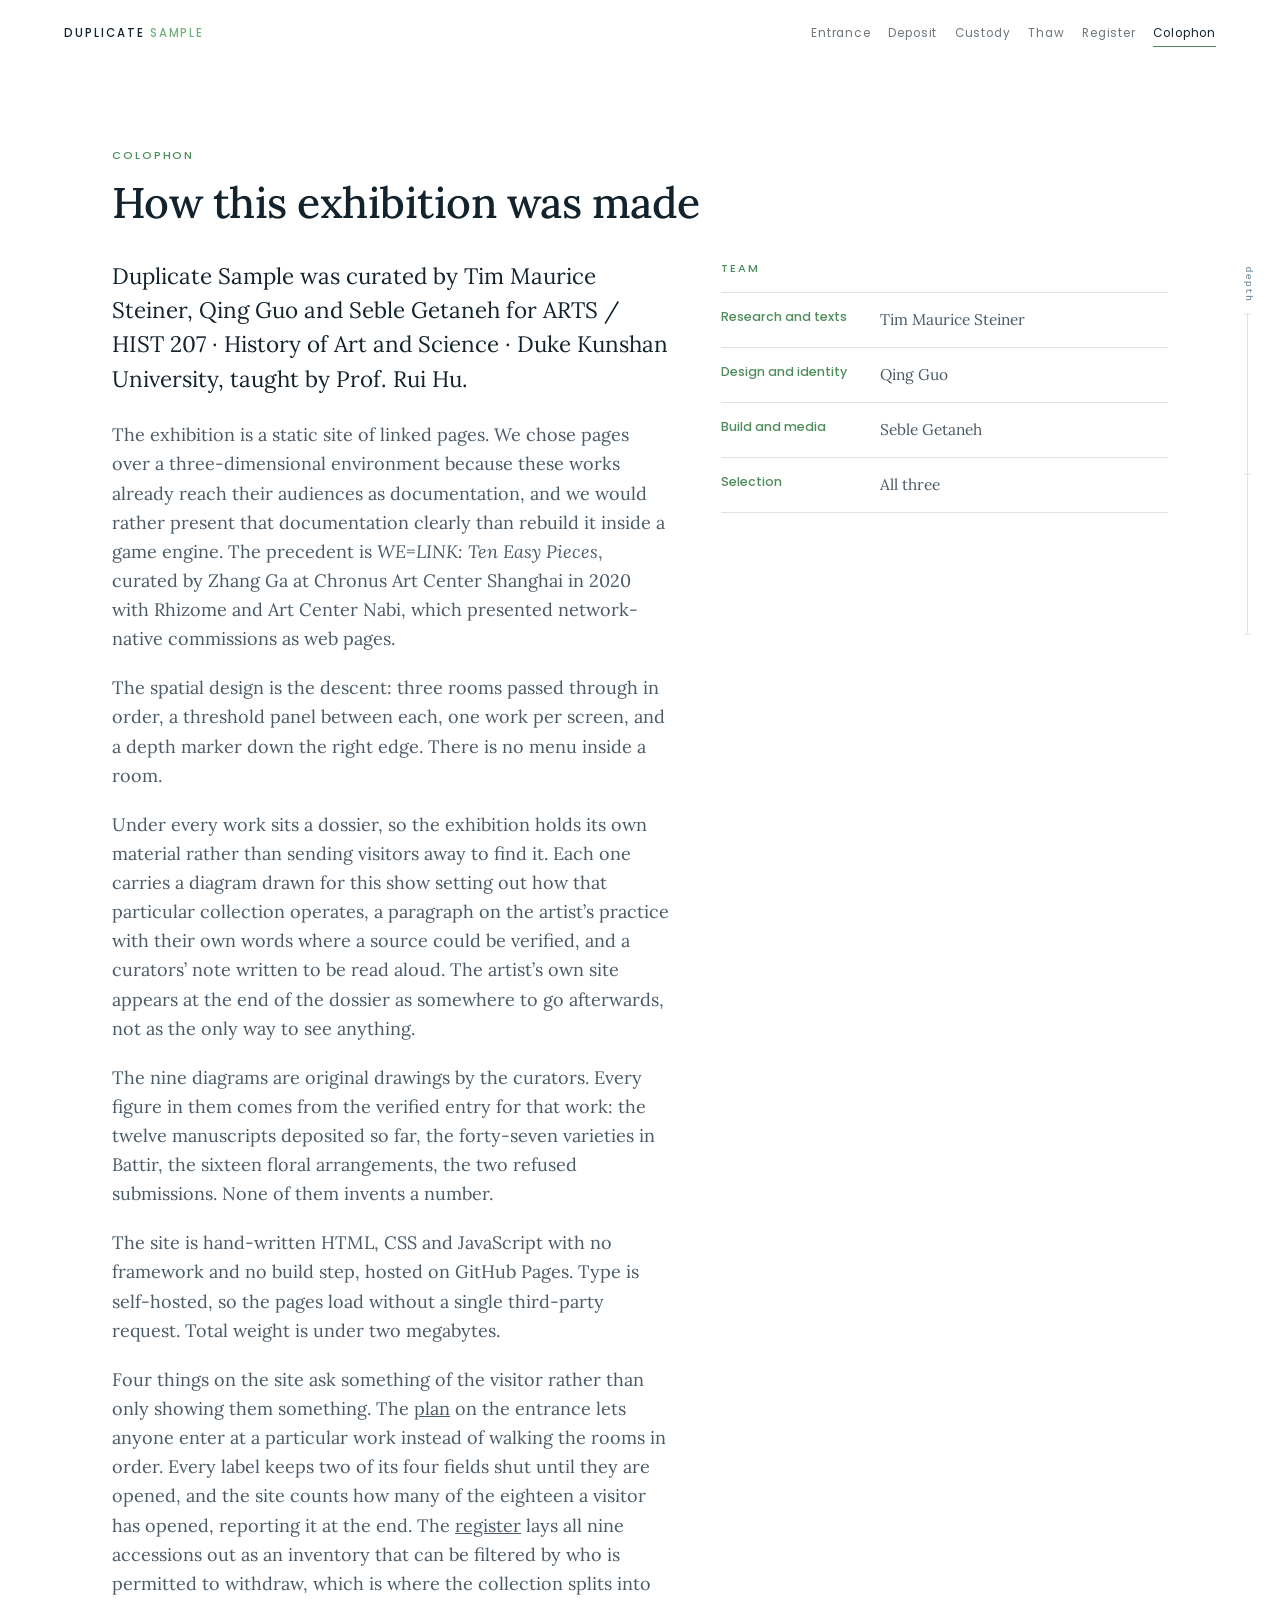
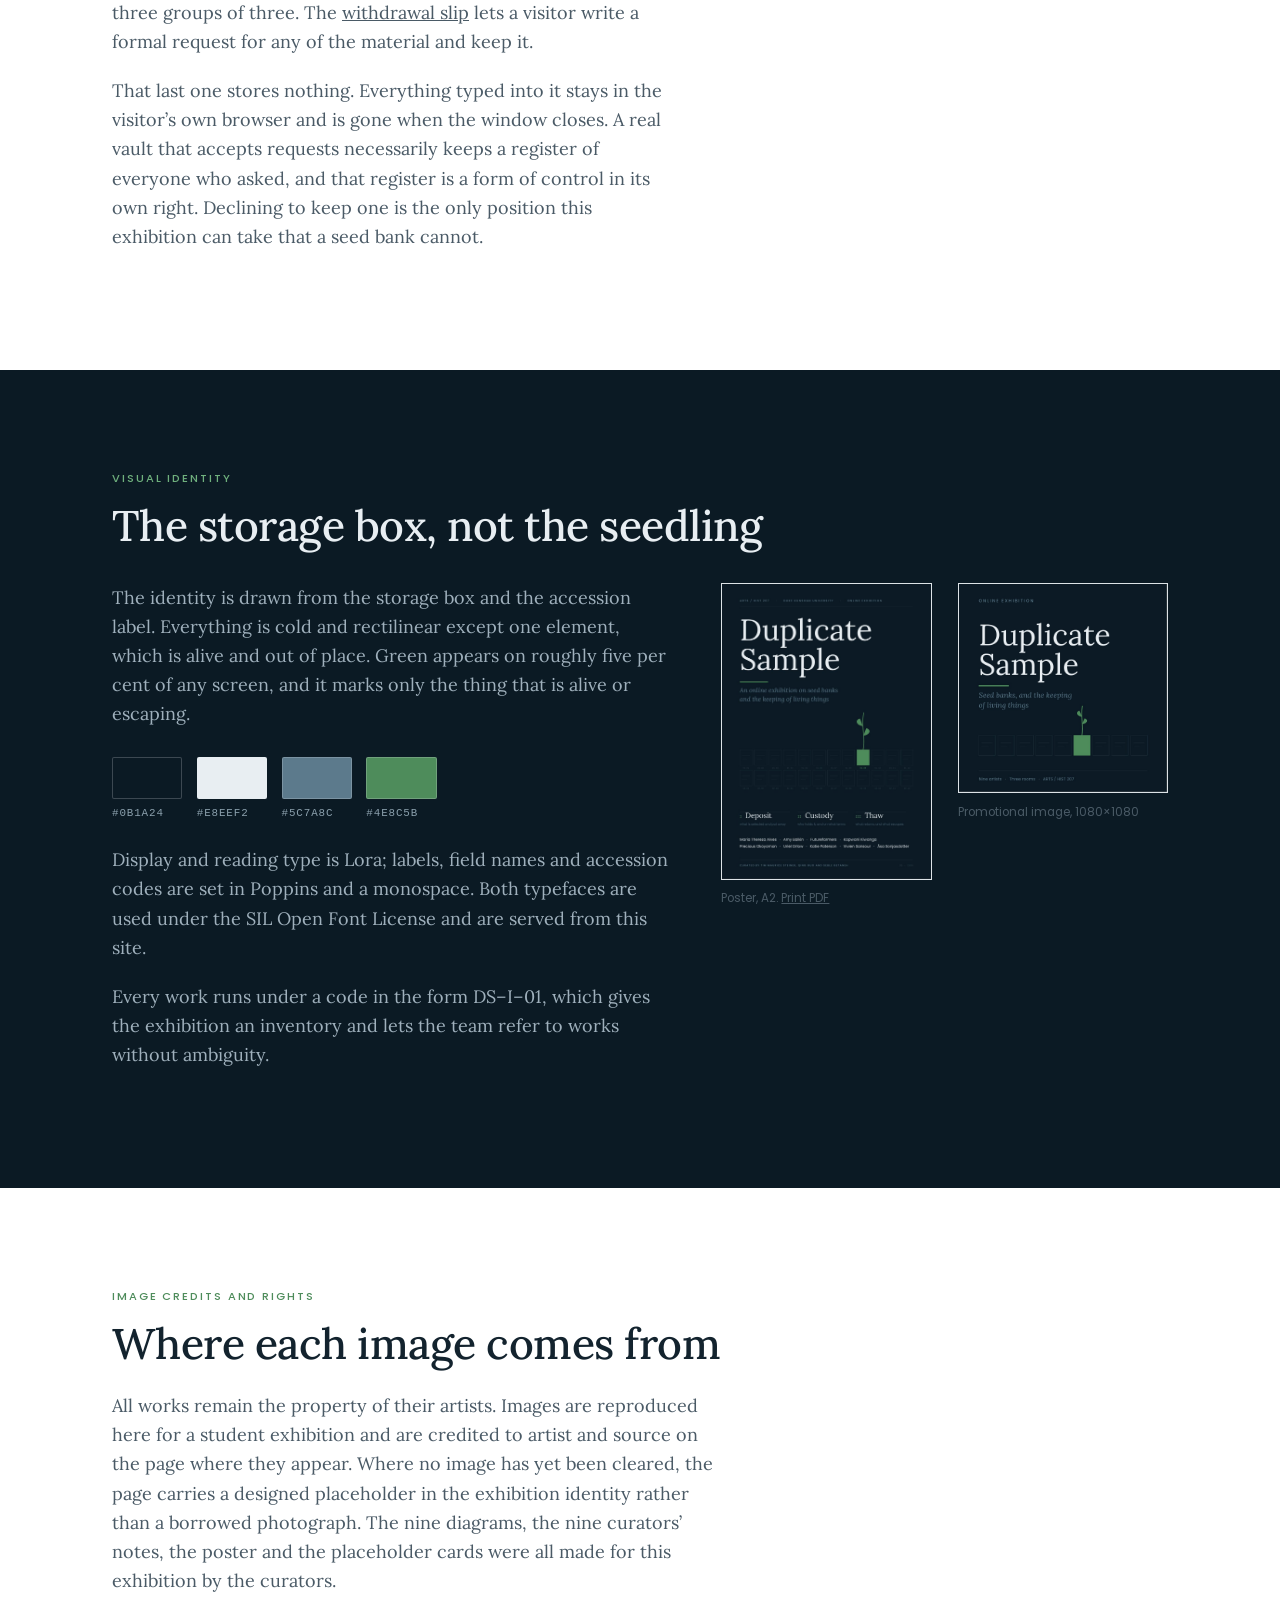
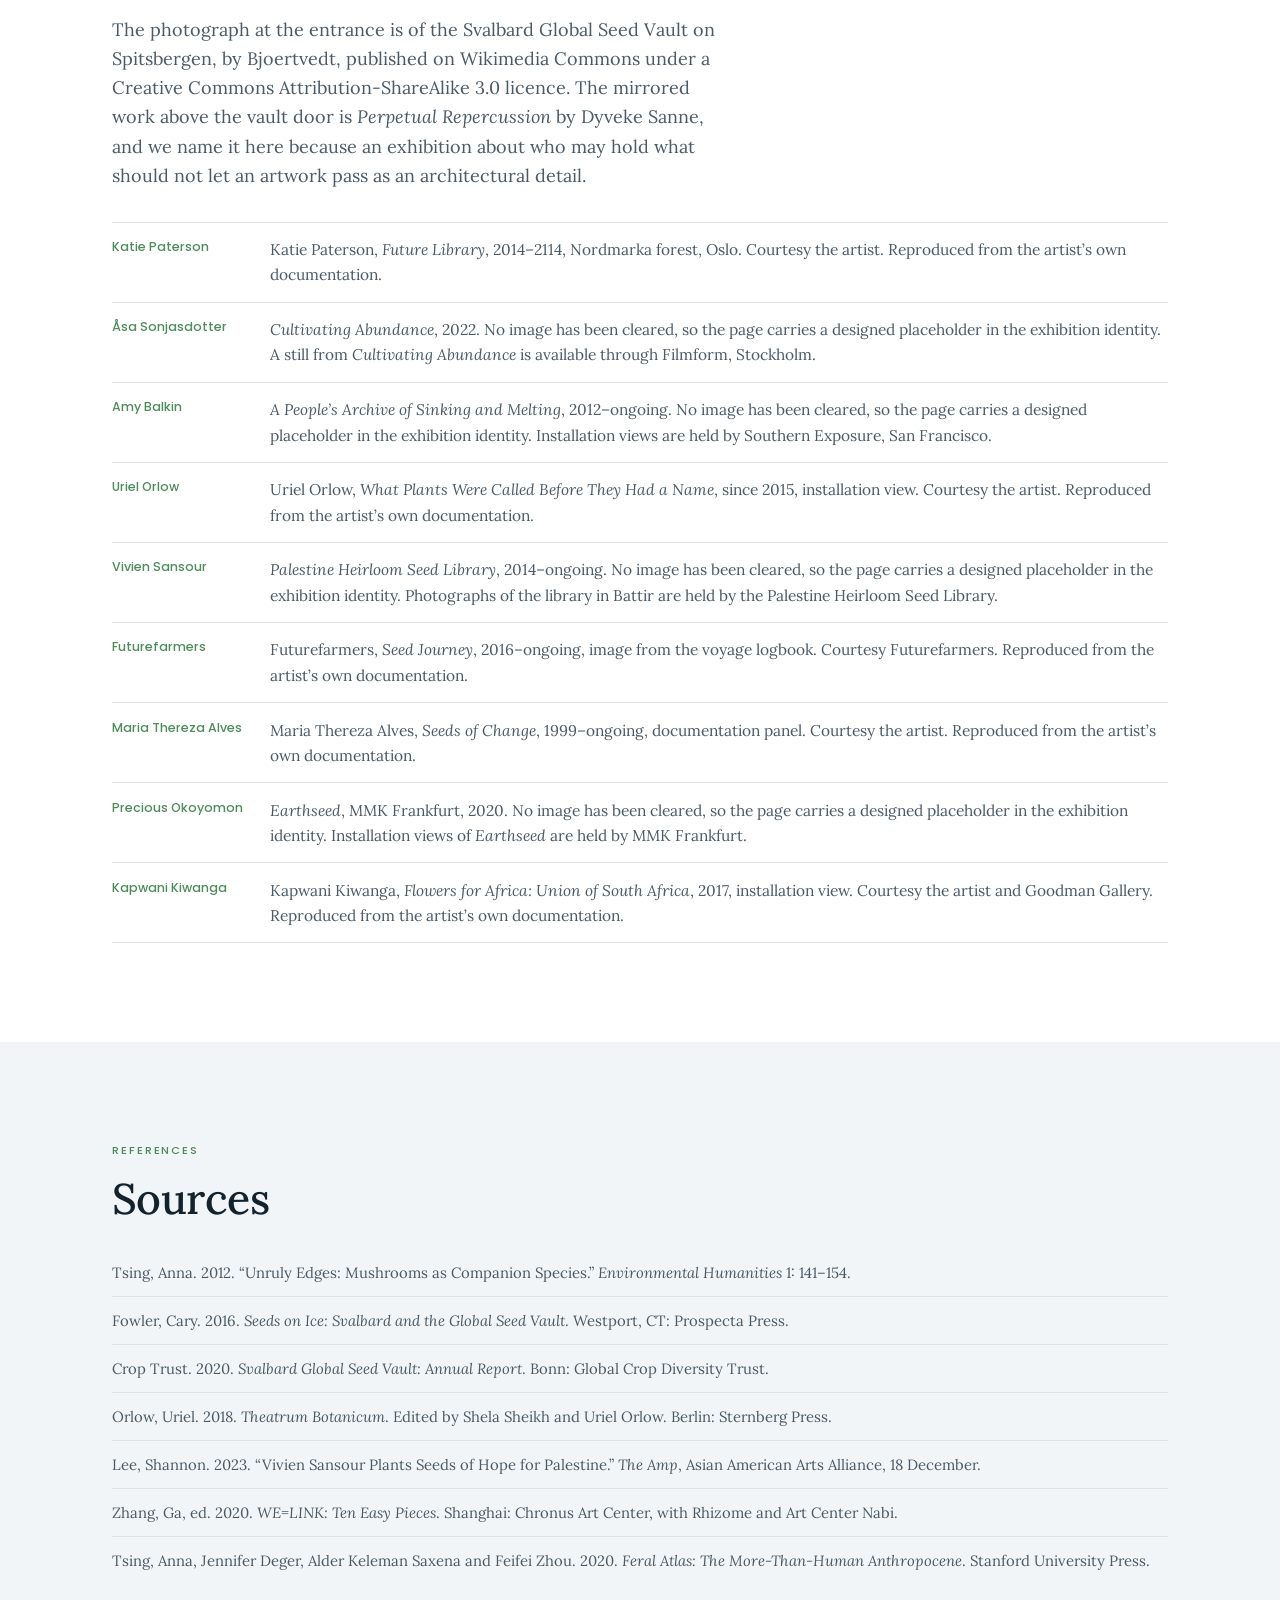
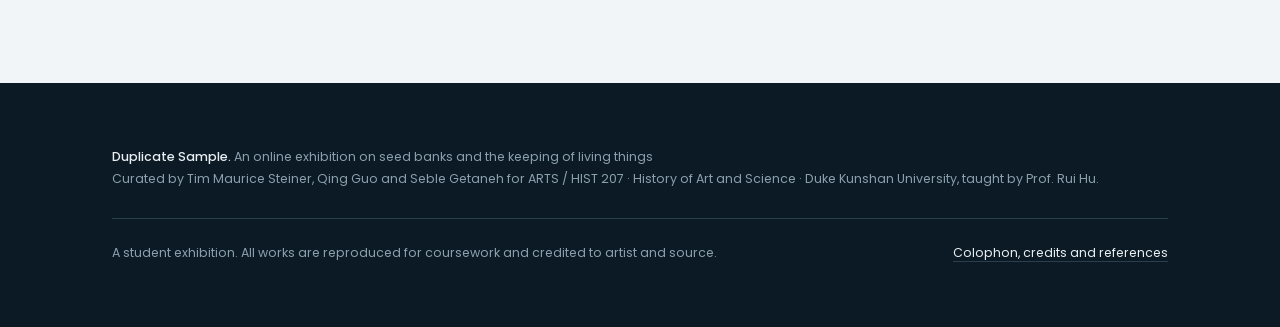
==== colophon.html @ 39f59ef5 "Add files via upload" ====
<!doctype html>
<html lang="en">
<head>
<meta charset="utf-8">
<meta name="viewport" content="width=device-width, initial-scale=1">
<title>Colophon · Duplicate Sample</title>
<meta name="description" content="Credits, image rights, visual identity and references for the exhibition Duplicate Sample.">
<meta name="author" content="Tim Maurice Steiner, Qing Guo and Seble Getaneh">
<meta property="og:type" content="website">
<meta property="og:title" content="Colophon · Duplicate Sample">
<meta property="og:description" content="Credits, image rights, visual identity and references for the exhibition Duplicate Sample.">
<meta property="og:image" content="assets/design/promo.jpg">
<meta name="twitter:card" content="summary_large_image">
<meta name="theme-color" content="#0b1a24">
<link rel="icon" href="assets/favicon.svg" type="image/svg+xml">
<link rel="preload" href="assets/fonts/lora-400.woff2" as="font" type="font/woff2" crossorigin>
<link rel="stylesheet" href="assets/style.css">
<noscript><style>.field__v{grid-template-rows:1fr!important}.reveal{display:none}</style></noscript>
</head>
<body data-tone="light">
<a class="skip" href="#main">Skip to the exhibition</a>
<header class="bar">
  <a class="bar__mark" href="index.html">Duplicate <em>Sample</em></a>
  <nav aria-label="Exhibition"><a href="index.html">Entrance</a><a href="room-i.html">Deposit</a><a href="room-ii.html">Custody</a><a href="room-iii.html">Thaw</a><a href="register.html">Register</a><a href="colophon.html" aria-current="page">Colophon</a></nav>
</header>
<div class="depth" aria-hidden="true">
  <span class="depth__label">depth</span>
  <span class="depth__track">
    <i class="depth__notch" style="top:0"></i>
    <i class="depth__notch" style="top:50%"></i>
    <i class="depth__notch" style="top:100%"></i>
    <i class="depth__fill"></i>
  </span>
  <span class="depth__seen" data-seen hidden><b>0</b>/18</span>
</div>
<main id="main">
<section class="band">
  <div class="wrap">
    <p class="kicker">Colophon</p>
    <h2>How this exhibition was made</h2>
    <div class="cols cols--side" style="margin-top:2rem">
      <div class="narrow">
        <p class="lede">Duplicate Sample was curated by Tim Maurice Steiner, Qing Guo and Seble Getaneh for ARTS / HIST 207 · History of Art and Science · Duke Kunshan University,
        taught by Prof. Rui Hu.</p>
        <p class="muted">The exhibition is a static site of linked pages. We chose pages over a
        three-dimensional environment because these works already reach their audiences as documentation,
        and we would rather present that documentation clearly than rebuild it inside a game engine. The
        precedent is <cite>WE=LINK: Ten Easy Pieces</cite>, curated by Zhang Ga at Chronus Art Center
        Shanghai in 2020 with Rhizome and Art Center Nabi, which presented network-native commissions as
        web pages.</p>
        <p class="muted">The spatial design is the descent: three rooms passed through in order, a
        threshold panel between each, one work per screen, and a depth marker down the right edge. There
        is no menu inside a room.</p>
        <p class="muted">Under every work sits a dossier, so the exhibition holds its own material rather
        than sending visitors away to find it. Each one carries a diagram drawn for this show setting out
        how that particular collection operates, a paragraph on the artist&rsquo;s practice with their own
        words where a source could be verified, and a curators&rsquo; note written to be read aloud. The
        artist&rsquo;s own site appears at the end of the dossier as somewhere to go afterwards, not as the
        only way to see anything.</p>
        <p class="muted">The nine diagrams are original drawings by the curators. Every figure in them
        comes from the verified entry for that work: the twelve manuscripts deposited so far, the
        forty-seven varieties in Battir, the sixteen floral arrangements, the two refused submissions.
        None of them invents a number.</p>
        <p class="muted">The site is hand-written HTML, CSS and JavaScript with no framework and no build
        step, hosted on GitHub Pages. Type is self-hosted, so the pages load without a single third-party
        request. Total weight is under two megabytes.</p>
        <p class="muted">Four things on the site ask something of the visitor rather than only showing
        them something. The <a href="index.html#statement">plan</a> on the entrance lets anyone enter at
        a particular work instead of walking the rooms in order. Every label keeps two of its four fields
        shut until they are opened, and the site counts how many of the eighteen a visitor has opened,
        reporting it at the end. The <a href="register.html">register</a> lays all nine accessions out as
        an inventory that can be filtered by who is permitted to withdraw, which is where the collection
        splits into three groups of three. The <a href="withdrawal.html">withdrawal slip</a> lets a
        visitor write a formal request for any of the material and keep it.</p>
        <p class="muted">That last one stores nothing. Everything typed into it stays in the visitor&rsquo;s
        own browser and is gone when the window closes. A real vault that accepts requests necessarily
        keeps a register of everyone who asked, and that register is a form of control in its own right.
        Declining to keep one is the only position this exhibition can take that a seed bank cannot.</p>
      </div>
      <div>
        <p class="kicker">Team</p>
        <dl class="facts">
          <div><dt>Research and texts</dt><dd>Tim Maurice Steiner</dd></div>
          <div><dt>Design and identity</dt><dd>Qing Guo</dd></div>
          <div><dt>Build and media</dt><dd>Seble Getaneh</dd></div>
          <div><dt>Selection</dt><dd>All three</dd></div>
        </dl>
      </div>
    </div>
  </div>
</section>

<section class="band dark">
  <div class="wrap">
    <p class="kicker">Visual identity</p>
    <h2>The storage box, not the seedling</h2>
    <div class="cols cols--side" style="margin-top:2rem">
      <div>
        <p class="muted">The identity is drawn from the storage box and the accession label. Everything is
        cold and rectilinear except one element, which is alive and out of place. Green appears on roughly
        five per cent of any screen, and it marks only the thing that is alive or escaping.</p>
        <ul class="swatches" style="margin-top:1.8rem">
          <li><i style="background:#0b1a24"></i>#0B1A24</li>
          <li><i style="background:#e8eef2"></i>#E8EEF2</li>
          <li><i style="background:#5c7a8c"></i>#5C7A8C</li>
          <li><i style="background:#4e8c5b"></i>#4E8C5B</li>
        </ul>
        <p class="muted">Display and reading type is Lora; labels, field names and accession codes are set
        in Poppins and a monospace. Both typefaces are used under the SIL Open Font License and are served
        from this site.</p>
        <p class="muted">Every work runs under a code in the form DS&ndash;I&ndash;01, which gives the
        exhibition an inventory and lets the team refer to works without ambiguity.</p>
      </div>
      <div class="assets">
        <figure>
          <img src="assets/design/poster.jpg" alt="The exhibition poster: the title in a large serif over a grid of sealed boxes, one of them green with a seedling." width="900" height="1273" loading="lazy">
          <figcaption>Poster, A2. <a href="assets/design/poster-a2.pdf">Print PDF</a></figcaption>
        </figure>
        <figure>
          <img src="assets/design/promo.jpg" alt="The square promotional image, carrying the same grid motif." width="1080" height="1080" loading="lazy">
          <figcaption>Promotional image, 1080&times;1080</figcaption>
        </figure>
      </div>
    </div>
  </div>
</section>

<section class="band">
  <div class="wrap">
    <p class="kicker">Image credits and rights</p>
    <h2>Where each image comes from</h2>
    <p class="muted narrow" style="margin-top:1.4rem">All works remain the property of their artists. Images
    are reproduced here for a student exhibition and are credited to artist and source on the page where they
    appear. Where no image has yet been cleared, the page carries a designed placeholder in the exhibition
    identity rather than a borrowed photograph. The nine diagrams, the nine curators’ notes, the poster and
    the placeholder cards were all made for this exhibition by the curators.</p>
    <p class="muted narrow">The photograph at the entrance is of the Svalbard Global Seed Vault on
    Spitsbergen, by Bjoertvedt, published on Wikimedia Commons under a Creative Commons
    Attribution-ShareAlike 3.0 licence. The mirrored work above the vault door is
    <cite>Perpetual Repercussion</cite> by Dyveke Sanne, and we name it here because an exhibition about
    who may hold what should not let an artwork pass as an architectural detail.</p>
    <dl class="facts" style="margin-top:2rem"><div><dt>Katie Paterson</dt><dd>Katie Paterson, <cite>Future Library</cite>, 2014–2114, Nordmarka forest, Oslo. Courtesy the artist. Reproduced from the artist&rsquo;s own documentation.</dd></div><div><dt>Åsa Sonjasdotter</dt><dd><cite>Cultivating Abundance</cite>, 2022. No image has been cleared, so the page carries a designed placeholder in the exhibition identity. A still from <cite>Cultivating Abundance</cite> is available through Filmform, Stockholm.</dd></div><div><dt>Amy Balkin</dt><dd><cite>A People’s Archive of Sinking and Melting</cite>, 2012–ongoing. No image has been cleared, so the page carries a designed placeholder in the exhibition identity. Installation views are held by Southern Exposure, San Francisco.</dd></div><div><dt>Uriel Orlow</dt><dd>Uriel Orlow, <cite>What Plants Were Called Before They Had a Name</cite>, since 2015, installation view. Courtesy the artist. Reproduced from the artist&rsquo;s own documentation.</dd></div><div><dt>Vivien Sansour</dt><dd><cite>Palestine Heirloom Seed Library</cite>, 2014–ongoing. No image has been cleared, so the page carries a designed placeholder in the exhibition identity. Photographs of the library in Battir are held by the Palestine Heirloom Seed Library.</dd></div><div><dt>Futurefarmers</dt><dd>Futurefarmers, <cite>Seed Journey</cite>, 2016–ongoing, image from the voyage logbook. Courtesy Futurefarmers. Reproduced from the artist&rsquo;s own documentation.</dd></div><div><dt>Maria Thereza Alves</dt><dd>Maria Thereza Alves, <cite>Seeds of Change</cite>, 1999–ongoing, documentation panel. Courtesy the artist. Reproduced from the artist&rsquo;s own documentation.</dd></div><div><dt>Precious Okoyomon</dt><dd><cite>Earthseed</cite>, MMK Frankfurt, 2020. No image has been cleared, so the page carries a designed placeholder in the exhibition identity. Installation views of <cite>Earthseed</cite> are held by MMK Frankfurt.</dd></div><div><dt>Kapwani Kiwanga</dt><dd>Kapwani Kiwanga, <cite>Flowers for Africa: Union of South Africa</cite>, 2017, installation view. Courtesy the artist and Goodman Gallery. Reproduced from the artist&rsquo;s own documentation.</dd></div></dl>
  </div>
</section>

<section class="band" style="background:var(--soft)">
  <div class="wrap">
    <p class="kicker">References</p>
    <h2>Sources</h2>
    <ul class="reflist" style="margin-top:1.6rem"><li>Tsing, Anna. 2012. “Unruly Edges: Mushrooms as Companion Species.” <em>Environmental Humanities</em> 1: 141–154.</li><li>Fowler, Cary. 2016. <em>Seeds on Ice: Svalbard and the Global Seed Vault</em>. Westport, CT: Prospecta Press.</li><li>Crop Trust. 2020. <em>Svalbard Global Seed Vault: Annual Report</em>. Bonn: Global Crop Diversity Trust.</li><li>Orlow, Uriel. 2018. <em>Theatrum Botanicum</em>. Edited by Shela Sheikh and Uriel Orlow. Berlin: Sternberg Press.</li><li>Lee, Shannon. 2023. “Vivien Sansour Plants Seeds of Hope for Palestine.” <em>The Amp</em>, Asian American Arts Alliance, 18 December.</li><li>Zhang, Ga, ed. 2020. <em>WE=LINK: Ten Easy Pieces</em>. Shanghai: Chronus Art Center, with Rhizome and Art Center Nabi.</li><li>Tsing, Anna, Jennifer Deger, Alder Keleman Saxena and Feifei Zhou. 2020. <em>Feral Atlas: The More-Than-Human Anthropocene</em>. Stanford University Press.</li></ul>
  </div>
</section>
</main><footer class="foot">
  <div class="wrap">
    <p><strong>Duplicate Sample.</strong> An online exhibition on seed banks and the keeping of living things<br>
    Curated by Tim Maurice Steiner, Qing Guo and Seble Getaneh for ARTS / HIST 207 · History of Art and Science · Duke Kunshan University, taught by Prof. Rui Hu.</p>
    <div class="foot__row">
      <span>A student exhibition. All works are reproduced for coursework and credited to artist and source.</span>
      <span><a href="colophon.html">Colophon, credits and references</a></span>
    </div>
  </div>
</footer>
<script src="assets/site.js"></script>
</body>
</html>
---- assets/style.css ----
@charset "UTF-8";
/* ==========================================================================
   Duplicate Sample · exhibition stylesheet
   ARTS / HIST 207, Duke Kunshan University
   Fonts are self-hosted so the site loads without any third-party request.
   ========================================================================== */

@font-face{font-family:"Lora";src:url("fonts/lora-400.woff2") format("woff2");font-weight:400;font-style:normal;font-display:swap}
@font-face{font-family:"Lora";src:url("fonts/lora-500.woff2") format("woff2");font-weight:500;font-style:normal;font-display:swap}
@font-face{font-family:"Lora";src:url("fonts/lora-italic-400.woff2") format("woff2");font-weight:400;font-style:italic;font-display:swap}
@font-face{font-family:"Poppins";src:url("fonts/poppins-400.woff2") format("woff2");font-weight:400;font-style:normal;font-display:swap}
@font-face{font-family:"Poppins";src:url("fonts/poppins-500.woff2") format("woff2");font-weight:500;font-style:normal;font-display:swap}

:root{
  --vault:#0b1a24;
  --vault-2:#122534;
  --frost:#e8eef2;
  --ice:#5c7a8c;
  --germ:#4e8c5b;
  --germ-lift:#6fb07d;
  --dim:#2a3f4d;
  --paper:#ffffff;
  --ink:#13232e;
  --ink-2:#4a5a66;
  --rule:#dde3e7;
  --soft:#f1f5f7;

  --ser:"Lora",Iowan Old Style,Palatino,Georgia,serif;
  --san:"Poppins",-apple-system,Segoe UI,Helvetica Neue,Arial,sans-serif;
  --mono:ui-monospace,SFMono-Regular,Menlo,Consolas,monospace;

  --gut:clamp(1.25rem,5vw,4.5rem);
  --measure:38rem;
  --ease:cubic-bezier(.22,.61,.36,1);
}

*,*::before,*::after{box-sizing:border-box}
html{-webkit-text-size-adjust:100%;scroll-behavior:smooth}
@media (prefers-reduced-motion:reduce){html{scroll-behavior:auto}}
body{
  margin:0;background:var(--paper);color:var(--ink);
  font-family:var(--ser);font-size:clamp(1rem,.95rem + .25vw,1.125rem);
  line-height:1.62;font-weight:400;
  -webkit-font-smoothing:antialiased;text-rendering:optimizeLegibility;
}
img{max-width:100%;display:block;height:auto}
a{color:inherit}
h1,h2,h3,h4{font-weight:500;line-height:1.15;margin:0;letter-spacing:-.012em}
p{margin:0 0 1.1em}
cite{font-style:italic}
::selection{background:var(--germ);color:#fff}

.skip{position:absolute;left:-9999px;top:0;background:var(--germ);color:#fff;
  padding:.7rem 1.1rem;z-index:200;font-family:var(--san);font-size:.85rem}
.skip:focus{left:.5rem;top:.5rem}
:focus-visible{outline:2px solid var(--germ);outline-offset:3px;border-radius:2px}

/* ---------- shared atoms --------------------------------------------- */
.wrap{max-width:74rem;margin-inline:auto;padding-inline:var(--gut)}
.narrow{max-width:var(--measure)}
.kicker{font-family:var(--san);font-size:.70rem;font-weight:500;letter-spacing:.17em;
  text-transform:uppercase;color:var(--germ);margin:0 0 .9rem}
.code{font-family:var(--mono);font-size:.74rem;letter-spacing:.14em;color:var(--ice);margin:0}
.rule{height:1px;background:var(--rule);border:0;margin:0}
.lede{font-size:clamp(1.12rem,1.02rem + .5vw,1.4rem);line-height:1.52;color:var(--ink)}
.lede--run>p:first-child{font-size:clamp(1.12rem,1.02rem + .5vw,1.4rem);line-height:1.52}
.lede--run{font-size:1rem;line-height:1.68;color:var(--ink-2)}
.lede--run>p:first-child{color:var(--ink)}
.muted{color:var(--ink-2)}

.dark{background:var(--vault);color:var(--frost)}
.dark .kicker{color:var(--germ-lift)}
.dark .code{color:#7e95a4}
.dark .muted{color:#9fb0bc}
.dark .rule{background:var(--dim)}

/* ---------- top bar --------------------------------------------------- */
.bar{position:relative;z-index:60;display:flex;align-items:baseline;gap:1.25rem;
  flex-wrap:wrap;padding:1.5rem var(--gut) 0}
.bar--over{position:absolute;inset:0 0 auto 0;color:var(--frost)}
.bar--over nav a{opacity:.78}
.bar__mark{font-family:var(--san);font-size:.72rem;font-weight:500;letter-spacing:.17em;
  text-transform:uppercase;text-decoration:none;color:inherit}
.bar__mark em{font-style:normal;color:var(--germ-lift)}
.bar nav{margin-left:auto;display:flex;flex-wrap:wrap;gap:.55rem 1.1rem;
  row-gap:.5rem;justify-content:flex-end}
@media (max-width:40rem){.bar{gap:.7rem}.bar nav{margin-left:0;width:100%;
  justify-content:flex-start;gap:.5rem .9rem}
  .bar nav a{font-size:.7rem}}
.bar nav a{font-family:var(--san);font-size:.74rem;letter-spacing:.07em;
  text-decoration:none;color:inherit;opacity:.62;padding-bottom:.15rem;
  border-bottom:1px solid transparent;transition:opacity .2s,border-color .2s}
.bar nav a:hover,.bar nav a[aria-current]{opacity:1;border-color:var(--germ)}

/* ---------- entrance -------------------------------------------------- */
.hero{position:relative;min-height:100svh;display:flex;align-items:flex-end;
  overflow:hidden;background:var(--vault);color:var(--frost)}
.hero__grid{position:absolute;inset:0;width:100%;height:100%;opacity:.95}
.hero__inner{position:relative;z-index:2;width:100%;padding:0 var(--gut) clamp(3rem,9vh,6rem)}
.hero h1{font-size:clamp(3.2rem,13vw,9.5rem);line-height:.92;letter-spacing:-.035em;margin:0}
.hero h1 span{display:block}
.hero h1 .it{font-style:italic;color:var(--frost)}
.hero__strap{font-size:clamp(1.05rem,.95rem + .7vw,1.6rem);line-height:1.4;color:var(--ice);
  max-width:28ch;margin:1.6rem 0 0}
.hero__mark{width:5.5rem;height:3px;background:var(--germ);margin:2rem 0 0}
.hero__meta{display:flex;flex-wrap:wrap;gap:.6rem 2.2rem;margin:2.4rem 0 0;
  font-family:var(--san);font-size:.76rem;letter-spacing:.04em;color:#8ba0ad}
.hero__scroll{margin:2.6rem 0 0;font-family:var(--san);font-size:.72rem;letter-spacing:.17em;
  text-transform:uppercase;color:var(--germ-lift);display:inline-flex;align-items:center;
  gap:.6rem;text-decoration:none}
.hero__scroll span{display:block;width:1.6rem;height:1px;background:currentColor;
  transform-origin:left;animation:reach 2.6s var(--ease) infinite}
@keyframes reach{0%,100%{transform:scaleX(.4)}50%{transform:scaleX(1)}}

/* animated motif */
.cell{fill:none;stroke:#223644;stroke-width:1}
.cell-line{stroke:#1d2f3c;stroke-width:1}
.cell-live{fill:#2d6442;stroke:var(--germ-lift);stroke-width:1.6}
.cell-live-line{stroke:#4e8c5b;stroke-width:1}
.stem{fill:none;stroke:var(--germ-lift);stroke-width:2.4;stroke-linecap:round;
  stroke-dasharray:240;stroke-dashoffset:240;animation:grow 3.6s var(--ease) .5s forwards}
.leaf{fill:var(--germ-lift);opacity:0;animation:pop .8s var(--ease) forwards}
.leaf--a{animation-delay:2.1s}.leaf--b{animation-delay:2.7s}
@keyframes grow{to{stroke-dashoffset:0}}
@keyframes pop{to{opacity:1}}
@media (prefers-reduced-motion:reduce){
  .stem{stroke-dashoffset:0;animation:none}
  .leaf{opacity:1;animation:none}
  .hero__scroll span{animation:none}
}

/* ---------- generic section ------------------------------------------- */
.band{padding:clamp(4rem,11vh,7.5rem) 0}
.band--tight{padding:clamp(2.6rem,7vh,4.5rem) 0}
.band h2{font-size:clamp(1.8rem,1.4rem + 1.6vw,2.9rem);margin:0 0 1.4rem}
.band h3{font-size:clamp(1.15rem,1.05rem + .5vw,1.4rem);margin:0 0 .6rem}

.cols{display:grid;gap:clamp(1.6rem,4vw,3.4rem);grid-template-columns:1fr}
@media (min-width:56rem){.cols--2{grid-template-columns:1fr 1fr}
  .cols--side{grid-template-columns:minmax(0,1.25fr) minmax(0,1fr)}
  .cols--3{grid-template-columns:repeat(3,1fr)}
  .cols--side>aside{position:sticky;top:2.2rem;align-self:start}}

blockquote.pull{margin:0;border-left:3px solid var(--germ);padding:.1rem 0 .1rem 1.5rem}
blockquote.pull p{font-size:clamp(1.1rem,1rem + .55vw,1.4rem);font-style:italic;
  line-height:1.45;margin:0 0 .6rem}
blockquote.pull footer{font-family:var(--san);font-size:.72rem;letter-spacing:.08em;color:var(--ink-2)}
.dark blockquote.pull footer{color:#8ba0ad}

/* ---------- room index on the entrance -------------------------------- */
.rooms{display:grid;gap:1px;background:var(--rule);border-block:1px solid var(--rule)}
@media (min-width:56rem){.rooms{grid-template-columns:repeat(3,1fr)}}
.room-card{background:var(--paper);padding:clamp(1.6rem,4vw,2.4rem);text-decoration:none;
  color:inherit;display:flex;flex-direction:column;gap:.55rem;position:relative;
  transition:background .25s var(--ease)}
.room-card:hover,.room-card:focus-visible{background:var(--soft)}
.room-card__n{font-family:var(--mono);font-size:.78rem;letter-spacing:.14em;color:var(--germ)}
.room-card h3{font-size:clamp(1.6rem,1.3rem + 1vw,2.2rem)}
.room-card p{color:var(--ink-2);margin:0;font-size:.97rem;line-height:1.5}
.room-card ul{list-style:none;margin:.9rem 0 0;padding:0;font-family:var(--san);
  font-size:.76rem;line-height:1.85;color:var(--ink-2)}
.room-card__go{margin-top:auto;padding-top:1.4rem;font-family:var(--san);font-size:.72rem;
  letter-spacing:.15em;text-transform:uppercase;color:var(--germ)}

/* ---------- threshold ------------------------------------------------- */
.threshold{min-height:100svh;display:flex;align-items:center;background:var(--vault);
  color:var(--frost);position:relative}
.threshold__n{font-family:var(--san);font-size:.76rem;font-weight:500;letter-spacing:.2em;
  text-transform:uppercase;color:var(--germ-lift);margin:0 0 1rem}
.threshold h1{font-size:clamp(3rem,11vw,7.5rem);line-height:.95;letter-spacing:-.035em;margin:0}
.threshold__line{font-size:clamp(1.1rem,1rem + .7vw,1.65rem);font-style:italic;color:var(--ice);
  max-width:24ch;margin:1.4rem 0 0}
.threshold__text{max-width:var(--measure);margin:2.4rem 0 0;color:#aebcc7;font-size:1.02rem}
.threshold__list{margin:2.6rem 0 0;padding:0;list-style:none;font-family:var(--san);
  font-size:.8rem;line-height:2;color:#8ba0ad;border-top:1px solid var(--dim);padding-top:1.2rem}
.threshold__list b{font-weight:500;color:var(--frost)}

/* ---------- a work ---------------------------------------------------- */
.work{border-top:1px solid var(--rule)}
.work:first-of-type{border-top:0}
.work__fig{margin:0;position:relative;background:var(--vault)}
.work__fig img{width:100%;max-height:min(74svh,46rem);object-fit:cover}

/* a documentation photograph too small to run full bleed is held in a frame
   at its own size, on the dark ground, rather than upscaled across the screen */
.work__fig--held{padding:clamp(2rem,6vw,4.5rem) var(--gut) 0;text-align:center}
.work__fig--held img{width:auto;max-width:min(100%,62rem);max-height:min(70svh,42rem);
  object-fit:contain;margin-inline:auto;
  box-shadow:0 1.6rem 3.4rem rgba(0,0,0,.42)}
.work__fig--held figcaption{position:static;background:none;text-align:left;
  max-width:min(100%,62rem);margin:1.1rem auto 0;padding:0 0 clamp(2rem,5vw,3.2rem);
  color:#8ba0ad}
.work__fig figcaption{font-size:.8rem;line-height:1.5;color:var(--ink-2);
  padding:.85rem var(--gut) 0;max-width:62rem}
.work__body{padding:clamp(2.4rem,6vh,4rem) 0 clamp(3.4rem,9vh,5.5rem)}
.work__head{display:flex;justify-content:space-between;gap:1rem;align-items:baseline;
  border-bottom:1px solid var(--rule);padding-bottom:.7rem;margin-bottom:1.6rem}
.work__room{font-family:var(--san);font-size:.7rem;letter-spacing:.15em;text-transform:uppercase;
  color:var(--ink-2)}
.work h2{font-size:clamp(2rem,1.5rem + 2.2vw,3.3rem);margin:0 0 .35rem}
.work__title{font-size:clamp(1.1rem,1rem + .6vw,1.45rem);font-style:italic;color:var(--germ);
  margin:0 0 1.1rem}
.work__meta{font-family:var(--san);font-size:.82rem;line-height:1.75;color:var(--ink-2);
  margin:0 0 2rem;max-width:40rem}
.work__meta span{display:block}
.work__note{border-left:3px solid var(--germ);padding-left:1.4rem;margin:1.8rem 0 0;
  font-size:.97rem;line-height:1.6;color:var(--ink-2)}
.work__note b{font-family:var(--san);font-size:.7rem;font-weight:500;letter-spacing:.15em;
  text-transform:uppercase;color:var(--germ);display:block;margin-bottom:.45rem}
.work__link{margin:2rem 0 0;font-family:var(--san);font-size:.8rem}
.work__link a{color:var(--germ);text-underline-offset:3px}

/* the four-field label */
.label{border:1px solid var(--rule);background:var(--soft);padding:1.35rem 1.4rem 1.1rem;
  position:sticky;top:1.5rem}
.label__h{font-family:var(--san);font-size:.68rem;font-weight:500;letter-spacing:.16em;
  text-transform:uppercase;color:var(--ink-2);margin:0 0 1rem;
  display:flex;justify-content:space-between;align-items:baseline;gap:.5rem}
.label__h .code{font-size:.68rem}
.field{border-top:1px solid var(--rule);padding:.85rem 0}
.field:first-of-type{border-top:0;padding-top:0}
.field dt{font-family:var(--san);font-size:.76rem;font-weight:500;letter-spacing:.02em;
  color:var(--ink);margin:0 0 .3rem}
.field dd{margin:0;font-size:.92rem;line-height:1.5;color:var(--ink-2)}
.field--hidden dt{display:flex;justify-content:space-between;align-items:center;gap:.6rem;
  color:var(--ink-2)}
.reveal{appearance:none;border:1px solid var(--germ);background:transparent;color:var(--germ);
  font-family:var(--san);font-size:.63rem;font-weight:500;letter-spacing:.14em;
  text-transform:uppercase;padding:.3rem .62rem;border-radius:2px;cursor:pointer;
  transition:background .2s,color .2s;white-space:nowrap}
.reveal:hover{background:var(--germ);color:#fff}
.field__v{display:grid;grid-template-rows:0fr;transition:grid-template-rows .45s var(--ease)}
.field__v>span{overflow:hidden}
.field[data-open="true"] .field__v{grid-template-rows:1fr}
.field[data-open="true"] dt{color:var(--ink)}
.field[data-open="true"] .reveal{border-color:var(--rule);color:var(--ink-2)}
@media (prefers-reduced-motion:reduce){.field__v{transition:none}}
.label__foot{margin:1rem 0 0;font-size:.78rem;line-height:1.45;color:var(--ink-2)}

/* ---------- next / prev ----------------------------------------------- */
.onward{background:var(--vault);color:var(--frost);padding:clamp(3rem,9vh,5rem) 0}
.onward a{text-decoration:none;color:inherit;display:block}
.onward__k{font-family:var(--san);font-size:.72rem;letter-spacing:.17em;text-transform:uppercase;
  color:var(--germ-lift);margin:0 0 .8rem}
.onward h2{font-size:clamp(2.2rem,1.6rem + 3vw,4rem);margin:0}
.onward p{color:var(--ice);margin:.9rem 0 0;font-style:italic}
.onward__row{display:flex;justify-content:space-between;align-items:flex-end;gap:2rem;flex-wrap:wrap}
.onward__row>div{flex:1 1 20rem;max-width:46rem}
.onward__arrow{font-family:var(--mono);font-size:1.5rem;color:var(--germ-lift);
  width:3.4rem;height:3.4rem;border:1px solid var(--dim);border-radius:50%;
  display:grid;place-items:center;flex:0 0 auto;
  transition:background .25s var(--ease),border-color .25s var(--ease),transform .25s var(--ease)}
.onward a:hover .onward__arrow,.onward a:focus-visible .onward__arrow{
  background:var(--germ);border-color:var(--germ);color:#fff;transform:translateY(3px)}

/* ---------- depth marker ---------------------------------------------- */
.depth{position:fixed;right:clamp(.6rem,2vw,1.5rem);top:50%;transform:translateY(-50%);
  z-index:50;display:flex;flex-direction:column;align-items:center;gap:.7rem;
  pointer-events:none}
.depth__track{position:relative;width:1px;height:min(42svh,20rem);background:var(--rule)}
.dark-page .depth__track{background:var(--dim)}
.depth__fill{position:absolute;inset:0 auto auto 0;width:1px;height:0;background:var(--germ);
  transition:height .12s linear}
.depth__notch{position:absolute;left:-3px;width:7px;height:1px;background:var(--rule)}
.dark-page .depth__notch{background:var(--dim)}
.depth__label{font-family:var(--mono);font-size:.62rem;letter-spacing:.12em;color:var(--ice);
  writing-mode:vertical-rl;text-orientation:mixed}
@media (max-width:48rem){.depth{display:none}}

/* ---------- colophon / tables ------------------------------------------ */
.facts{border-top:1px solid var(--rule);margin:0}
.facts div{display:grid;gap:.2rem 2rem;grid-template-columns:1fr;
  border-bottom:1px solid var(--rule);padding:.9rem 0}
@media (min-width:52rem){.facts div{grid-template-columns:minmax(0,8.5rem) 1fr;gap:.2rem 1.4rem}}
.facts dt{font-family:var(--san);font-size:.78rem;font-weight:500;color:var(--germ)}
.facts dd{margin:0;color:var(--ink-2);font-size:.97rem}
.dark .facts{border-color:var(--dim)}
.dark .facts div{border-color:var(--dim)}
.dark .facts dd{color:#aebcc7}

.reflist{list-style:none;margin:0;padding:0}
.reflist li{padding:.75rem 0;border-top:1px solid var(--rule);font-size:.93rem;line-height:1.55;
  color:var(--ink-2);padding-left:1.4rem;text-indent:-1.4rem}
.reflist li:first-child{border-top:0}

.assets{display:grid;gap:1.6rem;grid-template-columns:repeat(auto-fit,minmax(13rem,1fr));
  align-items:start}
.assets figure{margin:0}
.assets img{border:1px solid var(--rule)}
.assets figcaption{font-family:var(--san);font-size:.74rem;color:var(--ink-2);margin-top:.6rem}

.swatches{display:flex;flex-wrap:wrap;gap:.9rem;margin:0 0 1.4rem;padding:0;list-style:none}
.swatches li{font-family:var(--mono);font-size:.68rem;letter-spacing:.08em;color:var(--ink-2)}
.swatches i{display:block;width:4.4rem;height:2.6rem;border:1px solid var(--rule);
  margin-bottom:.4rem;border-radius:2px}
.dark .swatches li{color:#8ba0ad}
.dark .swatches i{border-color:rgba(232,238,242,.22)}

/* ---------- foot ------------------------------------------------------- */
.foot{background:var(--vault);color:#8ba0ad;padding:clamp(2.6rem,7vh,4rem) 0;
  font-family:var(--san);font-size:.78rem;line-height:1.75}
.foot a{color:var(--frost);text-decoration:none;border-bottom:1px solid var(--dim)}
.foot a:hover{border-color:var(--germ)}
.foot__row{display:flex;flex-wrap:wrap;gap:1rem 2.5rem;justify-content:space-between;
  border-top:1px solid var(--dim);padding-top:1.4rem;margin-top:1.8rem}
.foot strong{color:var(--frost);font-weight:500}

/* ---------- floor plan ------------------------------------------------- */
.planwrap{margin:0 0 clamp(2rem,5vw,3rem);display:none}
@media (min-width:60rem){.planwrap{display:block}}
.planwrap figcaption{font-size:.88rem;color:var(--ink-2);margin-top:1rem;max-width:44rem}
.plan{width:100%;height:auto;display:block;font-family:var(--mono)}
.pl-room{fill:none;stroke:var(--rule);stroke-width:1.5}
.pl-link{fill:none;stroke:var(--rule);stroke-width:1.5;stroke-dasharray:4 5}
.pl-n{font-size:15px;fill:var(--germ);letter-spacing:.1em}
.pl-name{font-family:var(--ser);font-size:26px;fill:var(--ink);font-weight:500}
.pl-note{font-size:12px;fill:var(--ice);letter-spacing:.14em}
.pl-slot rect{fill:var(--soft);stroke:var(--rule);stroke-width:1;
  transition:fill .22s var(--ease),stroke .22s var(--ease)}
.pl-slot text{pointer-events:none}
.pl-code{font-size:13px;fill:var(--ice);letter-spacing:.1em}
.pl-who{font-family:var(--ser);font-size:13px;fill:var(--ink-2)}
.pl-slot:hover rect,.pl-slot:focus-visible rect{fill:var(--germ);stroke:var(--germ)}
.pl-slot:hover .pl-code,.pl-slot:hover .pl-who,
.pl-slot:focus-visible .pl-code,.pl-slot:focus-visible .pl-who{fill:#fff}
.pl-slot[data-seen="true"] rect{stroke:var(--germ);stroke-width:2}

/* a request link inside a revealed withdrawal field */
.field__ask{display:inline-block;margin-top:.55rem;font-family:var(--san);
  font-size:.72rem;letter-spacing:.09em;color:var(--germ);text-decoration:none;
  border-bottom:1px solid currentColor;padding-bottom:1px}
.field__ask:hover{color:var(--ink)}

/* the running count beside the depth marker */
.depth__seen{font-family:var(--mono);font-size:.62rem;letter-spacing:.1em;
  color:var(--ice);writing-mode:vertical-rl}
.depth__seen b{color:var(--germ);font-weight:400}

/* ---------- the register ----------------------------------------------- */
.reg__bar{display:flex;flex-wrap:wrap;gap:1rem 2rem;align-items:center;
  margin:2.6rem 0 1.6rem;padding-bottom:1.4rem;border-bottom:1px solid var(--rule)}
.chips{display:flex;flex-wrap:wrap;gap:.5rem}
.chip{font-family:var(--san);font-size:.74rem;letter-spacing:.03em;cursor:pointer;
  background:none;color:var(--ink-2);border:1px solid var(--rule);border-radius:2rem;
  padding:.42rem .95rem;transition:all .2s var(--ease)}
.chip:hover{border-color:var(--ice);color:var(--ink)}
.chip[aria-pressed="true"]{background:var(--germ);border-color:var(--germ);color:#fff}
.reg__count{margin:0 0 0 auto;font-family:var(--mono);font-size:.74rem;color:var(--ice)}
.reg__scroll{overflow-x:auto;-webkit-overflow-scrolling:touch}
.reg{width:100%;min-width:52rem;border-collapse:collapse;font-size:.92rem;line-height:1.5}
.reg th{text-align:left;font-family:var(--san);font-size:.68rem;font-weight:500;
  letter-spacing:.14em;text-transform:uppercase;color:var(--germ);
  padding:0 1.2rem .8rem 0;vertical-align:bottom;border-bottom:1px solid var(--rule)}
.reg td{padding:1.15rem 1.2rem 1.15rem 0;vertical-align:top;
  border-bottom:1px solid var(--rule);color:var(--ink-2)}
.reg tr[hidden]{display:none}
.reg__code{white-space:nowrap}
.reg__who a{color:var(--ink);text-decoration:none;font-weight:500;
  border-bottom:1px solid var(--rule)}
.reg__who a:hover{border-color:var(--germ)}
.reg__who span{display:block;margin-top:.2rem;font-size:.86rem}
.reg__out{color:var(--ink)}
.tag{display:inline-block;font-family:var(--san);font-size:.64rem;letter-spacing:.08em;
  white-space:nowrap;border:1px solid var(--rule);border-radius:2rem;padding:.2rem .6rem;
  color:var(--ice)}
.reg td .tag{display:block;width:fit-content;margin-top:.6rem}
.tag--open{border-color:var(--germ);color:var(--germ)}
.tag--named{border-color:var(--ice);color:var(--ink-2)}
.tag--none{border-color:var(--dim);color:var(--dim)}
.reg__empty{margin:2.4rem 0 0;font-size:1.05rem;color:var(--ink-2)}
.reg__after{margin-top:2.6rem;padding-top:1.6rem;border-top:1px solid var(--rule);
  max-width:var(--measure)}

/* ---------- withdrawal slip -------------------------------------------- */
.slipform{margin-top:2.4rem}
.fieldrow{display:block;margin:0 0 1.5rem}
.fieldrow label{display:block;font-family:var(--san);font-size:.72rem;font-weight:500;
  letter-spacing:.12em;text-transform:uppercase;color:var(--germ);margin-bottom:.5rem}
.fieldrow input[type=text],.fieldrow select,.fieldrow textarea{
  width:100%;font:inherit;font-size:1rem;color:var(--ink);background:var(--paper);
  border:1px solid var(--rule);border-radius:2px;padding:.75rem .85rem;
  transition:border-color .2s var(--ease)}
.fieldrow textarea{resize:vertical;line-height:1.55}
.fieldrow input:focus,.fieldrow select:focus,.fieldrow textarea:focus{
  outline:none;border-color:var(--germ)}
.fieldrow--check{display:flex;gap:.7rem;align-items:flex-start}
.fieldrow--check input{margin-top:.25rem;accent-color:var(--germ);flex:0 0 auto}
.fieldrow--check label{text-transform:none;letter-spacing:0;font-size:.92rem;
  font-family:var(--ser);color:var(--ink-2);margin:0;font-weight:400}
.slipform__go,.slip__go{display:flex;gap:.7rem;flex-wrap:wrap;margin:0}
.slip__go{margin-top:1.1rem}
.btn{font-family:var(--san);font-size:.76rem;letter-spacing:.09em;cursor:pointer;
  background:var(--germ);color:#fff;border:1px solid var(--germ);border-radius:2px;
  padding:.72rem 1.4rem;transition:all .2s var(--ease)}
.btn:hover:not(:disabled){background:var(--ink);border-color:var(--ink)}
.btn:disabled{opacity:.42;cursor:not-allowed}
.btn--ghost{background:none;color:var(--ink-2);border-color:var(--rule)}
.btn--ghost:hover:not(:disabled){background:none;color:var(--ink);border-color:var(--ice)}

.slip{background:var(--soft);border:1px solid var(--rule);padding:1.8rem;
  position:sticky;top:2.2rem}
.slip__head{display:flex;justify-content:space-between;align-items:baseline;gap:1rem;
  padding-bottom:.9rem;border-bottom:1px solid var(--rule)}
.slip__kind{font-family:var(--san);font-size:.64rem;letter-spacing:.16em;
  text-transform:uppercase;color:var(--ice)}
.slip__title{font-size:1.25rem;margin:1.1rem 0 1.3rem;line-height:1.25}
.slip__fields{margin:0}
.slip__fields div{display:grid;grid-template-columns:8.5rem 1fr;gap:.2rem 1rem;
  padding:.62rem 0;border-top:1px solid var(--rule)}
.slip__fields dt{font-family:var(--san);font-size:.7rem;font-weight:500;color:var(--germ)}
.slip__fields dd{margin:0;font-size:.92rem;color:var(--ink-2);white-space:pre-wrap;
  overflow-wrap:anywhere}
.slip__foot{margin-top:1.4rem;padding-top:1rem;border-top:1px solid var(--rule)}
.slip__foot p{font-size:.74rem;line-height:1.5;color:var(--ice);margin:0 0 1.5rem}
.slip__sign{display:flex;flex-direction:column;gap:.35rem}
.slip__sign span{display:block;height:1px;background:var(--ice);width:min(100%,15rem)}
.slip[data-ready="true"]{border-color:var(--germ)}

@media print{
  .bar,.depth,.foot,.slipform,.slip__go,.kicker,.skip,.lede,.cols--side>div:first-child{
    display:none!important}
  body{background:#fff}
  .band{padding:0}
  .slip{position:static;border:1px solid #333;background:#fff;padding:2rem}
  .wrap{max-width:none;padding:0}
}

/* ---------- the wall ---------------------------------------------------- */
.wall{background:var(--vault);color:var(--frost);padding:clamp(3rem,8vh,5rem) 0 0}
.wall__lead{padding:0 var(--gut) 2rem;max-width:74rem;margin-inline:auto}
.wall__lead p{color:#9fb0bc;max-width:42ch;margin:0}
.wall__hint{font-family:var(--mono);font-size:.7rem;letter-spacing:.16em;
  color:var(--germ-lift)!important;margin-top:1rem!important}
.wall__track{display:flex;gap:clamp(1.5rem,4vw,3rem);overflow-x:auto;
  scroll-snap-type:x mandatory;scroll-padding-left:var(--gut);
  padding:0 var(--gut) clamp(3rem,8vh,5rem);
  scrollbar-width:thin;scrollbar-color:var(--dim) transparent}
.wall__track::-webkit-scrollbar{height:3px}
.wall__track::-webkit-scrollbar-thumb{background:var(--dim)}
.plate{flex:0 0 min(84vw,44rem);scroll-snap-align:start;text-decoration:none;
  color:inherit;display:block}
.plate__img{display:block;background:#09141c;overflow:hidden;
  border:1px solid var(--dim);transition:border-color .3s var(--ease)}
.plate:hover .plate__img,.plate:focus-visible .plate__img{border-color:var(--germ)}
.plate__img img{width:100%;height:min(56svh,30rem);object-fit:cover;
  transition:transform .6s var(--ease),opacity .4s var(--ease);opacity:.88}
.plate:hover .plate__img img,.plate:focus-visible .plate__img img{
  transform:scale(1.035);opacity:1}
.plate__cap{display:block;padding-top:1.1rem}
.plate__cap b{display:block;font-family:var(--ser);font-size:1.45rem;font-weight:500;
  margin-top:.5rem}
.plate__cap i{display:block;color:var(--ice);margin-top:.15rem}
.plate__cap em{display:inline-block;margin-top:.9rem;font-style:normal;
  font-family:var(--san);font-size:.7rem;letter-spacing:.14em;text-transform:uppercase;
  color:var(--germ-lift)}
@media (prefers-reduced-motion:reduce){
  .plate__img img{transition:none}
  .plate:hover .plate__img img{transform:none}
}

/* ---------- the drawn diagrams ------------------------------------------ */
.dg{width:100%;height:auto;display:block}
.dg-box{fill:none;stroke:var(--rule);stroke-width:1.4}
.dg-live{fill:rgba(78,140,91,.14);stroke:var(--germ);stroke-width:1.6}
.dg-fill{fill:var(--ice);opacity:.42}
.dg-arrow{fill:none;stroke:var(--ice);stroke-width:1.5}
.dg-arrow--live{stroke:var(--germ);stroke-width:2}
.dg-arrow--dash{stroke-dasharray:6 5}
.dg-head{fill:var(--ice)}
.dg-head--live{fill:var(--germ)}
.dg-title{font-family:var(--ser);font-size:30px;font-weight:500;fill:var(--ink)}
.dg-note{font-family:var(--ser);font-size:17px;fill:var(--ink-2)}
.dg-foot{font-family:var(--ser);font-size:15px;fill:var(--ink-2)}
.dg-lab{font-family:var(--san);font-size:14px;fill:var(--ink)}
.dg-lab--dim{fill:var(--ice);font-size:13px}
.dg-lab--live{fill:var(--germ)}
.dg-lab--onlive{fill:var(--germ)}
.dg-lab--big{font-size:17px;font-weight:500}
.dg-brace{fill:none;stroke:var(--ice);stroke-width:1.2}
.dg-seed{fill:var(--ice);opacity:.72}
.dg-seed--pure{fill:var(--ink-2);opacity:.9}
.dg-seed--buried{fill:var(--germ);opacity:.85}
.dg-sieve{stroke:var(--ice);stroke-width:1.2}
.dg-gateless{stroke:var(--germ);stroke-width:1.6;stroke-dasharray:3 7}
.dg-dead{stroke:var(--ice);stroke-width:1.8}
.dg-dead--live{stroke:var(--germ)}
.dg-tick{fill:none;stroke:var(--ink-2);stroke-width:2.4;stroke-linecap:round;
  stroke-linejoin:round}
.dg-tick--live{stroke:var(--germ)}
.dg-route{fill:none;stroke:var(--ice);stroke-width:1.8}
.dg-port{fill:var(--paper);stroke:var(--ice);stroke-width:2}
.dg-port--live{fill:var(--germ);stroke:var(--germ)}
.dg-tickline{stroke:var(--rule);stroke-width:1.2}
.dg-wave{fill:none;stroke:var(--ice);stroke-width:1.6}
.dg-strata{fill:var(--soft);stroke:var(--rule);stroke-width:1}
.dg-timeline{stroke:var(--rule);stroke-width:1.4}
.dg-curve{fill:none;stroke:var(--ice);stroke-width:1.8}
.dg-axis{stroke:var(--rule);stroke-width:1.2}
.dg-bloom{fill:var(--germ);opacity:.8}
.dg-bloom--gone{fill:var(--ice);opacity:.5}

/* ---------- the dossier under each work --------------------------------- */
.dos{background:var(--soft);border-top:1px solid var(--rule);
  padding:clamp(2.6rem,7vh,4.5rem) 0}
.dos__grid{display:grid;gap:clamp(2.2rem,5vw,3.4rem)}
.dos__k{font-family:var(--san);font-size:.68rem;font-weight:500;letter-spacing:.17em;
  text-transform:uppercase;color:var(--germ);margin:0 0 1rem;
  display:flex;gap:.9rem;align-items:baseline;flex-wrap:wrap}
.dos__k span{letter-spacing:.06em;text-transform:none;color:var(--ice);font-weight:400}
.dos__item{border-top:1px solid var(--rule);padding-top:1.5rem}
.dos__item:first-child{border-top:0;padding-top:0}
.dos__dia{margin:0;background:var(--paper);border:1px solid var(--rule);
  padding:clamp(1rem,3vw,2rem)}
.dos__dia figcaption{font-family:var(--san);font-size:.72rem;letter-spacing:.04em;
  color:var(--ice);margin-top:1rem;border-top:1px solid var(--rule);padding-top:.8rem}
.dos__audio{width:100%;max-width:34rem;margin:0 0 1.2rem;display:block}
.dos__pending{font-family:var(--san);font-size:.76rem;color:var(--ice);margin:0 0 1rem}
.dos__script{margin:0;max-width:52rem;border-left:3px solid var(--ice);
  padding:.1rem 0 .1rem 1.5rem}
.dos__script p{margin:0;font-size:1.02rem;line-height:1.62;color:var(--ink-2)}
.dos__gal{display:grid;gap:1.2rem;grid-template-columns:1fr}
@media (min-width:52rem){.dos__gal{grid-template-columns:repeat(2,1fr)}}
.dos__gal figure{margin:0}
.dos__gal figcaption{font-size:.8rem;color:var(--ink-2);margin-top:.6rem}
.dos__away{margin:2.4rem 0 0;padding-top:1.4rem;border-top:1px solid var(--rule);
  font-size:.92rem;color:var(--ink-2)}
.dos__away a{color:var(--germ)}
@media (min-width:68rem){
  .dos__grid{grid-template-columns:1fr}
}

/* ---------- the preview wall -------------------------------------------- */
.preview{background:var(--vault);color:var(--frost);
  padding:clamp(3.4rem,9vh,6rem) 0 clamp(2.6rem,7vh,4rem)}
.preview h2{font-size:clamp(1.7rem,1.3rem + 1.5vw,2.7rem);margin:0 0 clamp(2rem,5vh,3rem);
  max-width:24ch}
.preview .kicker{color:var(--germ-lift)}
.preview__note{margin:clamp(1.6rem,4vh,2.4rem) 0 0;font-size:.88rem;color:#8ba0ad;
  max-width:46rem}
.tiles{display:grid;gap:2px;grid-template-columns:repeat(2,1fr);background:var(--dim)}
@media (min-width:46rem){.tiles{grid-template-columns:repeat(3,1fr)}}
.tile{position:relative;display:block;overflow:hidden;background:#09141c;
  text-decoration:none;color:var(--frost);aspect-ratio:3/2}
.tile img{width:100%;height:100%;object-fit:cover;opacity:.66;
  transition:opacity .4s var(--ease),transform .7s var(--ease)}
.tile:hover img,.tile:focus-visible img{opacity:.88;transform:scale(1.05)}
.tile__v{position:absolute;inset:auto 0 0 0;padding:2.6rem clamp(.8rem,2vw,1.2rem) clamp(.8rem,2vw,1.2rem);
  background:linear-gradient(to top,rgba(11,26,36,.97) 0%,rgba(11,26,36,.86) 42%,rgba(11,26,36,0) 100%)}
.tile__v .code{display:block;font-size:.64rem;color:var(--germ-lift)}
.tile__v b{display:block;font-family:var(--ser);font-size:clamp(.95rem,.85rem + .4vw,1.2rem);
  font-weight:500;margin-top:.25rem;line-height:1.2}
.tile__v i{display:block;font-size:.78rem;color:#9fb0bc;margin-top:.1rem;line-height:1.3}

/* ---------- the vault photograph, once one is cleared -------------------- */
.anchorimg{position:absolute;inset:0;width:100%;height:100%;object-fit:cover;
  opacity:.5;z-index:0}
.hero--photo .hero__grid{opacity:.35}

/* ---------- the artist block inside a dossier --------------------------- */
.dos__bio{max-width:52rem}
.dos__who{font-family:var(--san);font-size:.8rem;font-weight:500;color:var(--ink);
  margin:0 0 .8rem}
.dos__bio>p:not(.dos__who){font-size:1.02rem;line-height:1.62;color:var(--ink-2);margin:0}
.dos__said{margin:1.5rem 0 0;border-left:3px solid var(--germ);padding:.1rem 0 .1rem 1.4rem}
.dos__said p{font-size:clamp(1.05rem,.98rem + .4vw,1.3rem);font-style:italic;
  line-height:1.45;margin:0 0 .5rem;color:var(--ink)}
.dos__said footer{font-family:var(--san);font-size:.72rem;letter-spacing:.03em;
  color:var(--ice);line-height:1.5}
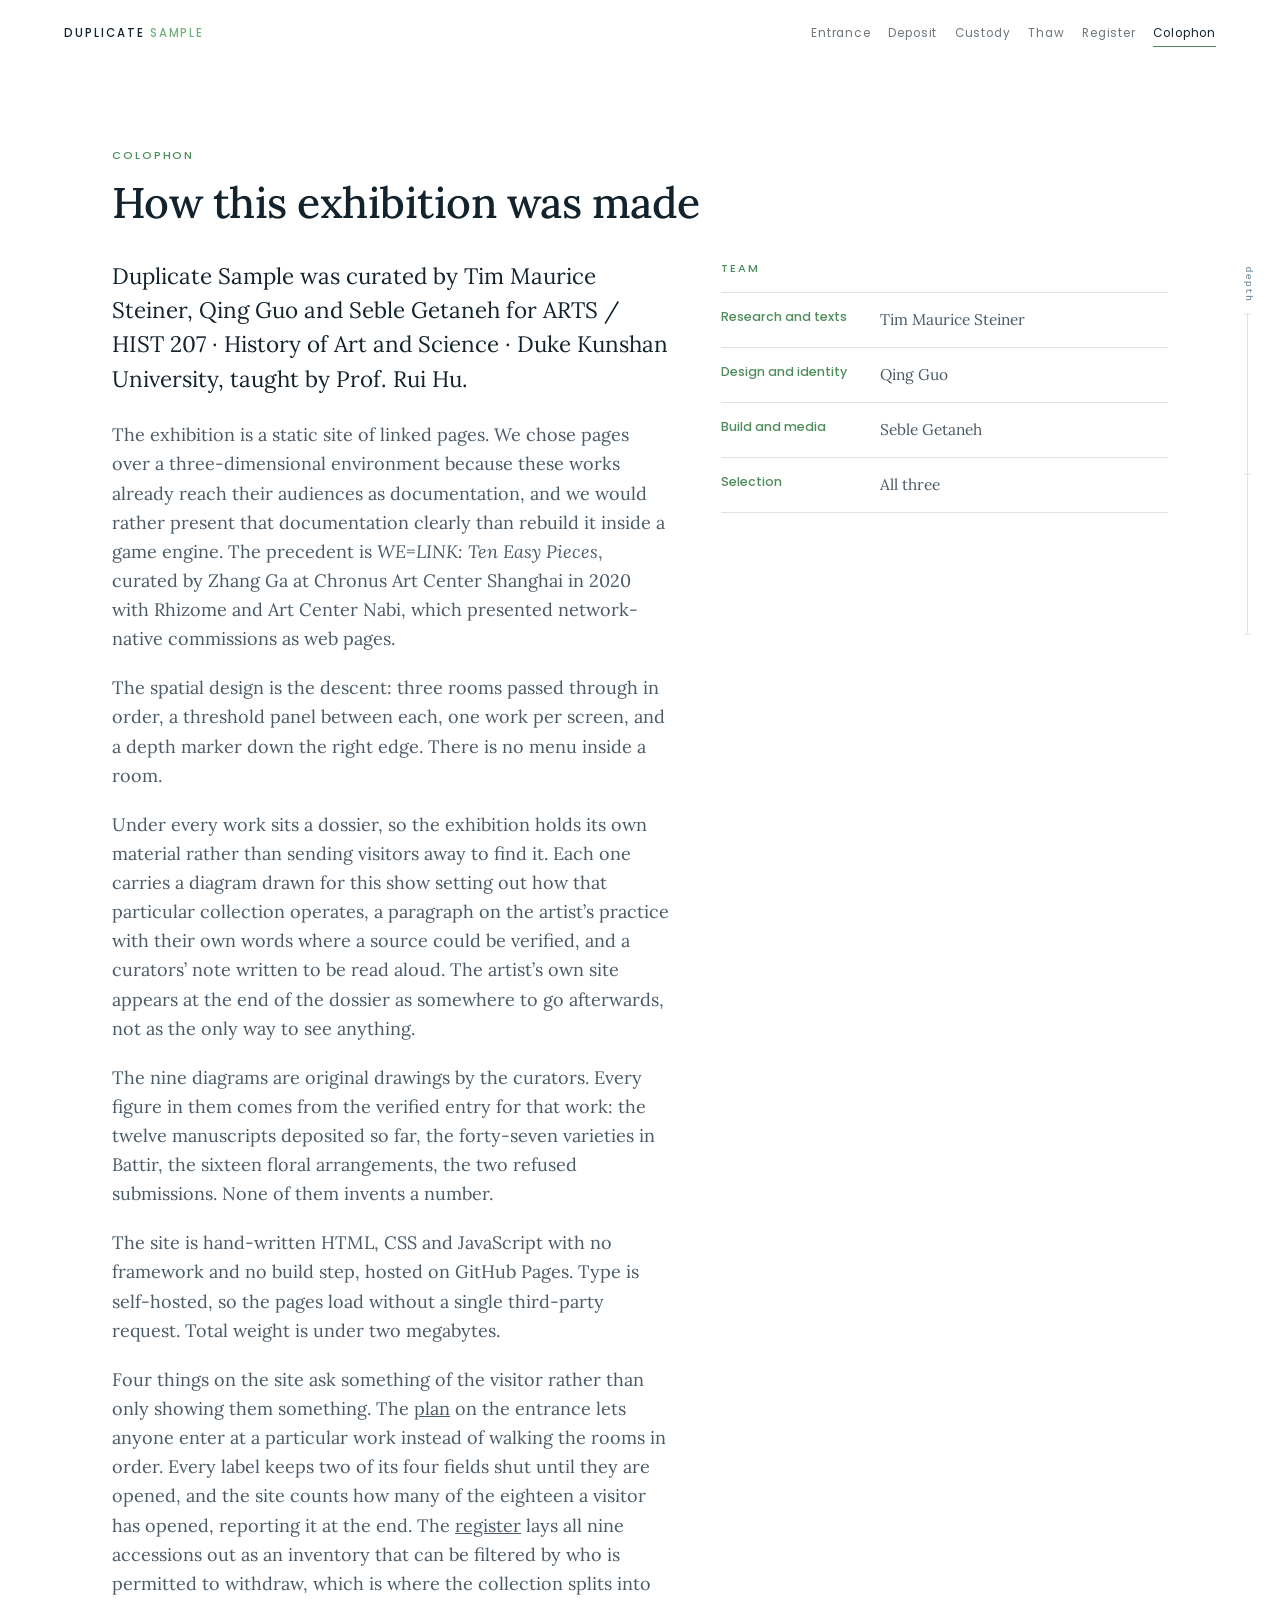
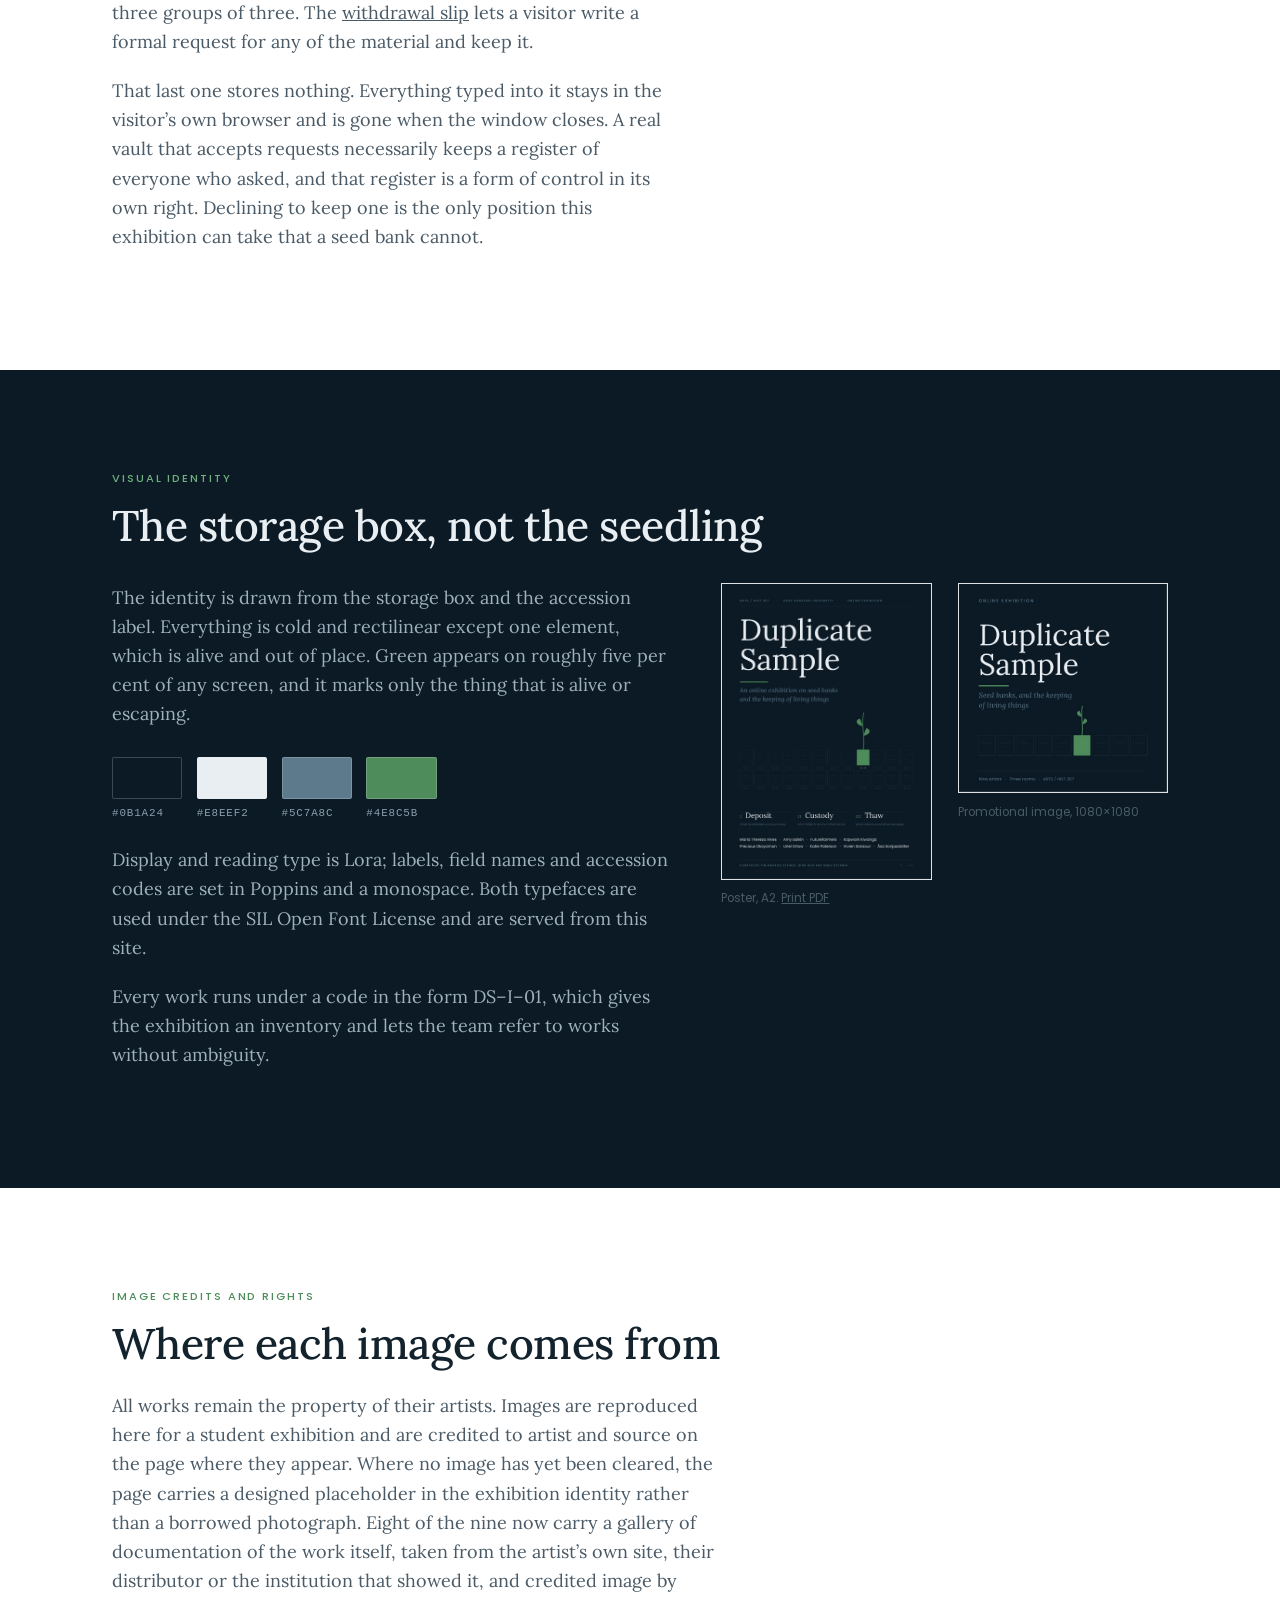
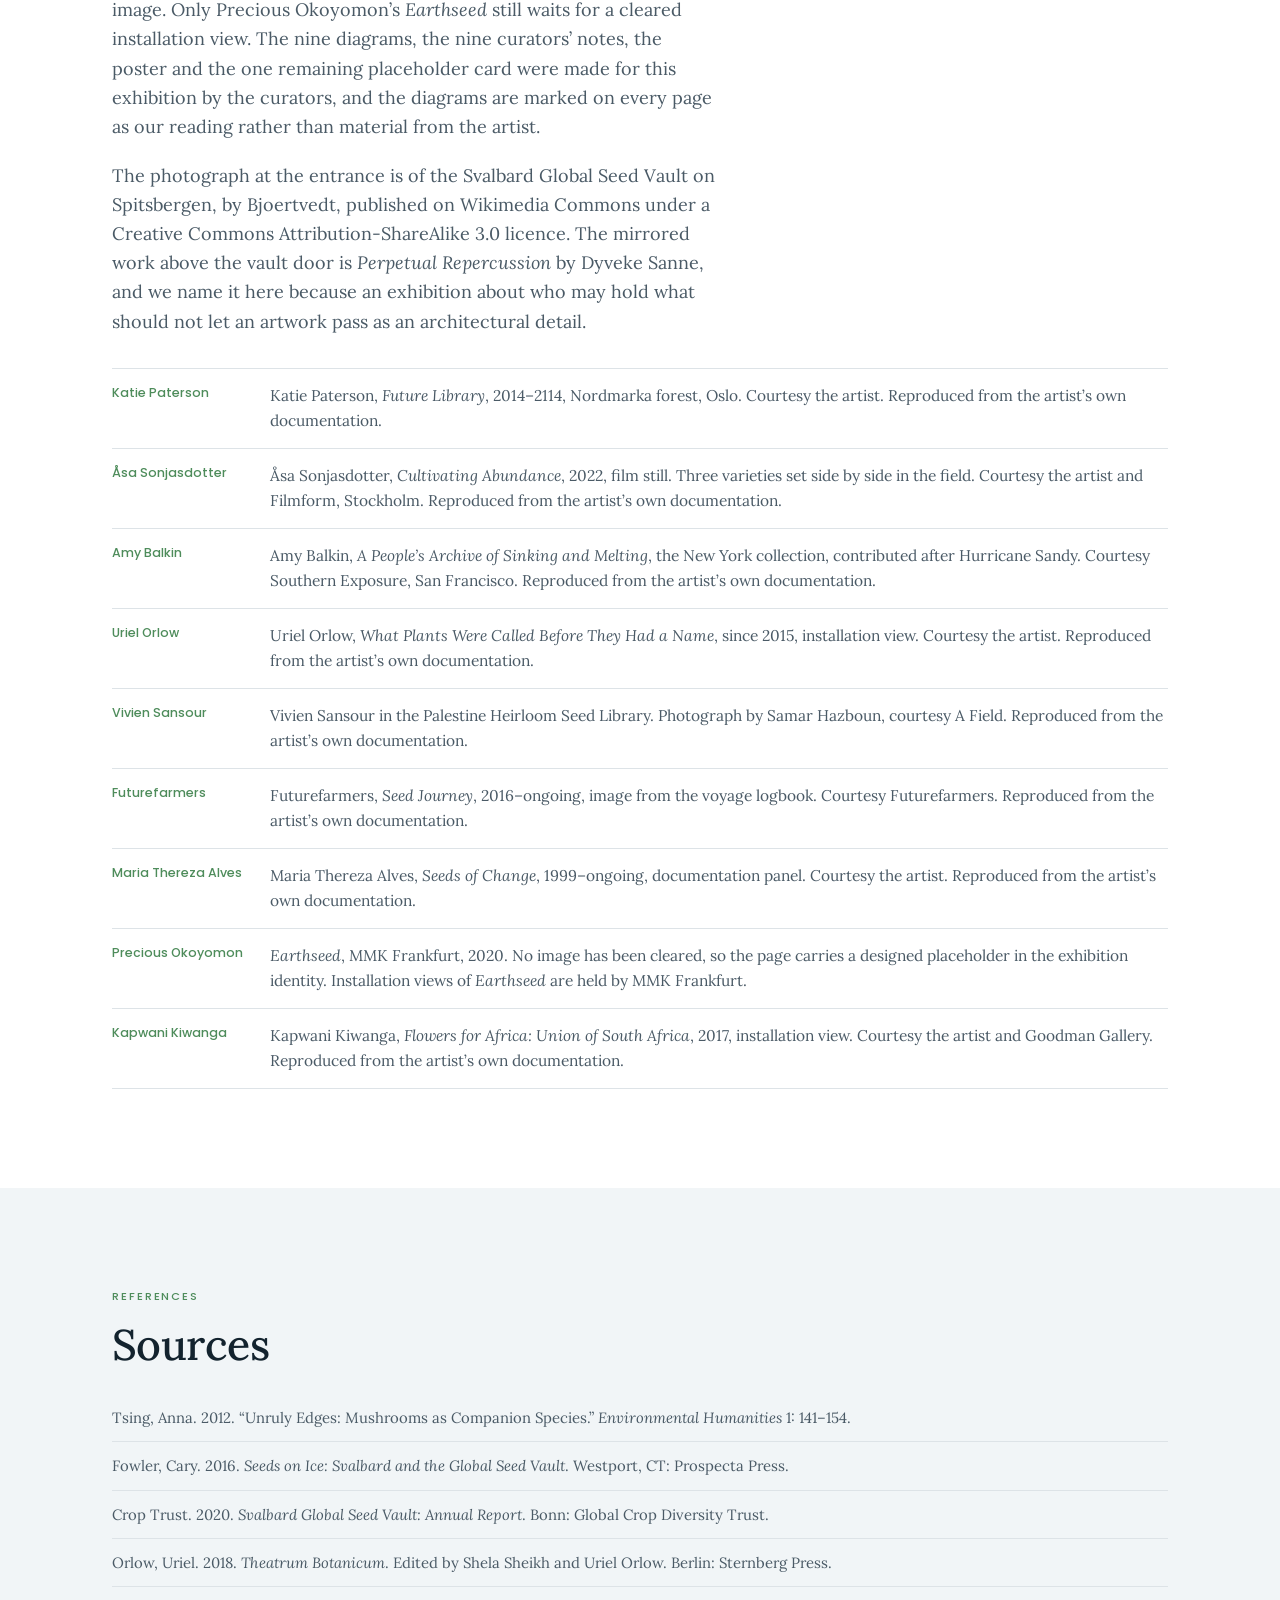
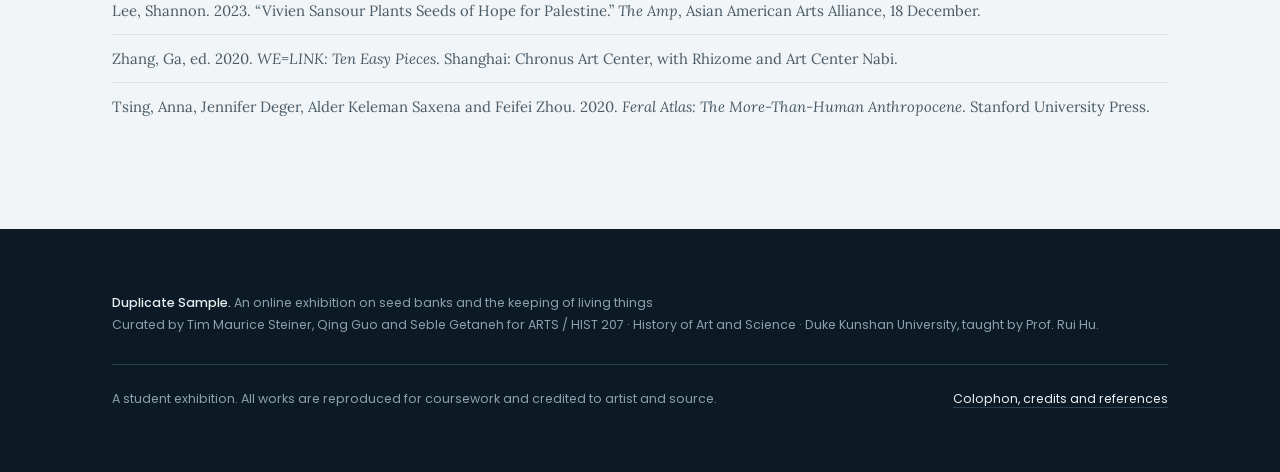
==== commit 26af3b36: "Add files via upload" ====
--- a/colophon.html
+++ b/colophon.html
@@ -132,14 +132,18 @@
     <p class="muted narrow" style="margin-top:1.4rem">All works remain the property of their artists. Images
     are reproduced here for a student exhibition and are credited to artist and source on the page where they
     appear. Where no image has yet been cleared, the page carries a designed placeholder in the exhibition
-    identity rather than a borrowed photograph. The nine diagrams, the nine curators’ notes, the poster and
-    the placeholder cards were all made for this exhibition by the curators.</p>
+    identity rather than a borrowed photograph. Eight of the nine now carry a gallery of documentation of the
+    work itself, taken from the artist’s own site, their distributor or the institution that showed it,
+    and credited image by image. Only Precious Okoyomon’s <cite>Earthseed</cite> still waits for a cleared
+    installation view. The nine diagrams, the nine curators’ notes, the poster and the one remaining
+    placeholder card were made for this exhibition by the curators, and the diagrams are marked on every page
+    as our reading rather than material from the artist.</p>
     <p class="muted narrow">The photograph at the entrance is of the Svalbard Global Seed Vault on
     Spitsbergen, by Bjoertvedt, published on Wikimedia Commons under a Creative Commons
     Attribution-ShareAlike 3.0 licence. The mirrored work above the vault door is
     <cite>Perpetual Repercussion</cite> by Dyveke Sanne, and we name it here because an exhibition about
     who may hold what should not let an artwork pass as an architectural detail.</p>
-    <dl class="facts" style="margin-top:2rem"><div><dt>Katie Paterson</dt><dd>Katie Paterson, <cite>Future Library</cite>, 2014–2114, Nordmarka forest, Oslo. Courtesy the artist. Reproduced from the artist&rsquo;s own documentation.</dd></div><div><dt>Åsa Sonjasdotter</dt><dd><cite>Cultivating Abundance</cite>, 2022. No image has been cleared, so the page carries a designed placeholder in the exhibition identity. A still from <cite>Cultivating Abundance</cite> is available through Filmform, Stockholm.</dd></div><div><dt>Amy Balkin</dt><dd><cite>A People’s Archive of Sinking and Melting</cite>, 2012–ongoing. No image has been cleared, so the page carries a designed placeholder in the exhibition identity. Installation views are held by Southern Exposure, San Francisco.</dd></div><div><dt>Uriel Orlow</dt><dd>Uriel Orlow, <cite>What Plants Were Called Before They Had a Name</cite>, since 2015, installation view. Courtesy the artist. Reproduced from the artist&rsquo;s own documentation.</dd></div><div><dt>Vivien Sansour</dt><dd><cite>Palestine Heirloom Seed Library</cite>, 2014–ongoing. No image has been cleared, so the page carries a designed placeholder in the exhibition identity. Photographs of the library in Battir are held by the Palestine Heirloom Seed Library.</dd></div><div><dt>Futurefarmers</dt><dd>Futurefarmers, <cite>Seed Journey</cite>, 2016–ongoing, image from the voyage logbook. Courtesy Futurefarmers. Reproduced from the artist&rsquo;s own documentation.</dd></div><div><dt>Maria Thereza Alves</dt><dd>Maria Thereza Alves, <cite>Seeds of Change</cite>, 1999–ongoing, documentation panel. Courtesy the artist. Reproduced from the artist&rsquo;s own documentation.</dd></div><div><dt>Precious Okoyomon</dt><dd><cite>Earthseed</cite>, MMK Frankfurt, 2020. No image has been cleared, so the page carries a designed placeholder in the exhibition identity. Installation views of <cite>Earthseed</cite> are held by MMK Frankfurt.</dd></div><div><dt>Kapwani Kiwanga</dt><dd>Kapwani Kiwanga, <cite>Flowers for Africa: Union of South Africa</cite>, 2017, installation view. Courtesy the artist and Goodman Gallery. Reproduced from the artist&rsquo;s own documentation.</dd></div></dl>
+    <dl class="facts" style="margin-top:2rem"><div><dt>Katie Paterson</dt><dd>Katie Paterson, <cite>Future Library</cite>, 2014–2114, Nordmarka forest, Oslo. Courtesy the artist. Reproduced from the artist&rsquo;s own documentation.</dd></div><div><dt>Åsa Sonjasdotter</dt><dd>Åsa Sonjasdotter, <cite>Cultivating Abundance</cite>, 2022, film still. Three varieties set side by side in the field. Courtesy the artist and Filmform, Stockholm. Reproduced from the artist&rsquo;s own documentation.</dd></div><div><dt>Amy Balkin</dt><dd>Amy Balkin, <cite>A People’s Archive of Sinking and Melting</cite>, the New York collection, contributed after Hurricane Sandy. Courtesy Southern Exposure, San Francisco. Reproduced from the artist&rsquo;s own documentation.</dd></div><div><dt>Uriel Orlow</dt><dd>Uriel Orlow, <cite>What Plants Were Called Before They Had a Name</cite>, since 2015, installation view. Courtesy the artist. Reproduced from the artist&rsquo;s own documentation.</dd></div><div><dt>Vivien Sansour</dt><dd>Vivien Sansour in the Palestine Heirloom Seed Library. Photograph by Samar Hazboun, courtesy A Field. Reproduced from the artist&rsquo;s own documentation.</dd></div><div><dt>Futurefarmers</dt><dd>Futurefarmers, <cite>Seed Journey</cite>, 2016–ongoing, image from the voyage logbook. Courtesy Futurefarmers. Reproduced from the artist&rsquo;s own documentation.</dd></div><div><dt>Maria Thereza Alves</dt><dd>Maria Thereza Alves, <cite>Seeds of Change</cite>, 1999–ongoing, documentation panel. Courtesy the artist. Reproduced from the artist&rsquo;s own documentation.</dd></div><div><dt>Precious Okoyomon</dt><dd><cite>Earthseed</cite>, MMK Frankfurt, 2020. No image has been cleared, so the page carries a designed placeholder in the exhibition identity. Installation views of <cite>Earthseed</cite> are held by MMK Frankfurt.</dd></div><div><dt>Kapwani Kiwanga</dt><dd>Kapwani Kiwanga, <cite>Flowers for Africa: Union of South Africa</cite>, 2017, installation view. Courtesy the artist and Goodman Gallery. Reproduced from the artist&rsquo;s own documentation.</dd></div></dl>
   </div>
 </section>
 
--- a/assets/style.css
+++ b/assets/style.css
@@ -553,8 +553,17 @@
 
 /* ---------- the vault photograph, once one is cleared -------------------- */
 .anchorimg{position:absolute;inset:0;width:100%;height:100%;object-fit:cover;
-  opacity:.5;z-index:0}
-.hero--photo .hero__grid{opacity:.35}
+  opacity:.62;z-index:0;filter:saturate(.72) contrast(1.04)}
+/* the photograph replaces the drawn motif it stood in for; hiding it also keeps
+   the decorative SVG out of the accessibility tree */
+.hero--photo .hero__grid{display:none}
+/* the scrim: keeps the title side cold and dark, lets the vault read on the right */
+.hero--photo::after{content:"";position:absolute;inset:0;z-index:1;pointer-events:none;
+  background:
+    linear-gradient(103deg,rgba(11,26,36,.95) 0%,rgba(11,26,36,.88) 32%,
+      rgba(11,26,36,.52) 62%,rgba(11,26,36,.68) 100%),
+    linear-gradient(to top,rgba(11,26,36,.9) 0%,rgba(11,26,36,.1) 42%,
+      rgba(11,26,36,.45) 100%)}
 
 /* ---------- the artist block inside a dossier --------------------------- */
 .dos__bio{max-width:52rem}
@@ -566,3 +575,12 @@
   line-height:1.45;margin:0 0 .5rem;color:var(--ink)}
 .dos__said footer{font-family:var(--san);font-size:.72rem;letter-spacing:.03em;
   color:var(--ice);line-height:1.5}
+
+/* ---------- credit for the entrance photograph -------------------------- */
+.hero__credit{margin:2rem 0 0;font-family:var(--san);font-size:.63rem;line-height:1.55;
+  color:#7e95a4;max-width:52ch}
+.hero__credit cite{font-style:italic}
+@media (min-width:60rem){
+  .hero__credit{position:absolute;right:0;bottom:0;margin:0;text-align:right;
+    max-width:36rem}
+}
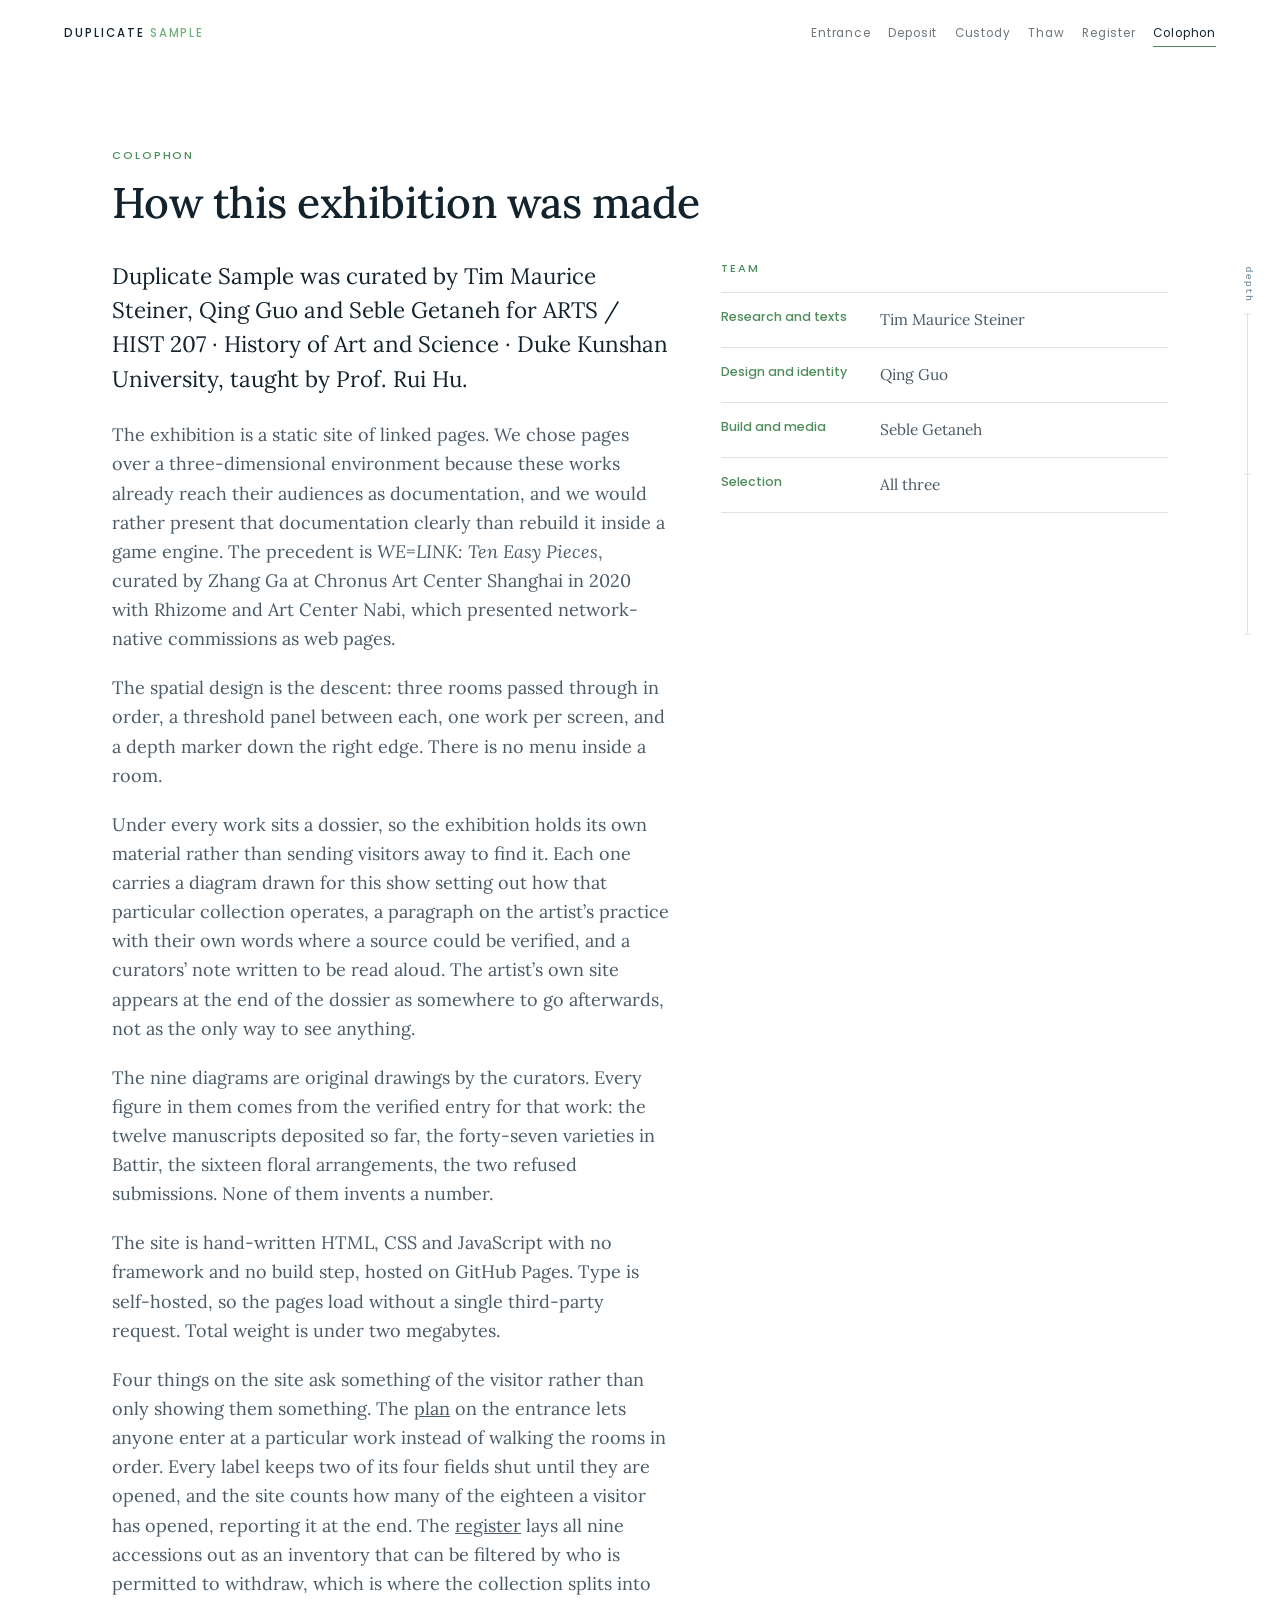
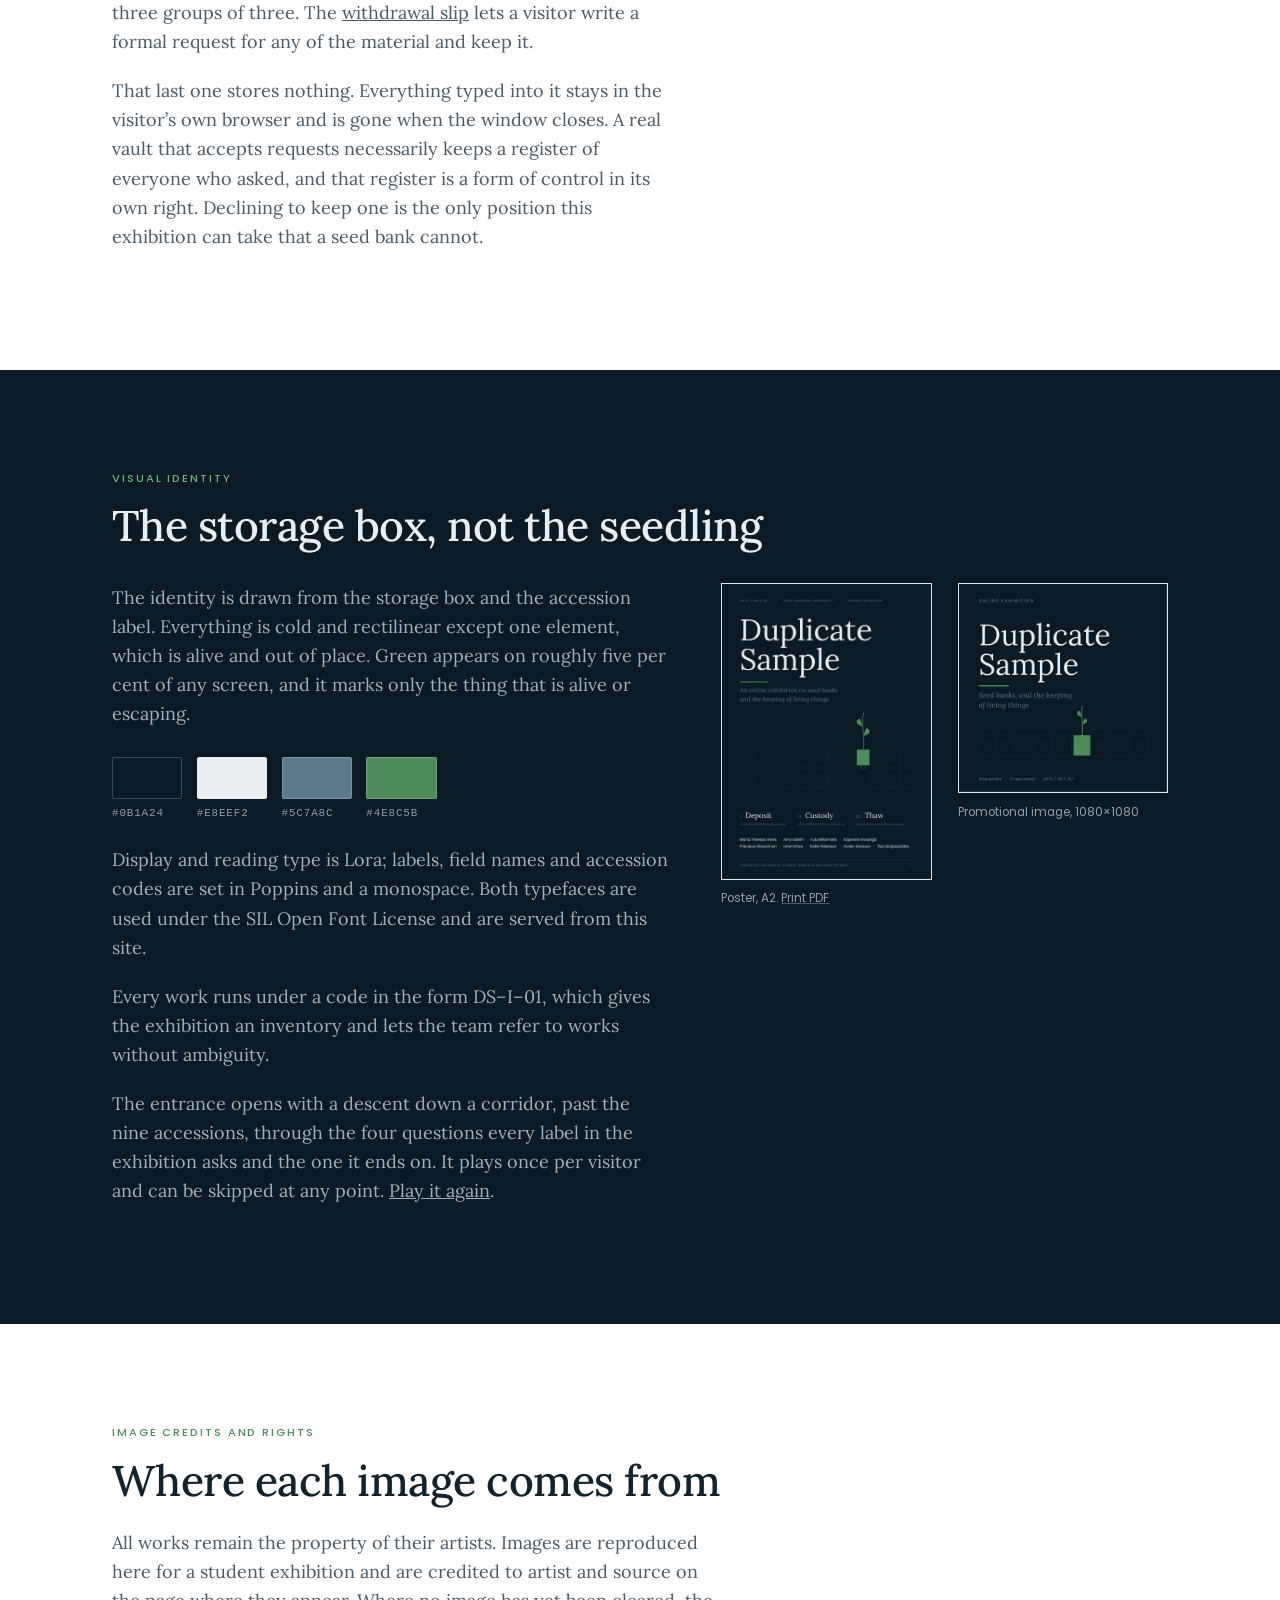
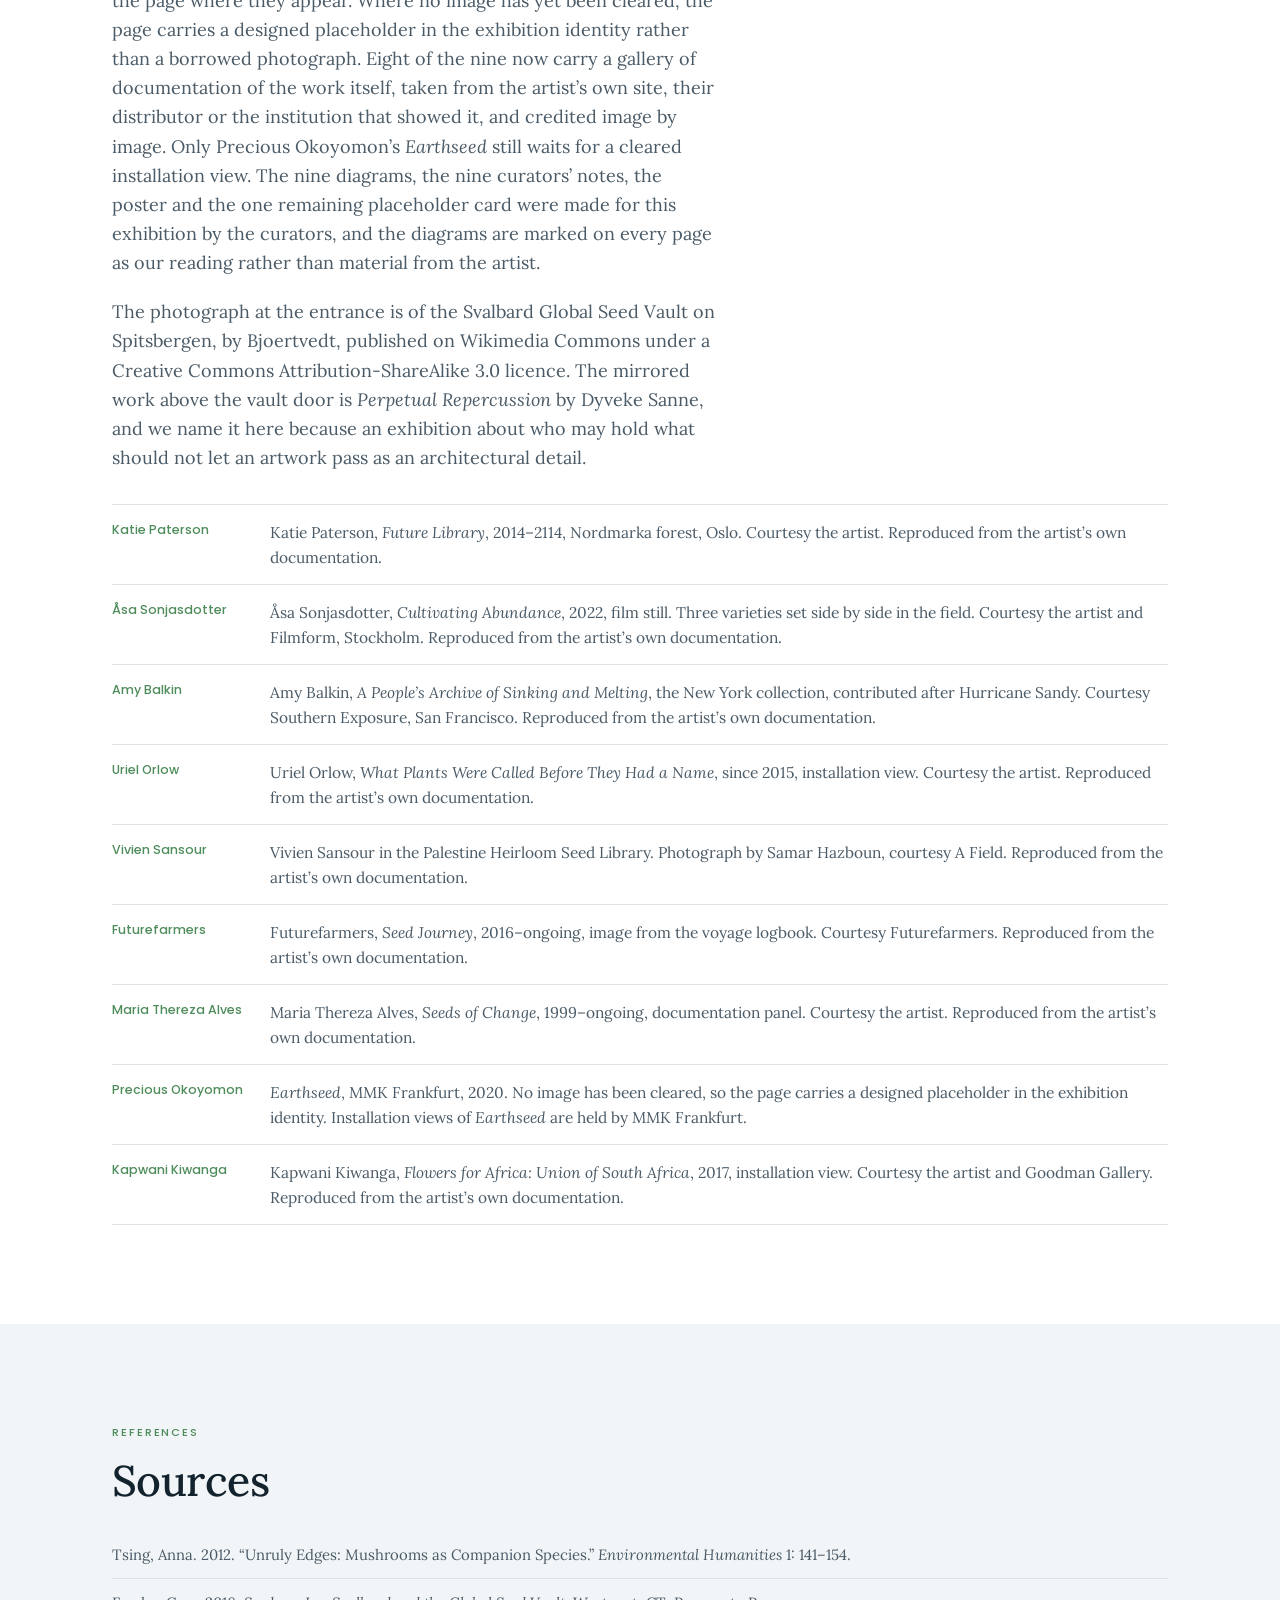
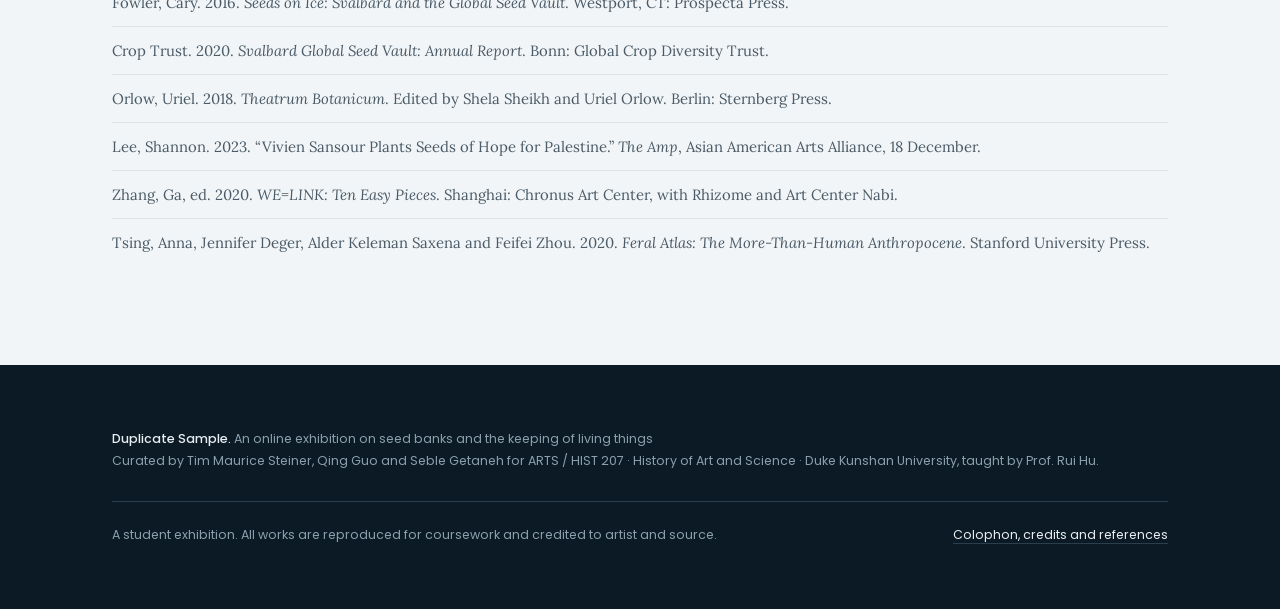
==== commit 8aa52437: "Add files via upload" ====
--- a/colophon.html
+++ b/colophon.html
@@ -110,6 +110,10 @@
         from this site.</p>
         <p class="muted">Every work runs under a code in the form DS&ndash;I&ndash;01, which gives the
         exhibition an inventory and lets the team refer to works without ambiguity.</p>
+        <p class="muted">The entrance opens with a descent down a corridor, past the nine
+        accessions, through the four questions every label in the exhibition asks and the one
+        it ends on. It plays once per visitor and can be skipped at any point.
+        <a href="index.html#descend">Play it again</a>.</p>
       </div>
       <div class="assets">
         <figure>
--- a/assets/style.css
+++ b/assets/style.css
@@ -190,8 +190,10 @@
 .work__fig--held figcaption{position:static;background:none;text-align:left;
   max-width:min(100%,62rem);margin:1.1rem auto 0;padding:0 0 clamp(2rem,5vw,3.2rem);
   color:#8ba0ad}
-.work__fig figcaption{font-size:.8rem;line-height:1.5;color:var(--ink-2);
-  padding:.85rem var(--gut) 0;max-width:62rem}
+/* the credit sits on the dark ground of .work__fig, so it takes the light
+   caption colour, not the body ink, which measured 2.5:1 against the vault */
+.work__fig figcaption{font-size:.8rem;line-height:1.5;color:#8ba0ad;
+  padding:.85rem var(--gut) 1.1rem;max-width:62rem}
 .work__body{padding:clamp(2.4rem,6vh,4rem) 0 clamp(3.4rem,9vh,5.5rem)}
 .work__head{display:flex;justify-content:space-between;gap:1rem;align-items:baseline;
   border-bottom:1px solid var(--rule);padding-bottom:.7rem;margin-bottom:1.6rem}
@@ -288,6 +290,10 @@
 .assets figure{margin:0}
 .assets img{border:1px solid var(--rule)}
 .assets figcaption{font-family:var(--san);font-size:.74rem;color:var(--ink-2);margin-top:.6rem}
+/* the identity sits in a dark band, so its captions take the light caption
+   colour; the body ink measured 2.5:1 there */
+.dark .assets figcaption,.dark .assets figcaption a{color:#8ba0ad}
+.dark .assets figcaption a{text-decoration-color:rgba(139,160,173,.5)}
 
 .swatches{display:flex;flex-wrap:wrap;gap:.9rem;margin:0 0 1.4rem;padding:0;list-style:none}
 .swatches li{font-family:var(--mono);font-size:.68rem;letter-spacing:.08em;color:var(--ink-2)}
@@ -584,3 +590,27 @@
   .hero__credit{position:absolute;right:0;bottom:0;margin:0;text-align:right;
     max-width:36rem}
 }
+
+/* ---------- gallery of further documentation ---------------------------- */
+.gal{display:grid;gap:clamp(1.2rem,3vw,2rem);grid-template-columns:1fr}
+@media (min-width:46rem){.gal{grid-template-columns:repeat(2,1fr)}}
+@media (min-width:72rem){.gal{grid-template-columns:repeat(3,1fr)}}
+.gal__f{margin:0;display:flex;flex-direction:column}
+.gal__f img{width:100%;height:auto;background:var(--vault);
+  border:1px solid var(--rule)}
+.gal__f figcaption{font-size:.84rem;line-height:1.5;color:var(--ink-2);
+  margin-top:.7rem;padding-top:.6rem;border-top:1px solid var(--rule)}
+.gal__f cite{font-style:italic}
+
+/* sources held by the project itself */
+.dos__src{list-style:none;margin:0;padding:0;max-width:52rem}
+.dos__src li{padding:.7rem 0;border-top:1px solid var(--rule);font-size:.98rem}
+.dos__src li:first-child{border-top:0;padding-top:0}
+.dos__src a{color:var(--ink);text-decoration:none;
+  border-bottom:1px solid var(--germ);padding-bottom:1px}
+.dos__src a:hover{color:var(--germ)}
+
+/* the drawn figure is ours, so it is set apart from the documentation */
+.dos__item--ours{border-top:1px solid var(--ice)}
+.dos__item--ours .dos__k{color:var(--ice)}
+.dos__item--ours .dos__dia{border-style:dashed}
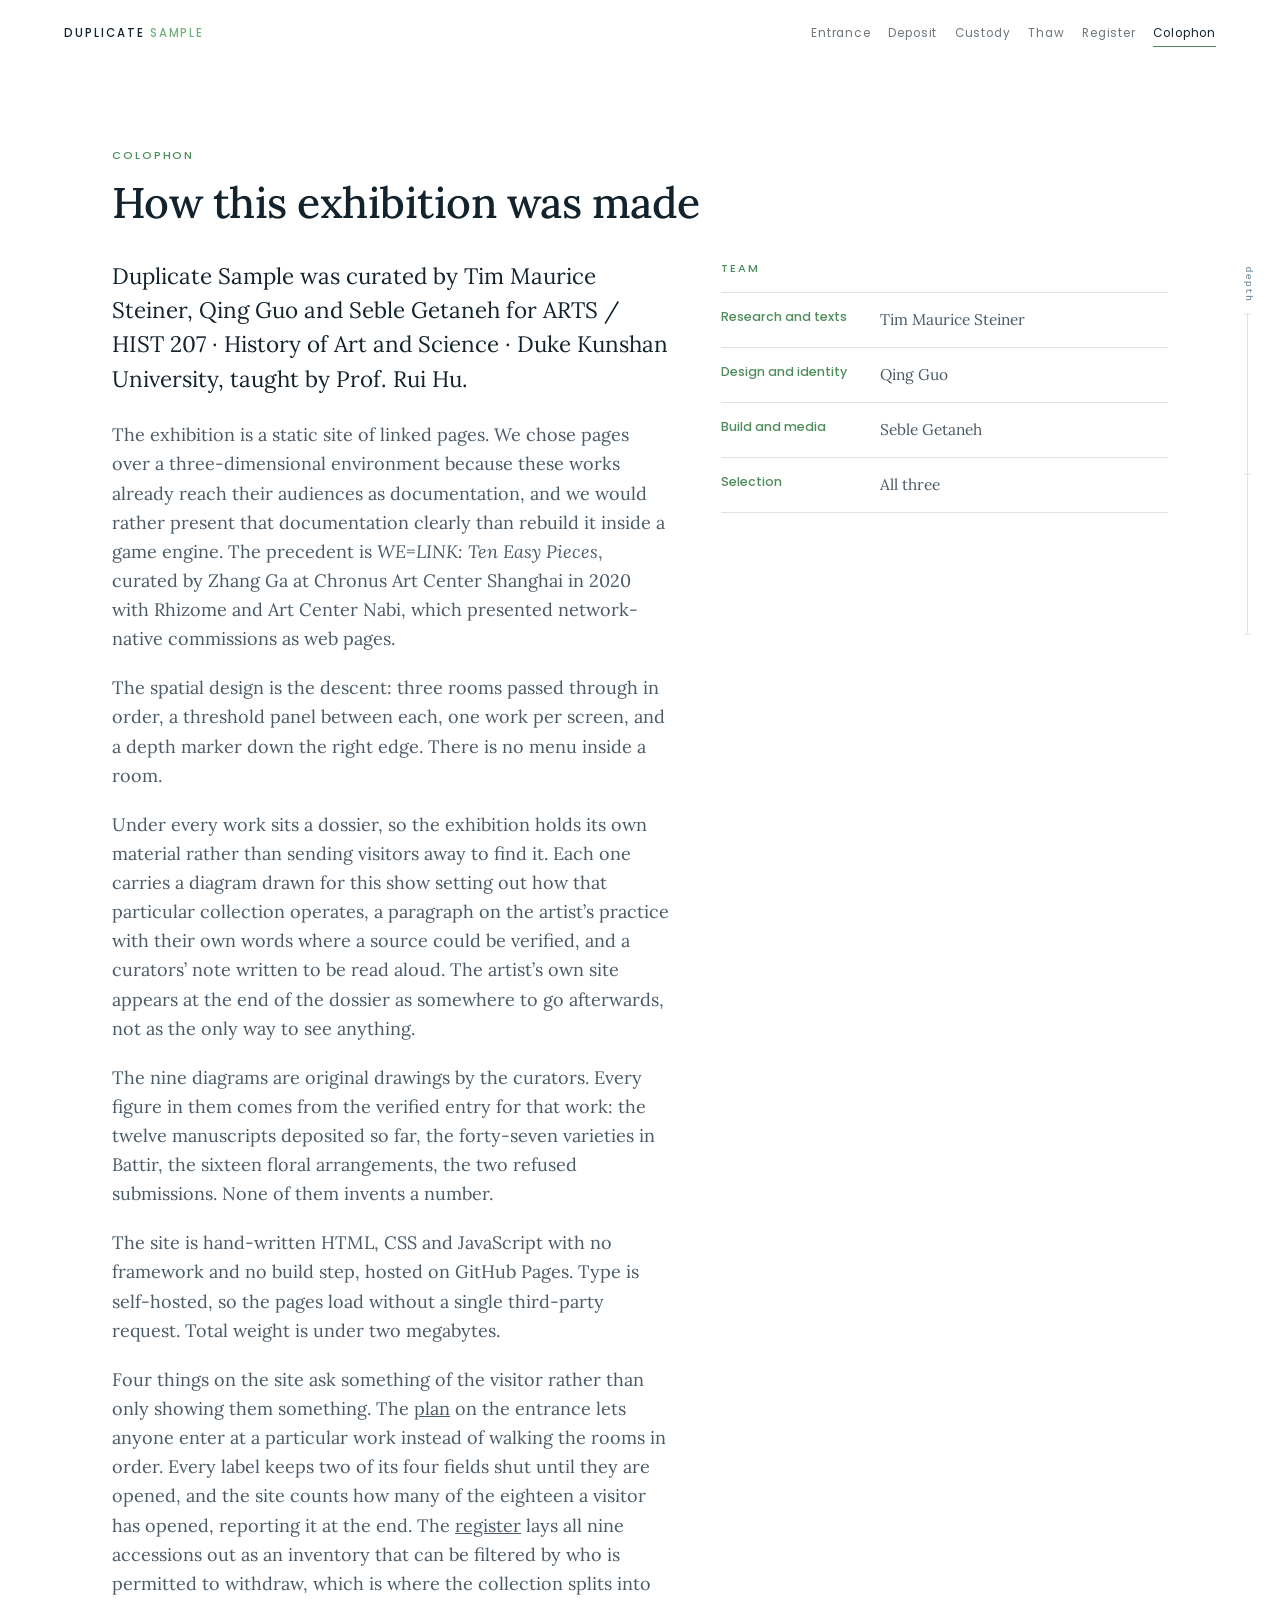
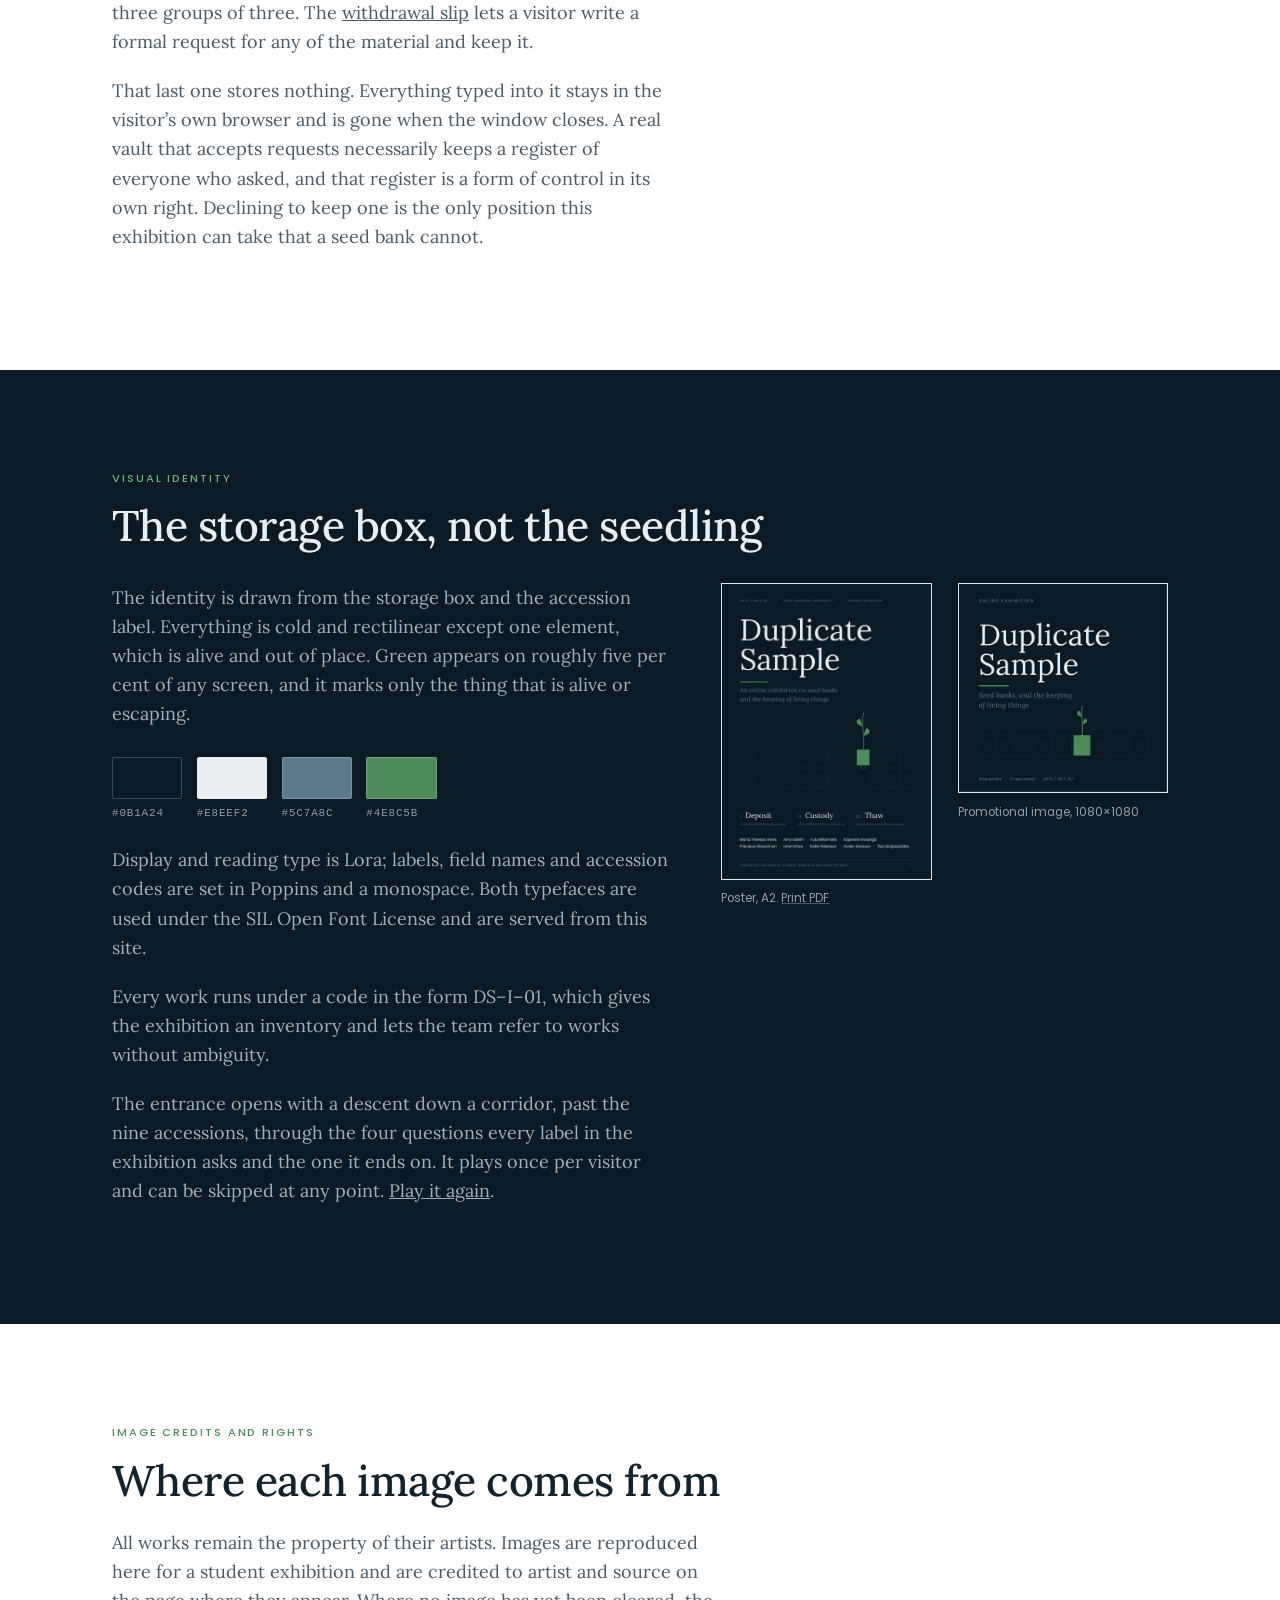
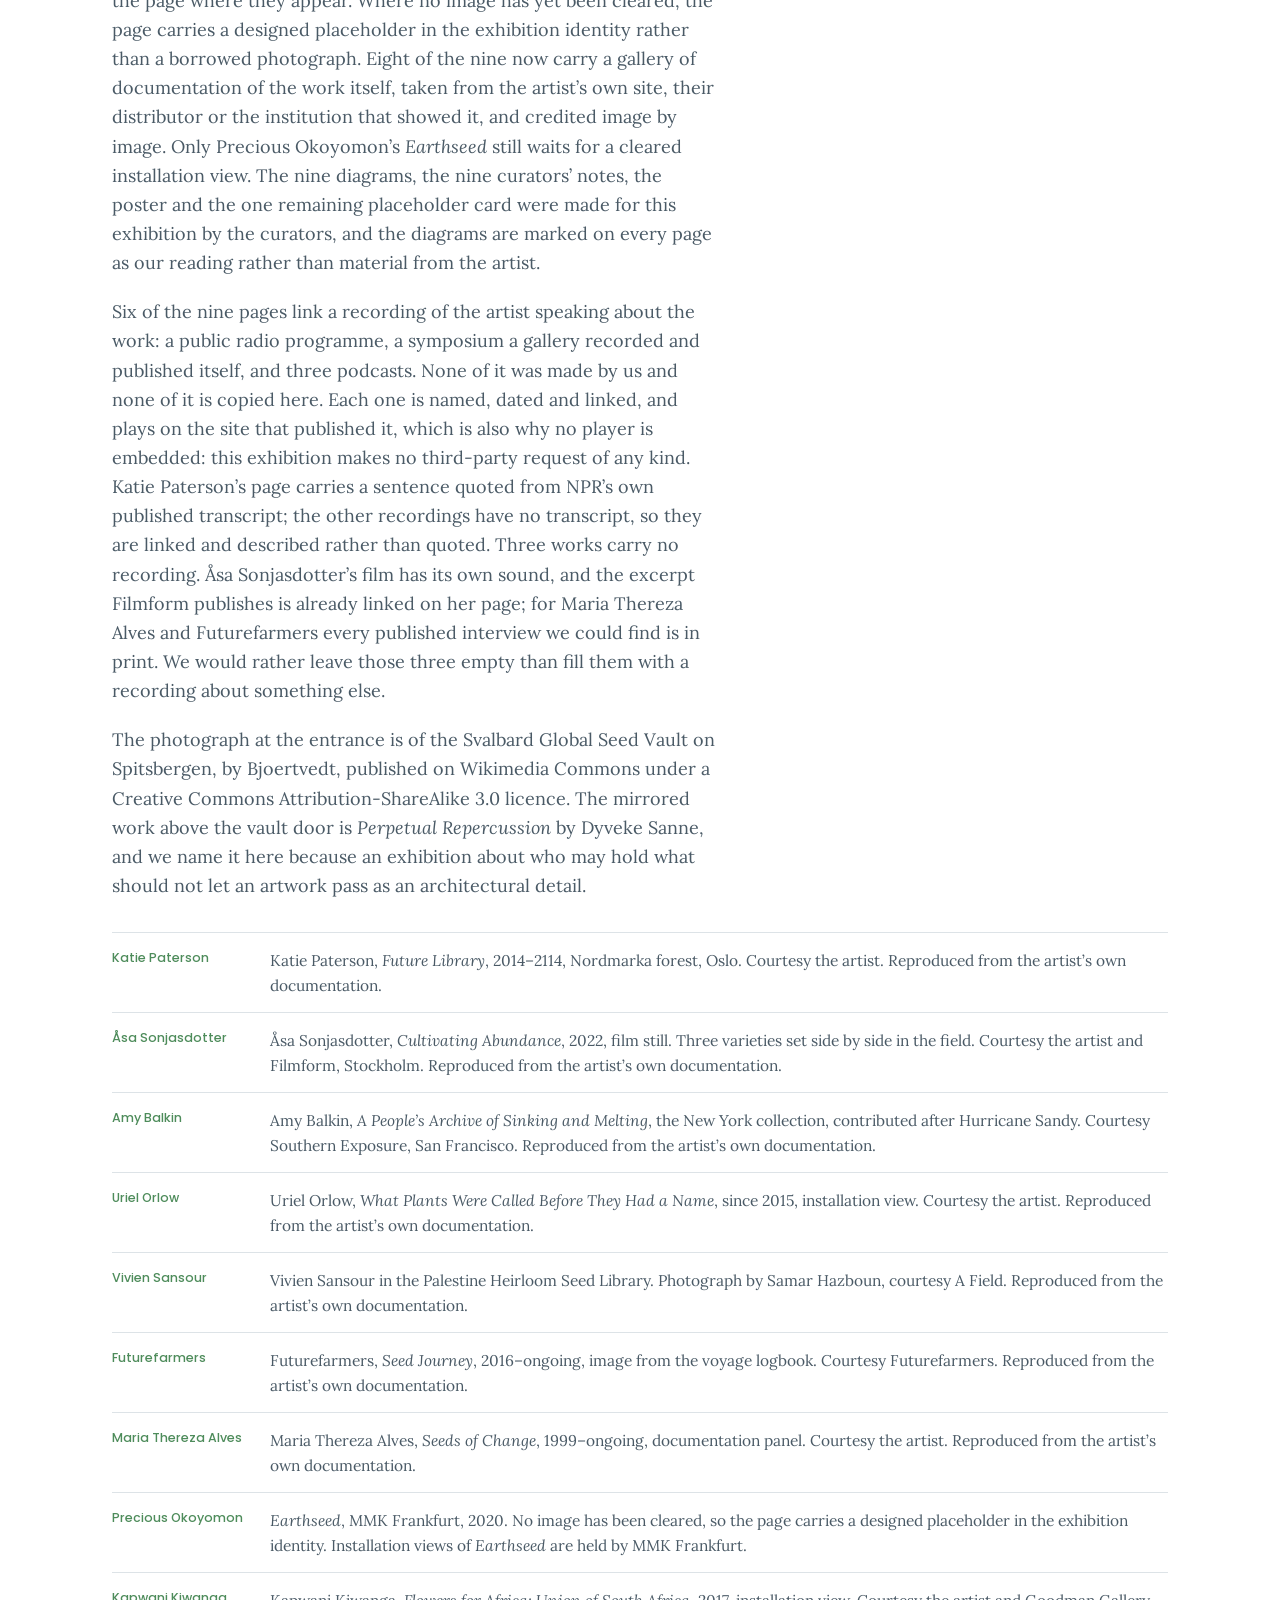
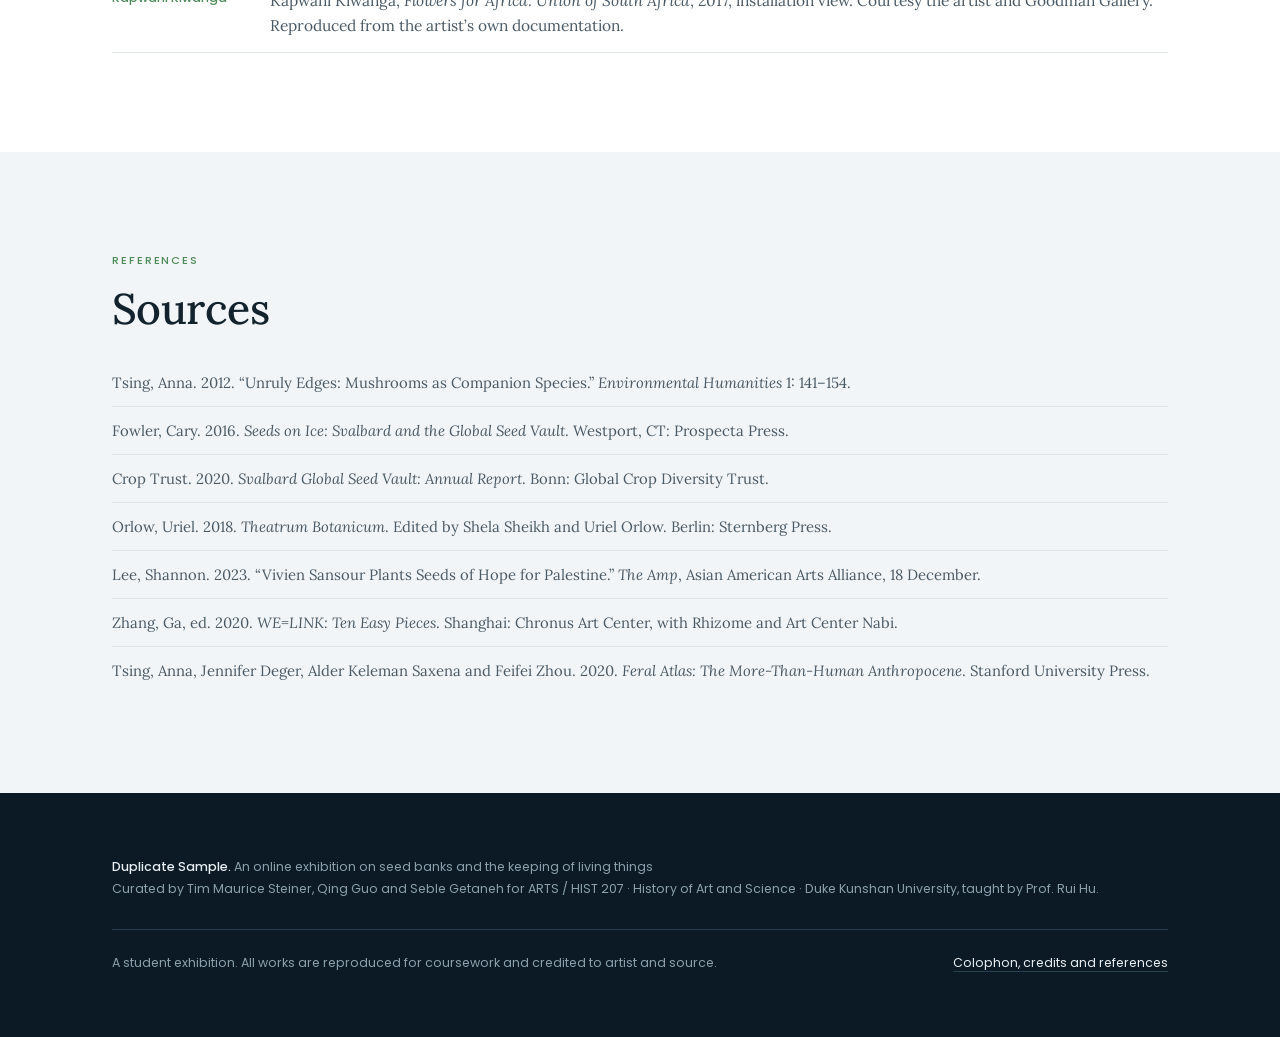
==== commit e2e04df4: "Add files via upload" ====
--- a/colophon.html
+++ b/colophon.html
@@ -142,6 +142,16 @@
     installation view. The nine diagrams, the nine curators’ notes, the poster and the one remaining
     placeholder card were made for this exhibition by the curators, and the diagrams are marked on every page
     as our reading rather than material from the artist.</p>
+    <p class="muted narrow">Six of the nine pages link a recording of the artist speaking about the work:
+    a public radio programme, a symposium a gallery recorded and published itself, and three podcasts. None
+    of it was made by us and none of it is copied here. Each one is named, dated and linked, and plays on the
+    site that published it, which is also why no player is embedded: this exhibition makes no third-party
+    request of any kind. Katie Paterson’s page carries a sentence quoted from NPR’s own published
+    transcript; the other recordings have no transcript, so they are linked and described rather than quoted.
+    Three works carry no recording. Åsa Sonjasdotter’s film has its own sound, and the excerpt
+    Filmform publishes is already linked on her page; for Maria Thereza Alves and Futurefarmers every
+    published interview we could find is in print. We would rather leave those three empty than fill them
+    with a recording about something else.</p>
     <p class="muted narrow">The photograph at the entrance is of the Svalbard Global Seed Vault on
     Spitsbergen, by Bjoertvedt, published on Wikimedia Commons under a Creative Commons
     Attribution-ShareAlike 3.0 licence. The mirrored work above the vault door is
--- a/assets/style.css
+++ b/assets/style.css
@@ -560,9 +560,26 @@
 /* ---------- the vault photograph, once one is cleared -------------------- */
 .anchorimg{position:absolute;inset:0;width:100%;height:100%;object-fit:cover;
   opacity:.62;z-index:0;filter:saturate(.72) contrast(1.04)}
-/* the photograph replaces the drawn motif it stood in for; hiding it also keeps
-   the decorative SVG out of the accessibility tree */
+/* the photograph replaces the drawn field of boxes, which would only fight it.
+   The seedling is not decoration though: it is the one mark in the identity
+   that sets something living against something sealed, so it comes back on its
+   own, at the size of a single accession, beside the door rather than inside
+   it. Same classes, so it grows and stops growing by the same rules. */
 .hero--photo .hero__grid{display:none}
+.hero__sprout{position:absolute;z-index:2;pointer-events:none;width:auto;
+  top:11vh;right:4vw;height:clamp(7rem,21vh,13rem);
+  filter:drop-shadow(0 .5rem 1.8rem rgba(0,0,0,.65))}
+/* the grid's strokes were mixed for a flat dark ground and vanish on a
+   photograph, so the same elements are given their own weight here */
+.hero__sprout .cell{stroke:rgba(232,238,242,.45);stroke-width:1.4}
+.hero__sprout .cell-line{stroke:rgba(232,238,242,.26)}
+.hero__sprout .cell-live{fill:rgba(45,100,66,.5);stroke:var(--germ-lift);stroke-width:2.2}
+.hero__sprout .cell-live-line{stroke:rgba(145,205,160,.8)}
+.hero__sprout .stem{stroke-width:3.4}
+@media (min-width:60rem){
+  .hero__sprout{top:auto;bottom:clamp(2.5rem,9vh,6.5rem);
+    right:clamp(4rem,14vw,19rem);height:clamp(12rem,36vh,22rem)}
+}
 /* the scrim: keeps the title side cold and dark, lets the vault read on the right */
 .hero--photo::after{content:"";position:absolute;inset:0;z-index:1;pointer-events:none;
   background:
@@ -614,3 +631,112 @@
 .dos__item--ours{border-top:1px solid var(--ice)}
 .dos__item--ours .dos__k{color:var(--ice)}
 .dos__item--ours .dos__dia{border-style:dashed}
+
+
+/* ==========================================================================
+   The descent · the entry sequence
+   A corridor the visitor travels down, not objects thrown out at them.
+   Svalbard is a tunnel driven into a mountain, and the entrance already ends
+   in a link that says Descend.
+
+   Each object carries its own depth and moves its own distance. The obvious
+   construction, one stage translated forward past everything, does not work:
+   once the stage's own plane crosses the camera the browser stops drawing the
+   whole subtree, and the corridor empties halfway through. So the flight is on
+   the `translate` property of each object, which the browser applies before
+   `transform` and composites on the GPU, while `transform` holds the fixed
+   position in the corridor. The score lives in source/entry.py; the markup
+   carries the depths, and this file holds no timings but the fades.
+   ========================================================================== */
+.tun{position:fixed;inset:0;z-index:900;background:var(--vault);overflow:hidden}
+.tun[hidden]{display:none}
+/* the light at the far end */
+.tun::before{content:"";position:absolute;inset:0;pointer-events:none;z-index:1;
+  background:radial-gradient(46% 44% at 50% 48%,rgba(124,170,190,.2),rgba(11,26,36,0) 72%)}
+/* the dark closing in, so the corridor has walls */
+.tun::after{content:"";position:absolute;inset:0;pointer-events:none;z-index:2;
+  background:radial-gradient(82% 76% at 50% 48%,rgba(11,26,36,0) 54%,rgba(11,26,36,.88) 100%)}
+
+.tun__space{position:absolute;inset:0;perspective:900px;perspective-origin:50% 48%;
+  animation:tun-wake .6s ease-out both}
+.tun__stage{position:absolute;inset:0;transform-style:preserve-3d}
+@keyframes tun-wake{from{opacity:0}to{opacity:1}}
+
+/* position in the corridor, then the flight, then the fade */
+.tun__stage>*{position:absolute;left:50%;top:50%;margin:0;
+  transform:translate3d(var(--x,0px),var(--y,0px),calc(var(--z) * -1px)) translate(-50%,-50%);
+  animation:tun-fly var(--dur-fly) cubic-bezier(.45,.03,.2,1) forwards,
+            tun-pass var(--dur) linear var(--in) both}
+@keyframes tun-fly{from{translate:0 0 0}to{translate:0 0 var(--travel)}}
+/* the ramp is a distance, not a time: an object brightens as it comes up the
+   corridor, which is the only atmospheric depth cue a flat screen has */
+@keyframes tun-pass{0%{opacity:0}70%{opacity:1}90%{opacity:1}100%{opacity:0}}
+/* a question is not atmosphere, it has to be read, so it comes up early and
+   holds. Depth is carried by the plates and the rings instead. */
+.tun__ask{animation-name:tun-fly,tun-read}
+@keyframes tun-read{0%{opacity:0}26%{opacity:.92}72%{opacity:1}92%{opacity:1}100%{opacity:0}}
+
+.tun__ring{width:1860px;height:1180px;border:1px solid rgba(232,238,242,.25);border-radius:2px}
+
+.tun__plate{width:380px}
+.tun__plate img{display:block;width:100%;height:auto;
+  border:1px solid rgba(232,238,242,.22);box-shadow:0 1.2rem 3rem rgba(0,0,0,.6)}
+.tun__plate figcaption{margin-top:.55rem;text-align:center;font-family:var(--san);
+  font-size:.76rem;letter-spacing:.1em;text-transform:uppercase;color:#9fb4c1}
+
+.tun__ask{white-space:nowrap;font-family:var(--ser);line-height:1;color:var(--frost);
+  font-size:clamp(4.5rem,10vw,10rem);text-shadow:0 .2rem 2.4rem rgba(0,0,0,.72)}
+
+/* the door is the one object the camera never reaches, so it does not fade out */
+.tun .tun__door{width:1060px;text-align:center;padding:clamp(2rem,5vh,3.4rem) 2rem;
+  border:1px solid rgba(232,238,242,.3);border-radius:2px;
+  background:radial-gradient(70% 90% at 50% 50%,rgba(18,37,52,.85),rgba(11,26,36,.2));
+  animation:tun-fly var(--dur-fly) cubic-bezier(.45,.03,.2,1) forwards,
+            tun-arrive 1.25s var(--ease) var(--in) both}
+@keyframes tun-arrive{from{opacity:0}to{opacity:1}}
+.tun__k{margin:0 0 1.1rem;font-family:var(--san);font-size:.8rem;letter-spacing:.3em;
+  text-transform:uppercase;color:var(--germ-lift)}
+.tun__word{margin:0;font-family:var(--ser);font-size:9rem;line-height:.95;color:var(--frost)}
+.tun__line{margin:1.3rem 0 0;font-family:var(--san);font-size:1.15rem;color:#9fb4c1}
+
+.tun__skip{position:absolute;z-index:3;right:var(--gut);bottom:clamp(1.4rem,5vh,2.6rem);
+  background:none;border:1px solid rgba(232,238,242,.3);border-radius:2px;
+  color:var(--frost);font-family:var(--san);font-size:.76rem;letter-spacing:.16em;
+  text-transform:uppercase;padding:.7rem 1.2rem;cursor:pointer;
+  transition:border-color .2s,background-color .2s}
+.tun__skip:hover,.tun__skip:focus-visible{background:rgba(232,238,242,.1);
+  border-color:rgba(232,238,242,.65)}
+
+/* the overlay lifts by fading; the page is already there underneath */
+.tun--out{animation:tun-lift .85s var(--ease) forwards;pointer-events:none}
+@keyframes tun-lift{to{opacity:0}}
+html.tun-lock,html.tun-lock body{overflow:hidden}
+
+/* no flight for anyone who has asked their system to reduce motion: the same
+   five questions, held still */
+.tun__still{display:none}
+@media (prefers-reduced-motion:reduce){
+  .tun__space{display:none}
+  .tun::after{background:none}
+  .tun__still{display:grid;align-content:center;
+    position:absolute;inset:0;z-index:3;padding:0 var(--gut);
+    text-align:center;animation:tun-wake .6s ease-out both}
+  .tun__still ol{display:grid;gap:clamp(.6rem,2.1vh,1.2rem);
+    margin:0;padding:0;list-style:none}
+  .tun__still li{font-family:var(--ser);color:var(--frost);
+    font-size:clamp(1.4rem,3.2vw,2.4rem);line-height:1.2}
+  .tun__still li:last-child{color:var(--germ-lift)}
+  .tun__still-door{margin:clamp(2rem,6vh,3.6rem) 0 0;font-family:var(--ser);
+    color:var(--frost);font-size:clamp(2.6rem,7vw,5rem);line-height:1}
+  .tun--out{animation:none;opacity:0}
+}
+
+@media (max-width:48rem){
+  .tun__ring{width:1280px;height:1000px}
+  .tun__plate{width:260px}
+  .tun__plate figcaption{font-size:.66rem}
+  .tun .tun__door{width:min(600px,90vw);padding:2rem 1.2rem}
+  .tun__word{font-size:clamp(3.2rem,15vw,5.4rem)}
+  .tun__line{font-size:1rem}
+  .tun__skip span{display:none}
+}
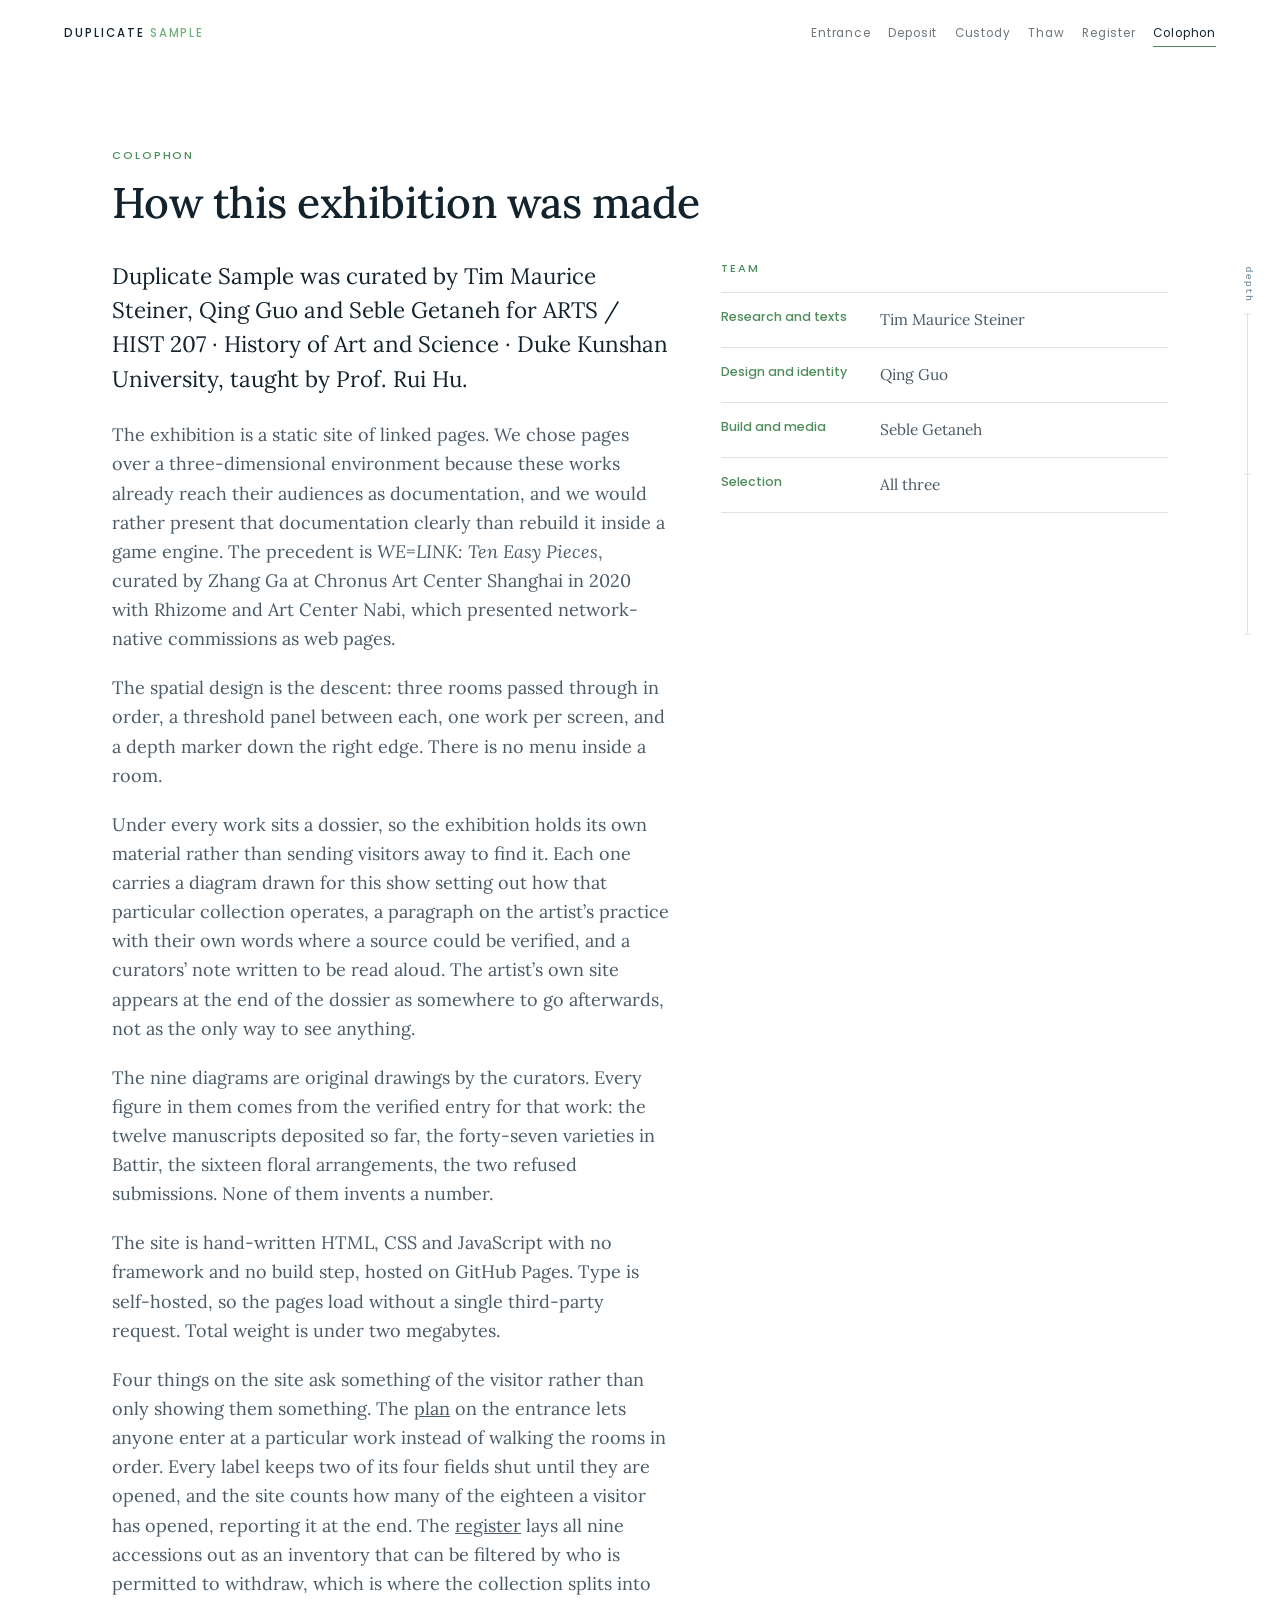
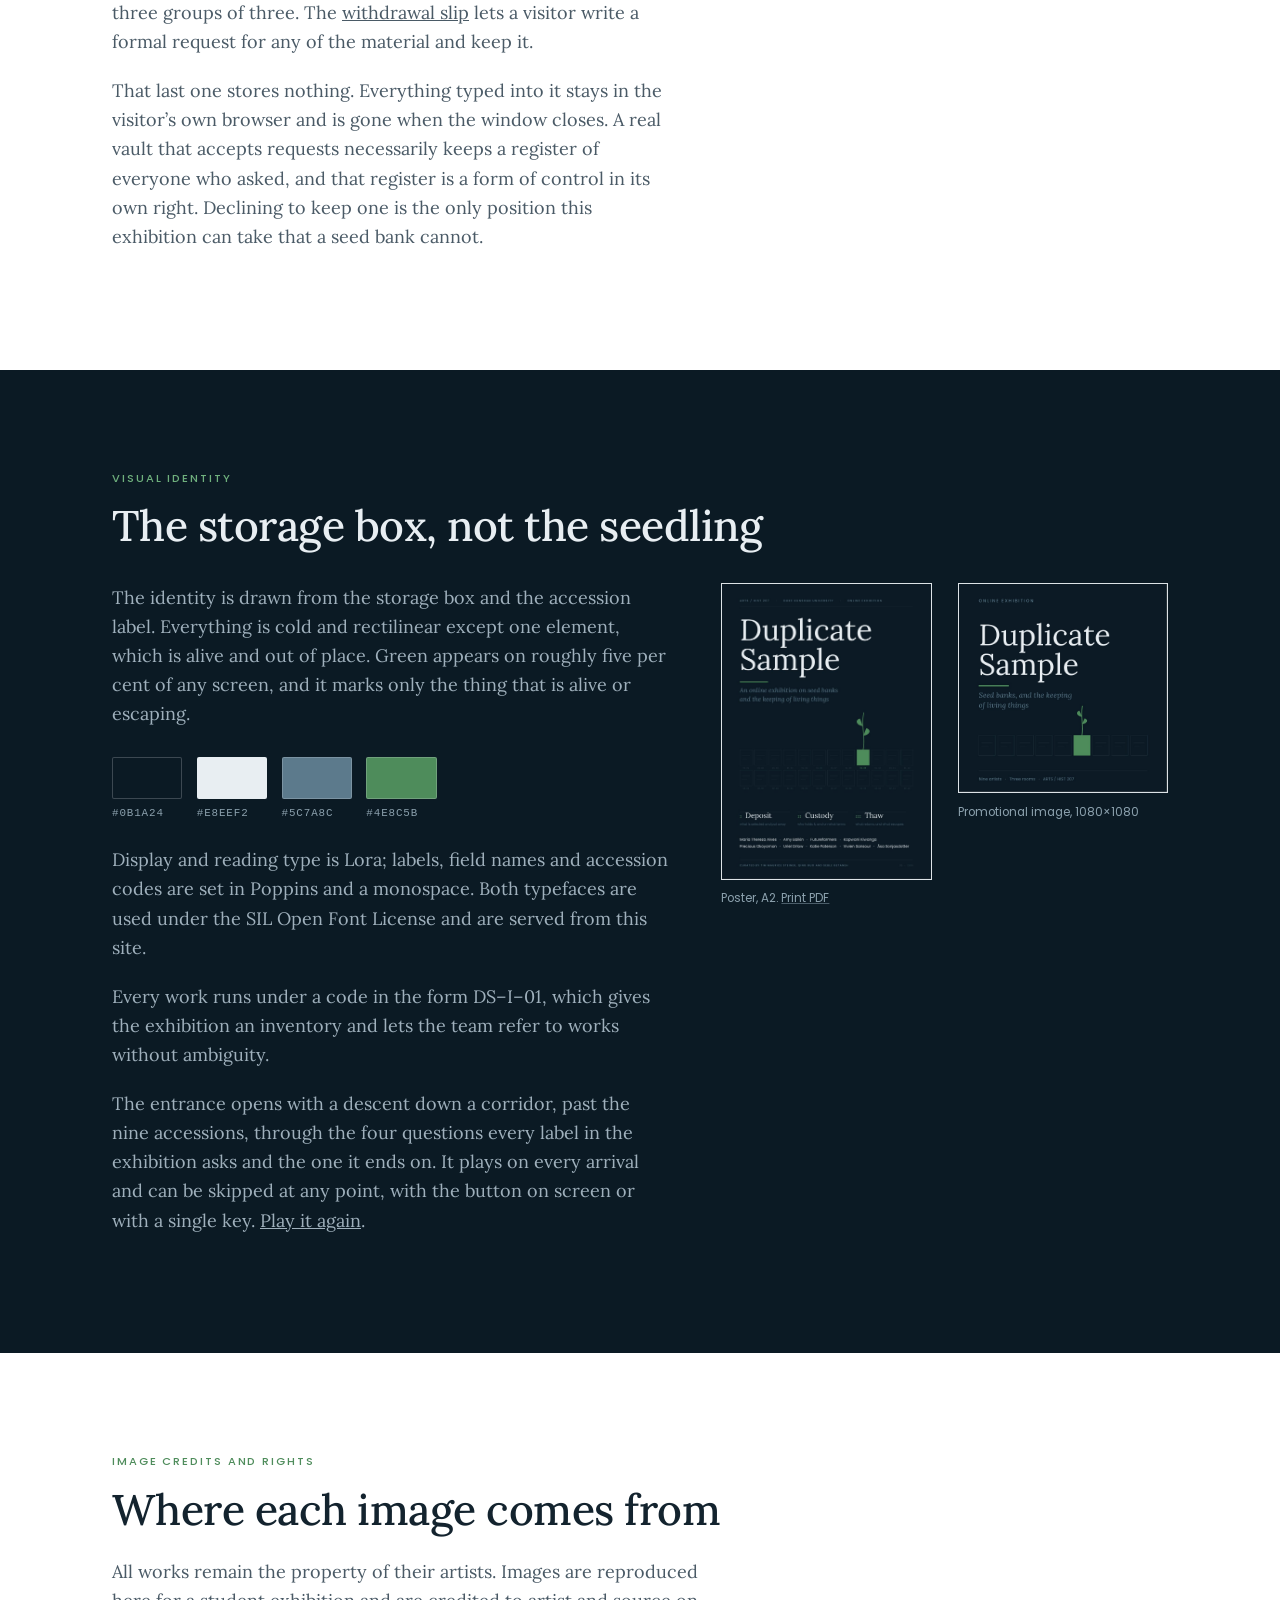
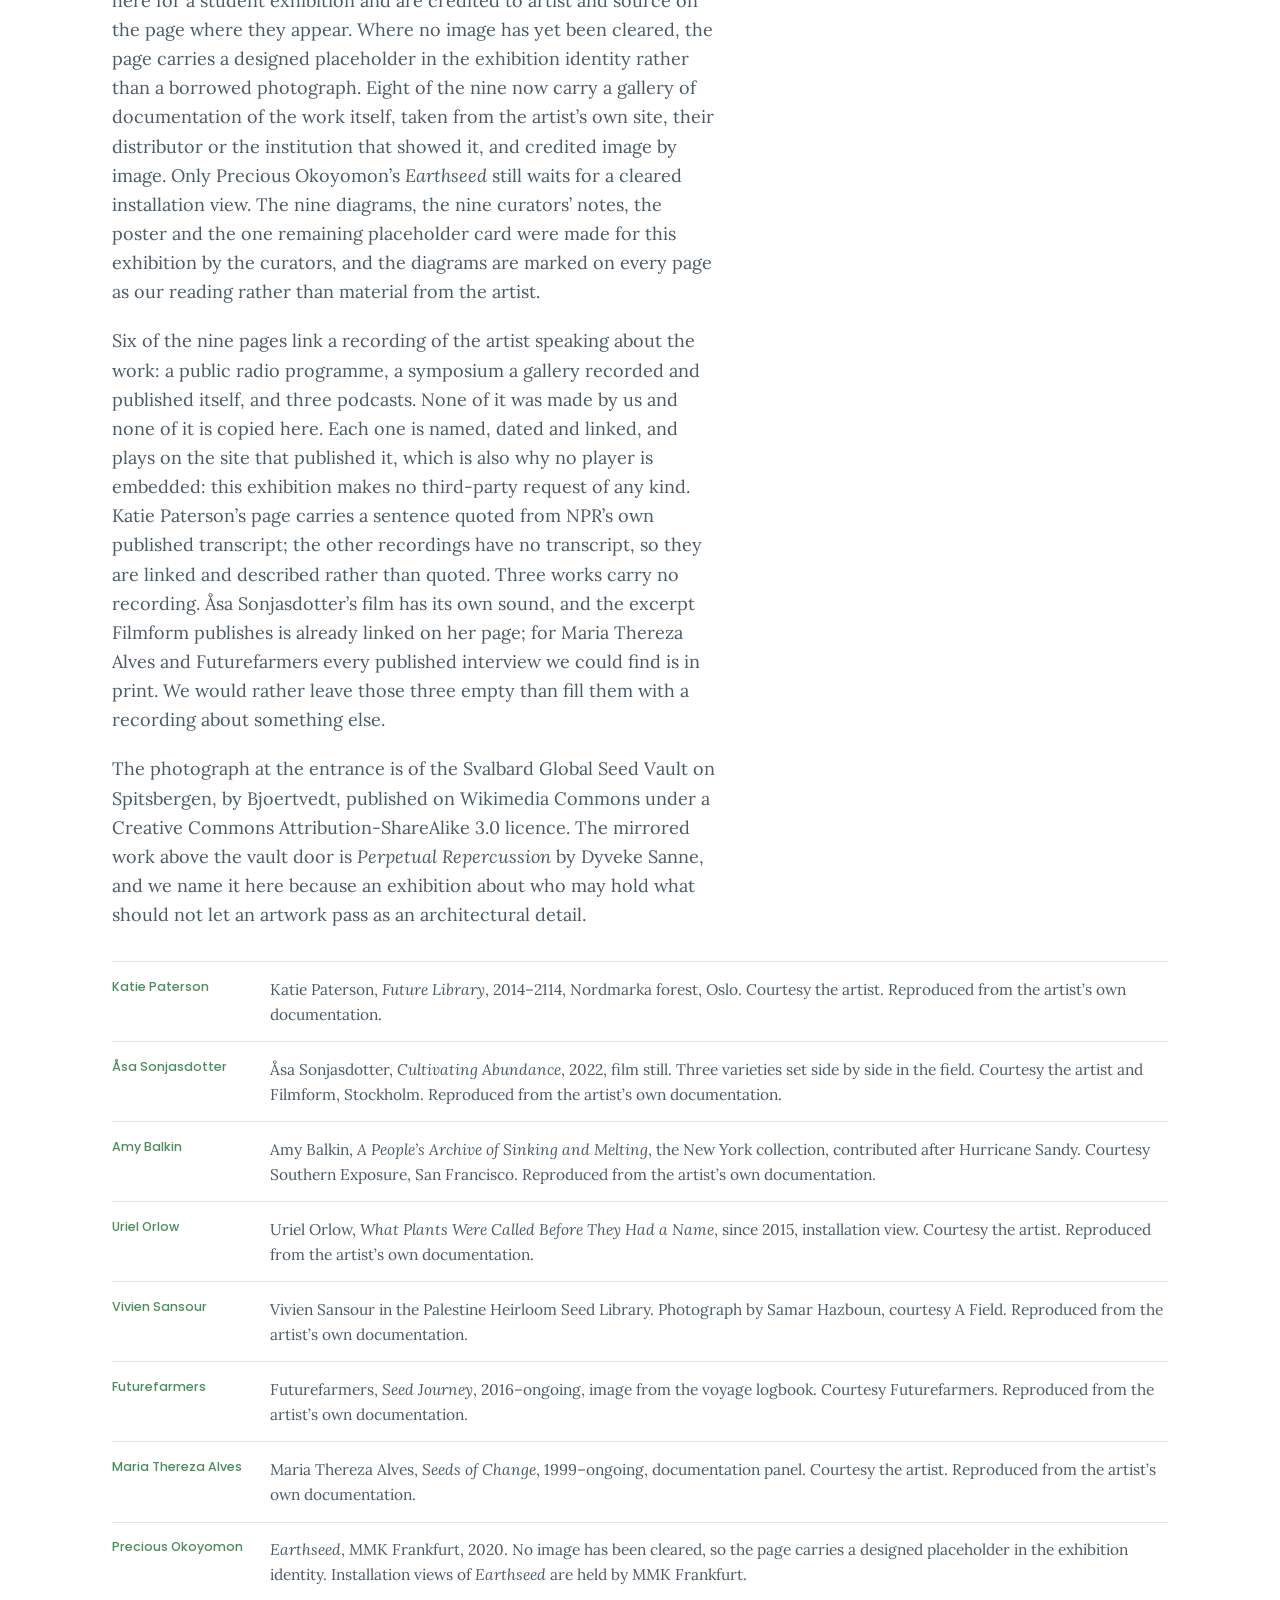
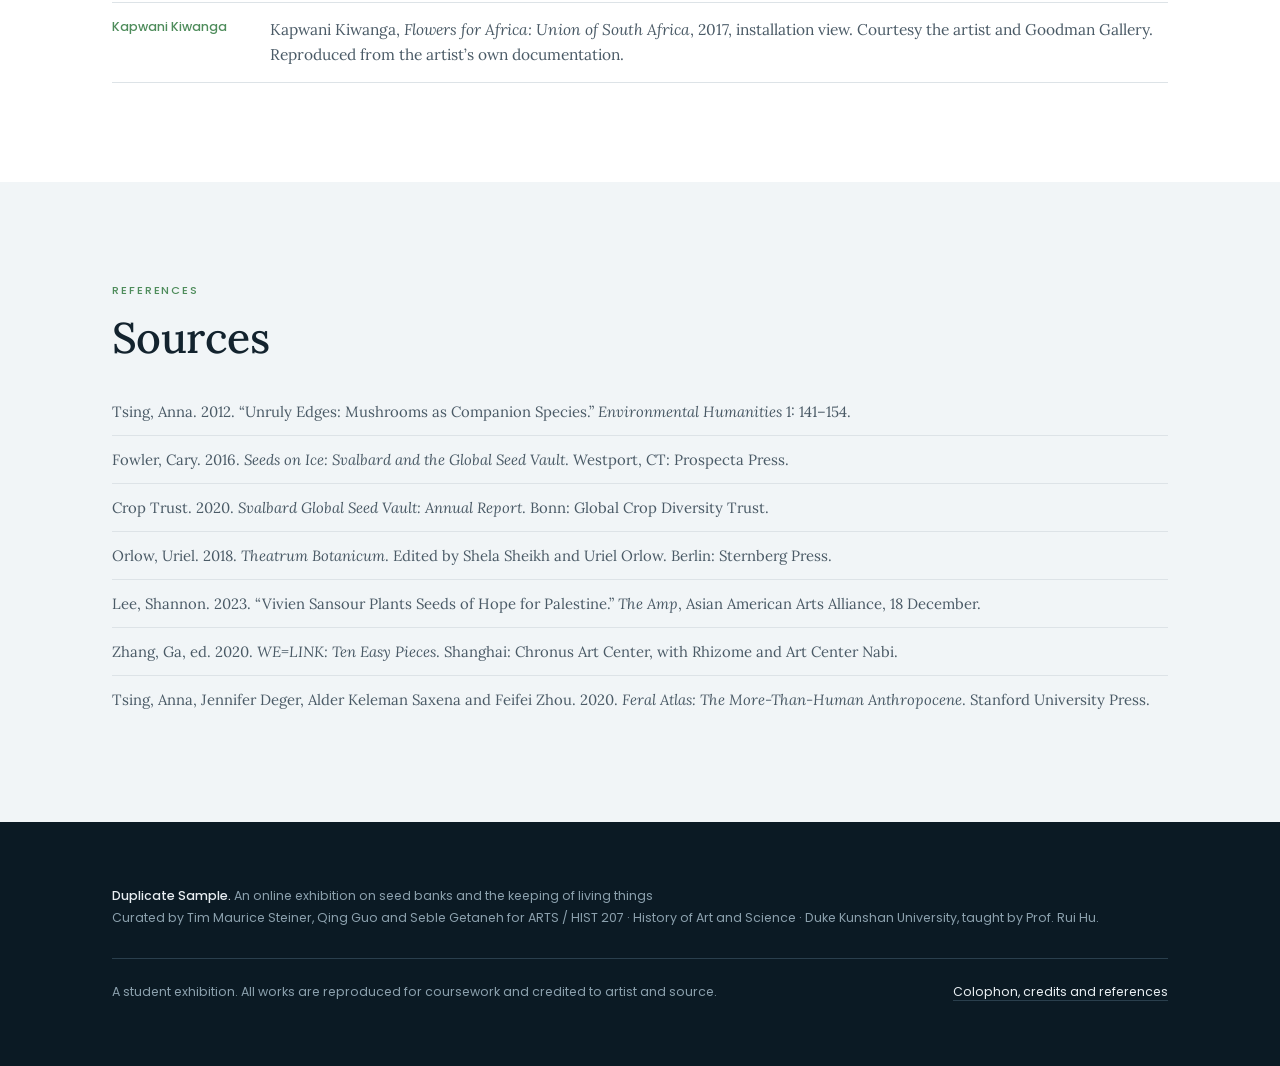
==== commit bc7d3db2: "Add files via upload" ====
--- a/colophon.html
+++ b/colophon.html
@@ -112,8 +112,8 @@
         exhibition an inventory and lets the team refer to works without ambiguity.</p>
         <p class="muted">The entrance opens with a descent down a corridor, past the nine
         accessions, through the four questions every label in the exhibition asks and the one
-        it ends on. It plays once per visitor and can be skipped at any point.
-        <a href="index.html#descend">Play it again</a>.</p>
+        it ends on. It plays on every arrival and can be skipped at any point, with the button
+        on screen or with a single key. <a href="index.html#descend">Play it again</a>.</p>
       </div>
       <div class="assets">
         <figure>
--- a/assets/style.css
+++ b/assets/style.css
@@ -111,6 +111,24 @@
 .hero__scroll span{display:block;width:1.6rem;height:1px;background:currentColor;
   transform-origin:left;animation:reach 2.6s var(--ease) infinite}
 @keyframes reach{0%,100%{transform:scaleX(.4)}50%{transform:scaleX(1)}}
+/* the two cues at the foot of the entrance: down into the page, or back to the
+   start of the sequence. The sequence plays once per visitor and is remembered
+   in the browser, so without this the only way back is the colophon. */
+.hero__cues{display:flex;flex-wrap:wrap;align-items:center;gap:.9rem 2.4rem}
+.hero__cues .hero__scroll{margin:2.6rem 0 0}
+.hero__again{margin:2.6rem 0 0;font-family:var(--san);font-size:.72rem;letter-spacing:.17em;
+  text-transform:uppercase;color:#8ba0ad;text-decoration:none;
+  border-bottom:1px solid rgba(139,160,173,.45);padding-bottom:.15rem;
+  transition:color .2s,border-color .2s}
+.hero__again:hover,.hero__again:focus-visible{color:var(--frost);
+  border-color:rgba(232,238,242,.7)}
+/* on a narrow screen the two cues stagger against each other on one line, so
+   they stack and read as two */
+@media (max-width:34rem){
+  .hero__cues{flex-direction:column;align-items:flex-start;gap:0}
+  .hero__cues .hero__scroll{margin-top:2.2rem}
+  .hero__again{margin-top:1.1rem}
+}
 
 /* animated motif */
 .cell{fill:none;stroke:#223644;stroke-width:1}
@@ -627,6 +645,21 @@
   border-bottom:1px solid var(--germ);padding-bottom:1px}
 .dos__src a:hover{color:var(--germ)}
 
+/* the artist speaking, recorded by somebody else. The link is the whole item,
+   because nothing here is ours to play: it opens where it was published. */
+.dos__hear{list-style:none;margin:0;padding:0;max-width:52rem}
+.dos__hear li{padding:1.1rem 0;border-top:1px solid var(--rule)}
+.dos__hear li:first-child{border-top:0;padding-top:0}
+.dos__hear>li>a{display:inline-block;font-size:1.05rem;color:var(--ink);
+  text-decoration:none;border-bottom:1px solid var(--germ);padding-bottom:.1rem}
+.dos__hear>li>a::before{content:"\25B6";font-size:.6em;color:var(--germ);
+  margin-right:.6em;vertical-align:.18em}
+.dos__hear>li>a:hover{color:var(--germ)}
+.dos__hear-what{display:block;margin-top:.55rem;font-size:.92rem;line-height:1.6;
+  color:var(--ink-2)}
+.dos__hear-what cite{font-style:italic}
+.dos__hear .dos__said{margin-top:1.1rem}
+
 /* the drawn figure is ours, so it is set apart from the documentation */
 .dos__item--ours{border-top:1px solid var(--ice)}
 .dos__item--ours .dos__k{color:var(--ice)}
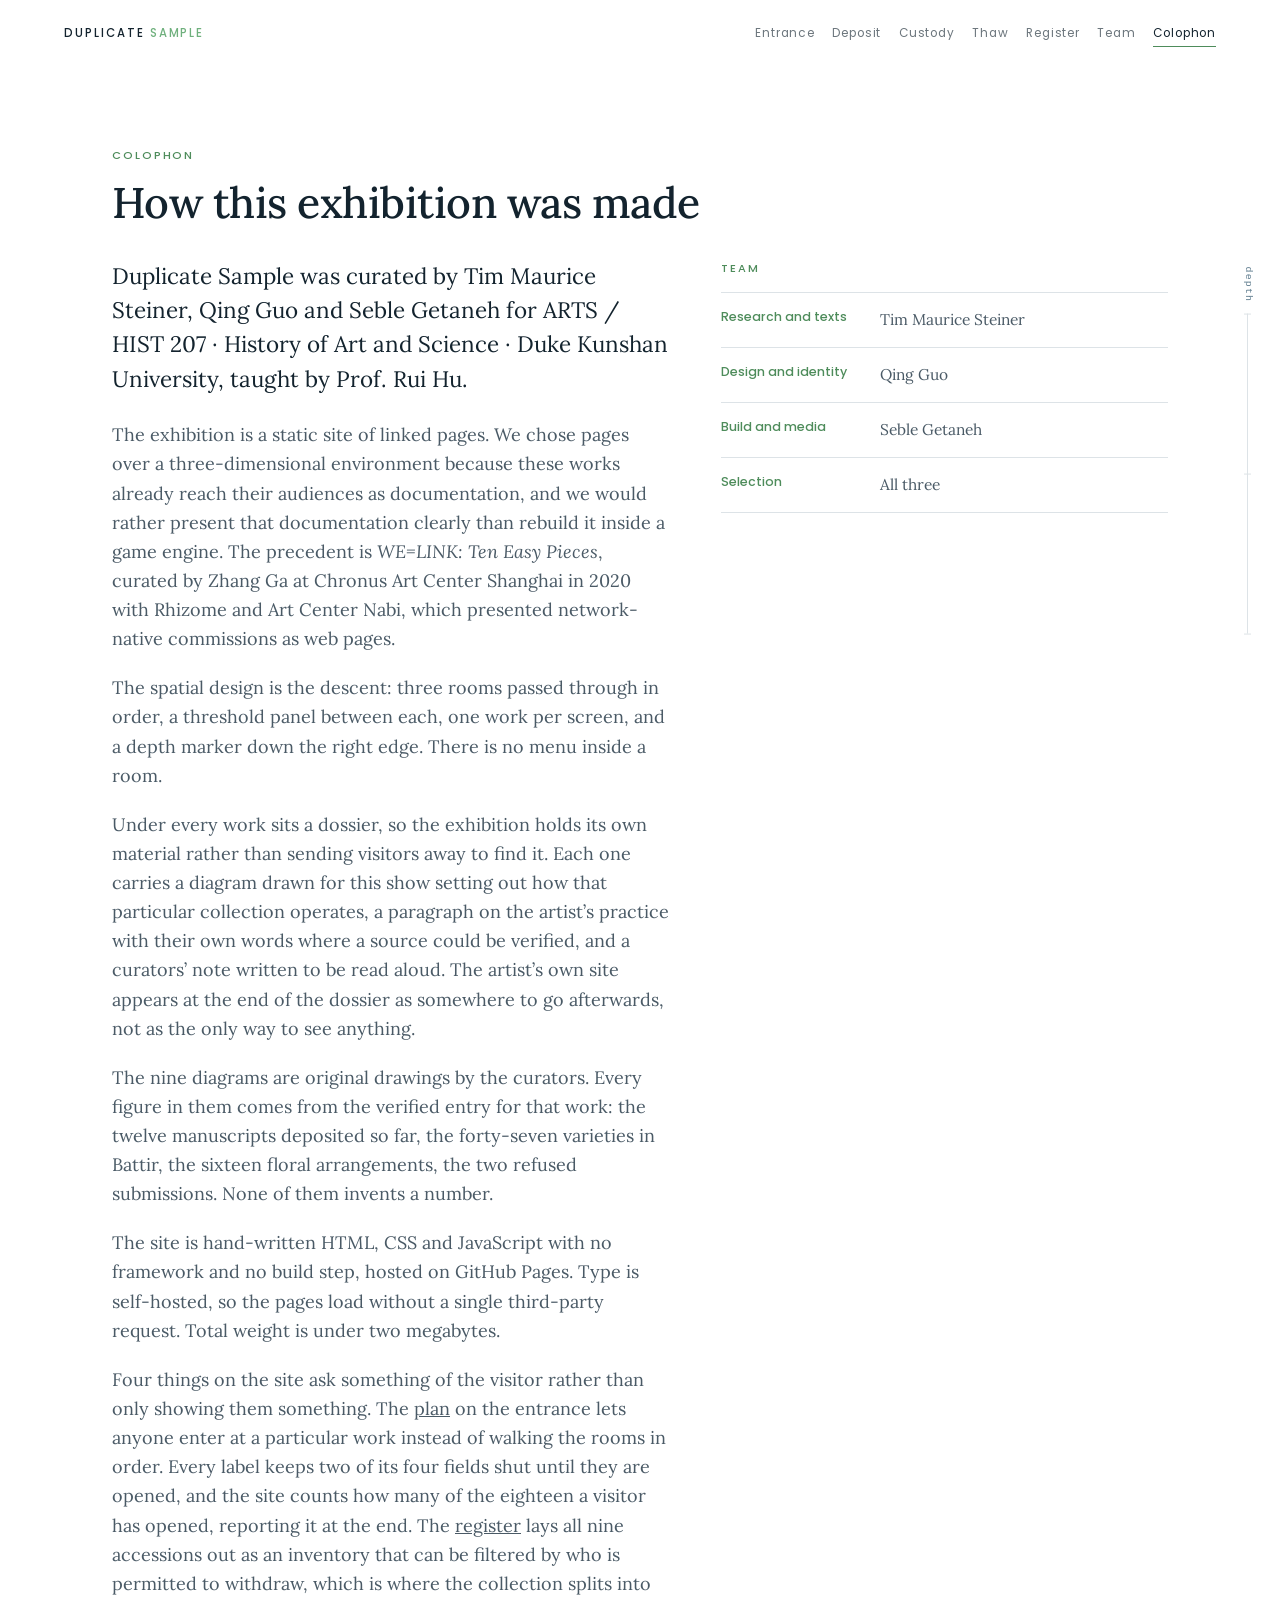
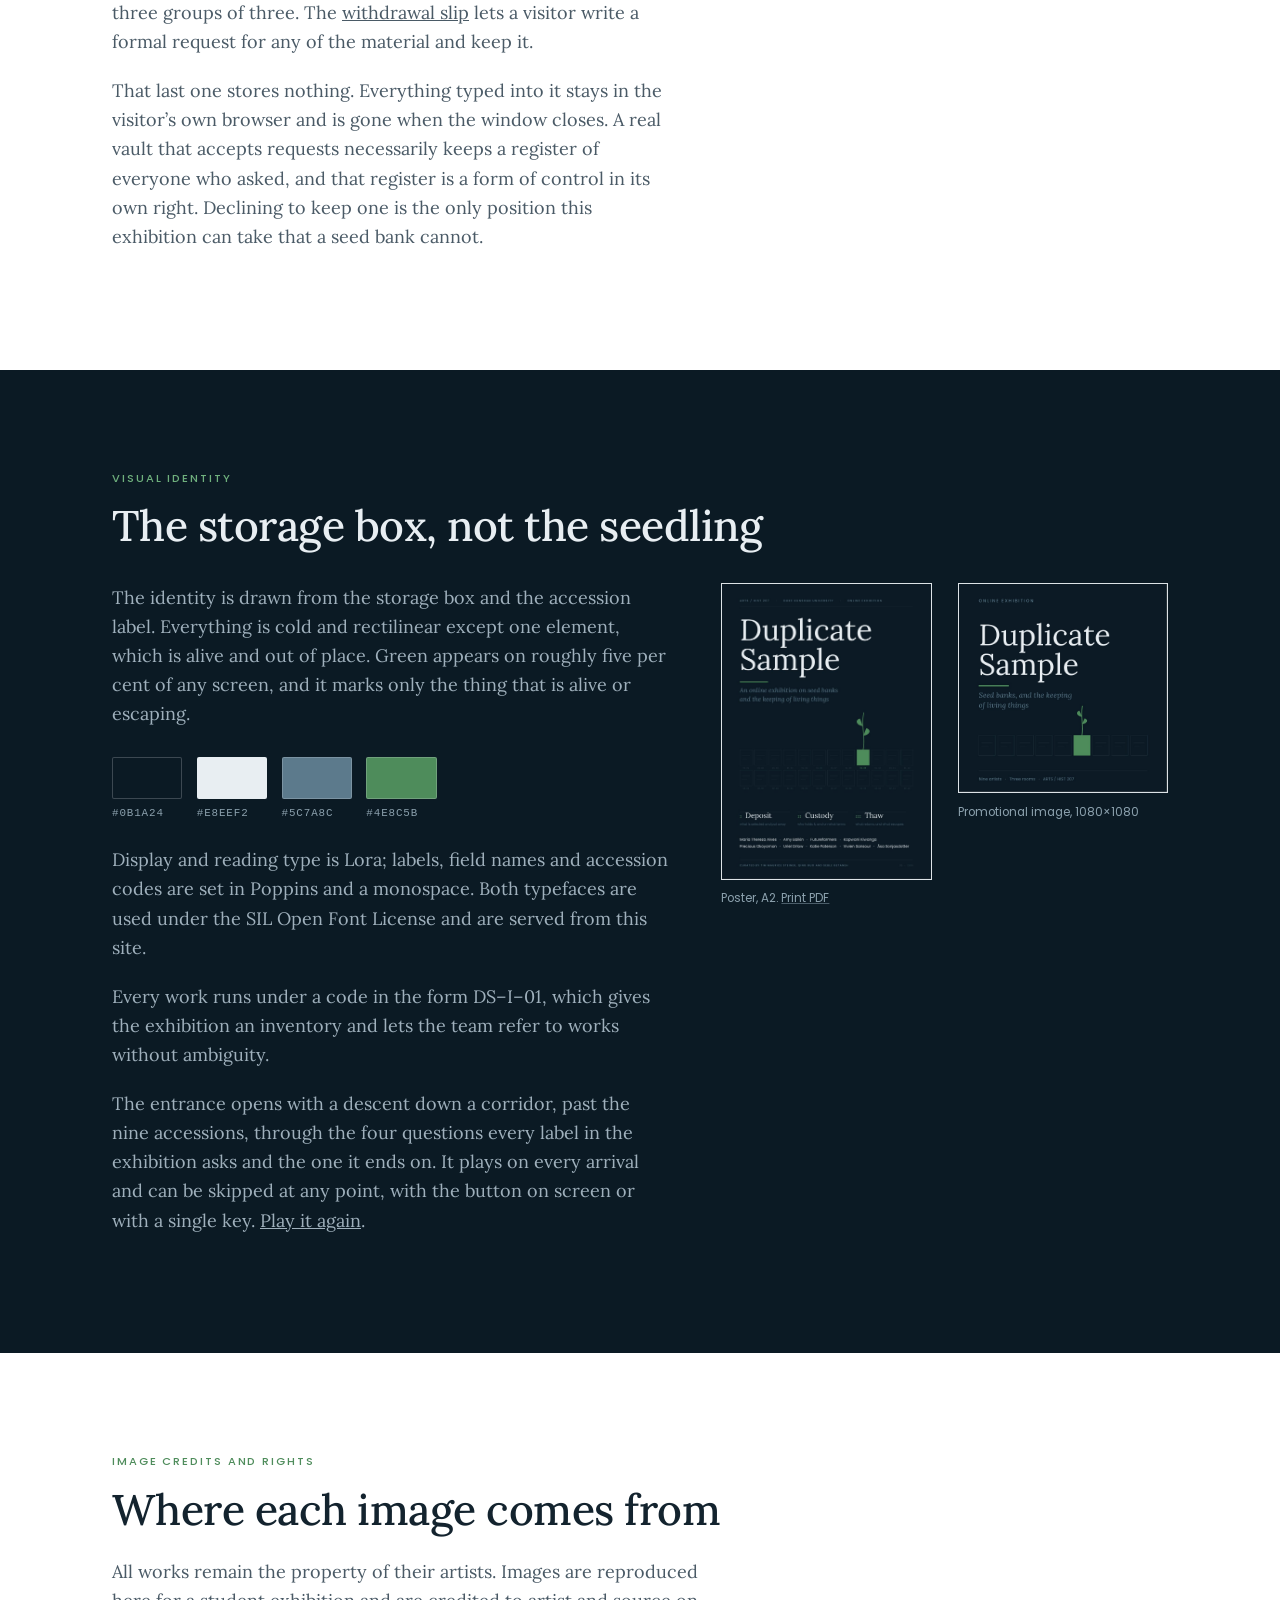
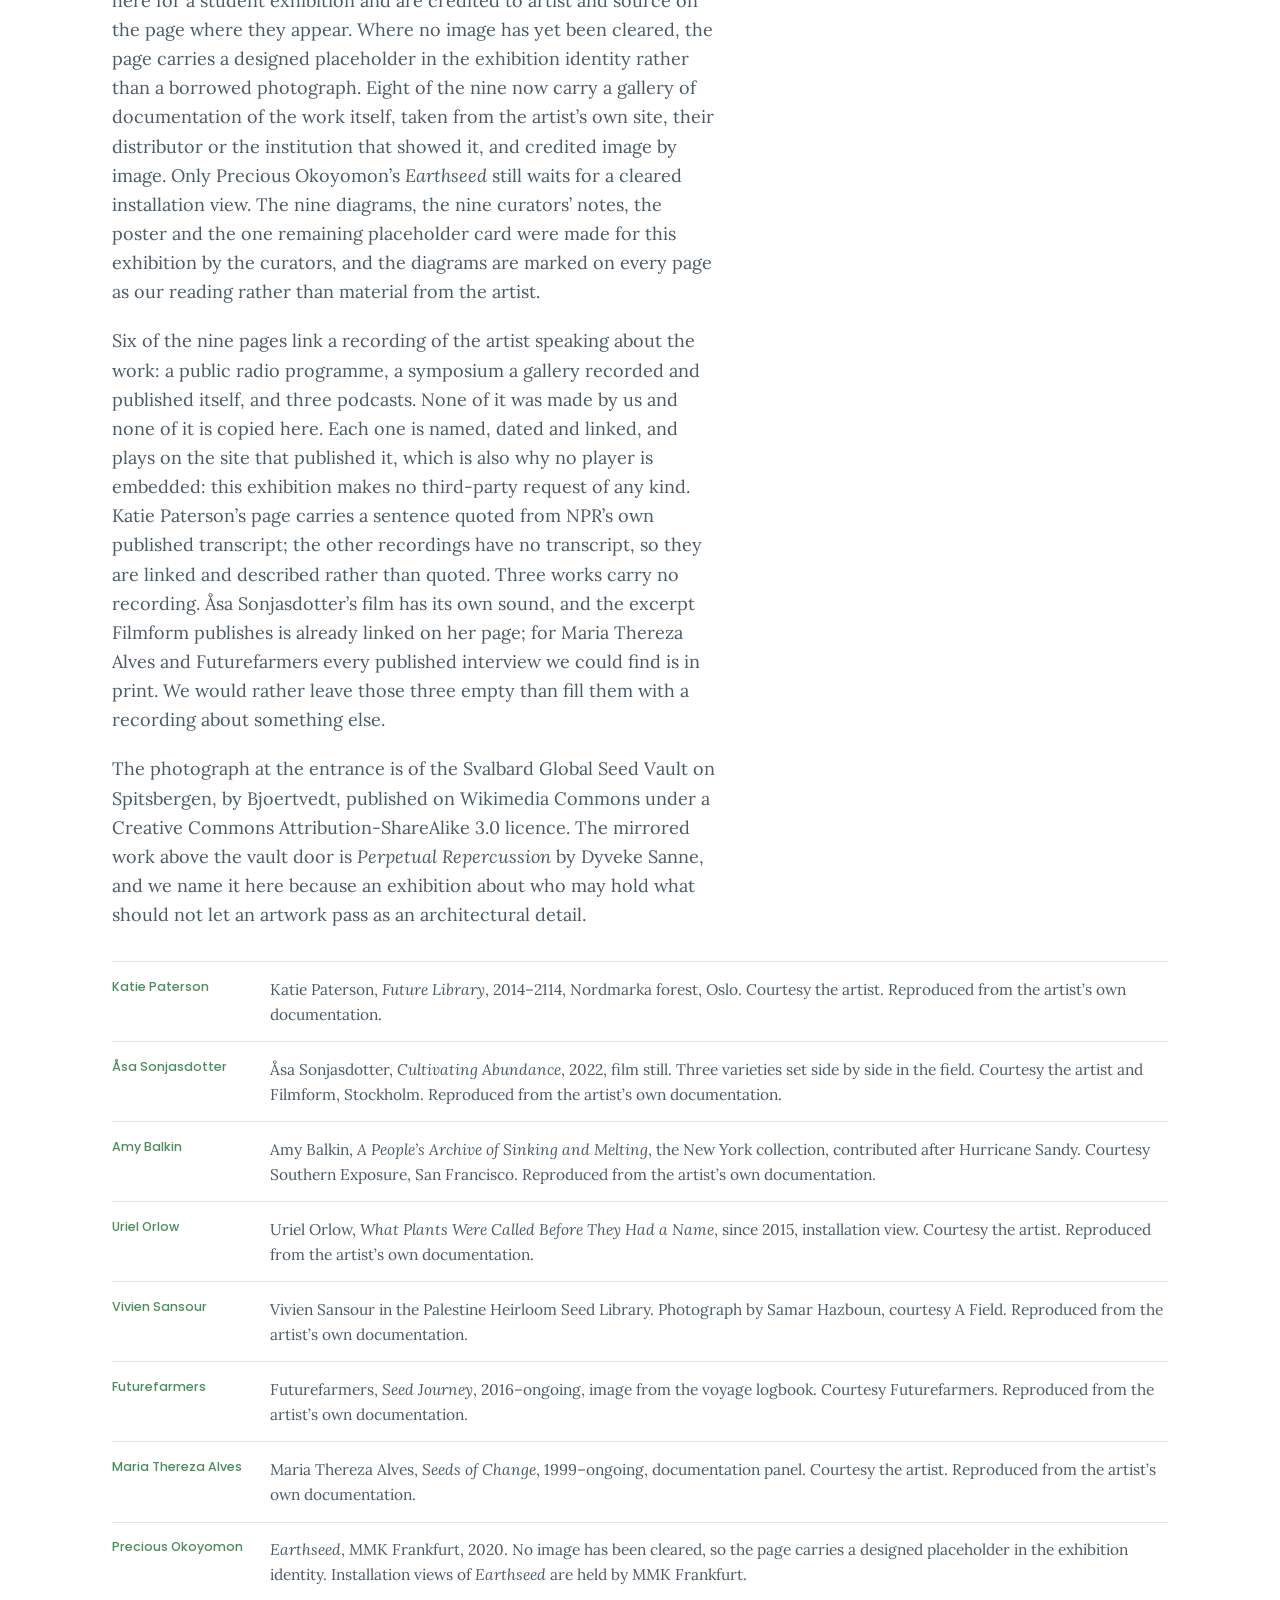
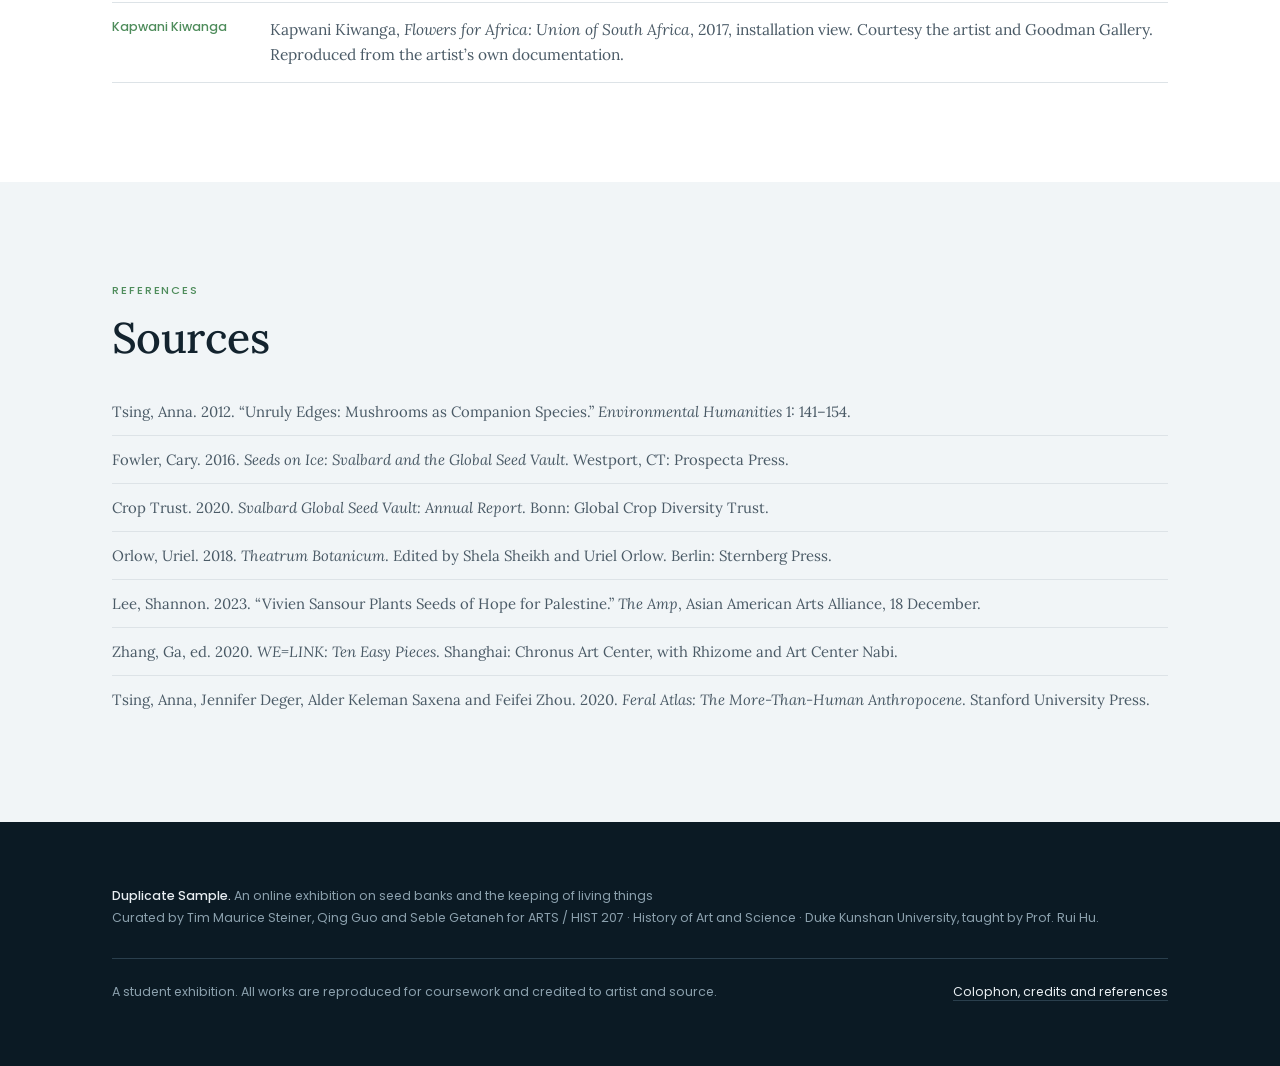
==== commit eed633bf: "Add files via upload" ====
--- a/colophon.html
+++ b/colophon.html
@@ -15,13 +15,14 @@
 <link rel="icon" href="assets/favicon.svg" type="image/svg+xml">
 <link rel="preload" href="assets/fonts/lora-400.woff2" as="font" type="font/woff2" crossorigin>
 <link rel="stylesheet" href="assets/style.css">
-<noscript><style>.field__v{grid-template-rows:1fr!important}.reveal{display:none}</style></noscript>
+<noscript><style>.field__v{grid-template-rows:1fr!important}.reveal{display:none}
+.hero__again{display:none}</style></noscript>
 </head>
 <body data-tone="light">
 <a class="skip" href="#main">Skip to the exhibition</a>
 <header class="bar">
   <a class="bar__mark" href="index.html">Duplicate <em>Sample</em></a>
-  <nav aria-label="Exhibition"><a href="index.html">Entrance</a><a href="room-i.html">Deposit</a><a href="room-ii.html">Custody</a><a href="room-iii.html">Thaw</a><a href="register.html">Register</a><a href="colophon.html" aria-current="page">Colophon</a></nav>
+  <nav aria-label="Exhibition"><a href="index.html">Entrance</a><a href="room-i.html">Deposit</a><a href="room-ii.html">Custody</a><a href="room-iii.html">Thaw</a><a href="register.html">Register</a><a href="team.html">Team</a><a href="colophon.html" aria-current="page">Colophon</a></nav>
 </header>
 <div class="depth" aria-hidden="true">
   <span class="depth__label">depth</span>
--- a/assets/style.css
+++ b/assets/style.css
@@ -112,8 +112,8 @@
   transform-origin:left;animation:reach 2.6s var(--ease) infinite}
 @keyframes reach{0%,100%{transform:scaleX(.4)}50%{transform:scaleX(1)}}
 /* the two cues at the foot of the entrance: down into the page, or back to the
-   start of the sequence. The sequence plays once per visitor and is remembered
-   in the browser, so without this the only way back is the colophon. */
+   start of the sequence. The sequence plays on every arrival, so this is for a
+   visitor who skipped it and wants it back without reloading. */
 .hero__cues{display:flex;flex-wrap:wrap;align-items:center;gap:.9rem 2.4rem}
 .hero__cues .hero__scroll{margin:2.6rem 0 0}
 .hero__again{margin:2.6rem 0 0;font-family:var(--san);font-size:.72rem;letter-spacing:.17em;
@@ -286,6 +286,13 @@
 .depth__label{font-family:var(--mono);font-size:.62rem;letter-spacing:.12em;color:var(--ice);
   writing-mode:vertical-rl;text-orientation:mixed}
 @media (max-width:48rem){.depth{display:none}}
+/* the marker yields while a band that runs edge to edge crosses the middle of
+   the screen, so it is never drawn across a photograph of an artwork */
+.depth{transition:opacity .3s var(--ease)}
+.depth-off .depth{opacity:0}
+/* the replay cue is driven entirely by script: without it the fragment does
+   nothing, so the link does not appear at all */
+.no-js .hero__again{display:none}
 
 /* ---------- colophon / tables ------------------------------------------ */
 .facts{border-top:1px solid var(--rule);margin:0}
@@ -747,7 +754,9 @@
 
 /* no flight for anyone who has asked their system to reduce motion: the same
    five questions, held still */
-.tun__still{display:none}
+/* the colour sits outside the reduced-motion query so the still version is
+   never dark ink on the dark ground, whatever shows it */
+.tun__still{display:none;color:var(--frost)}
 @media (prefers-reduced-motion:reduce){
   .tun__space{display:none}
   .tun::after{background:none}
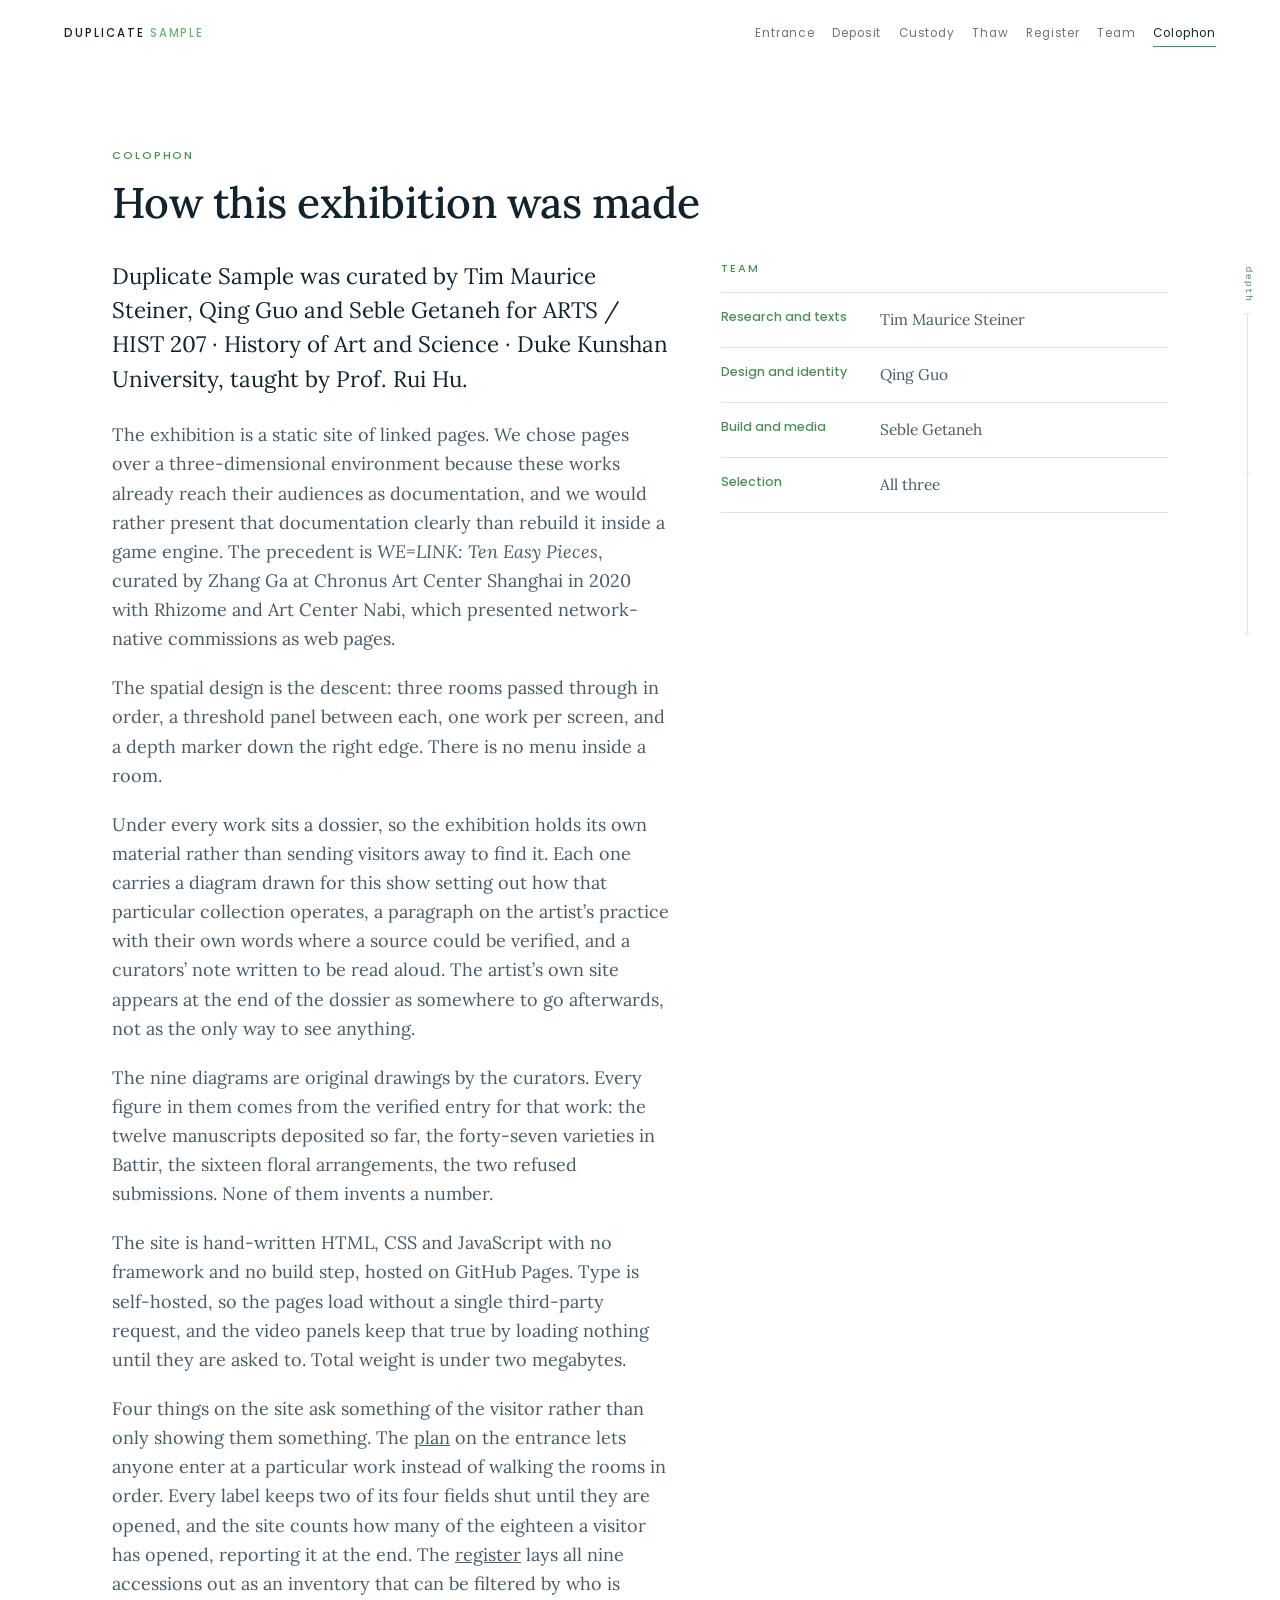
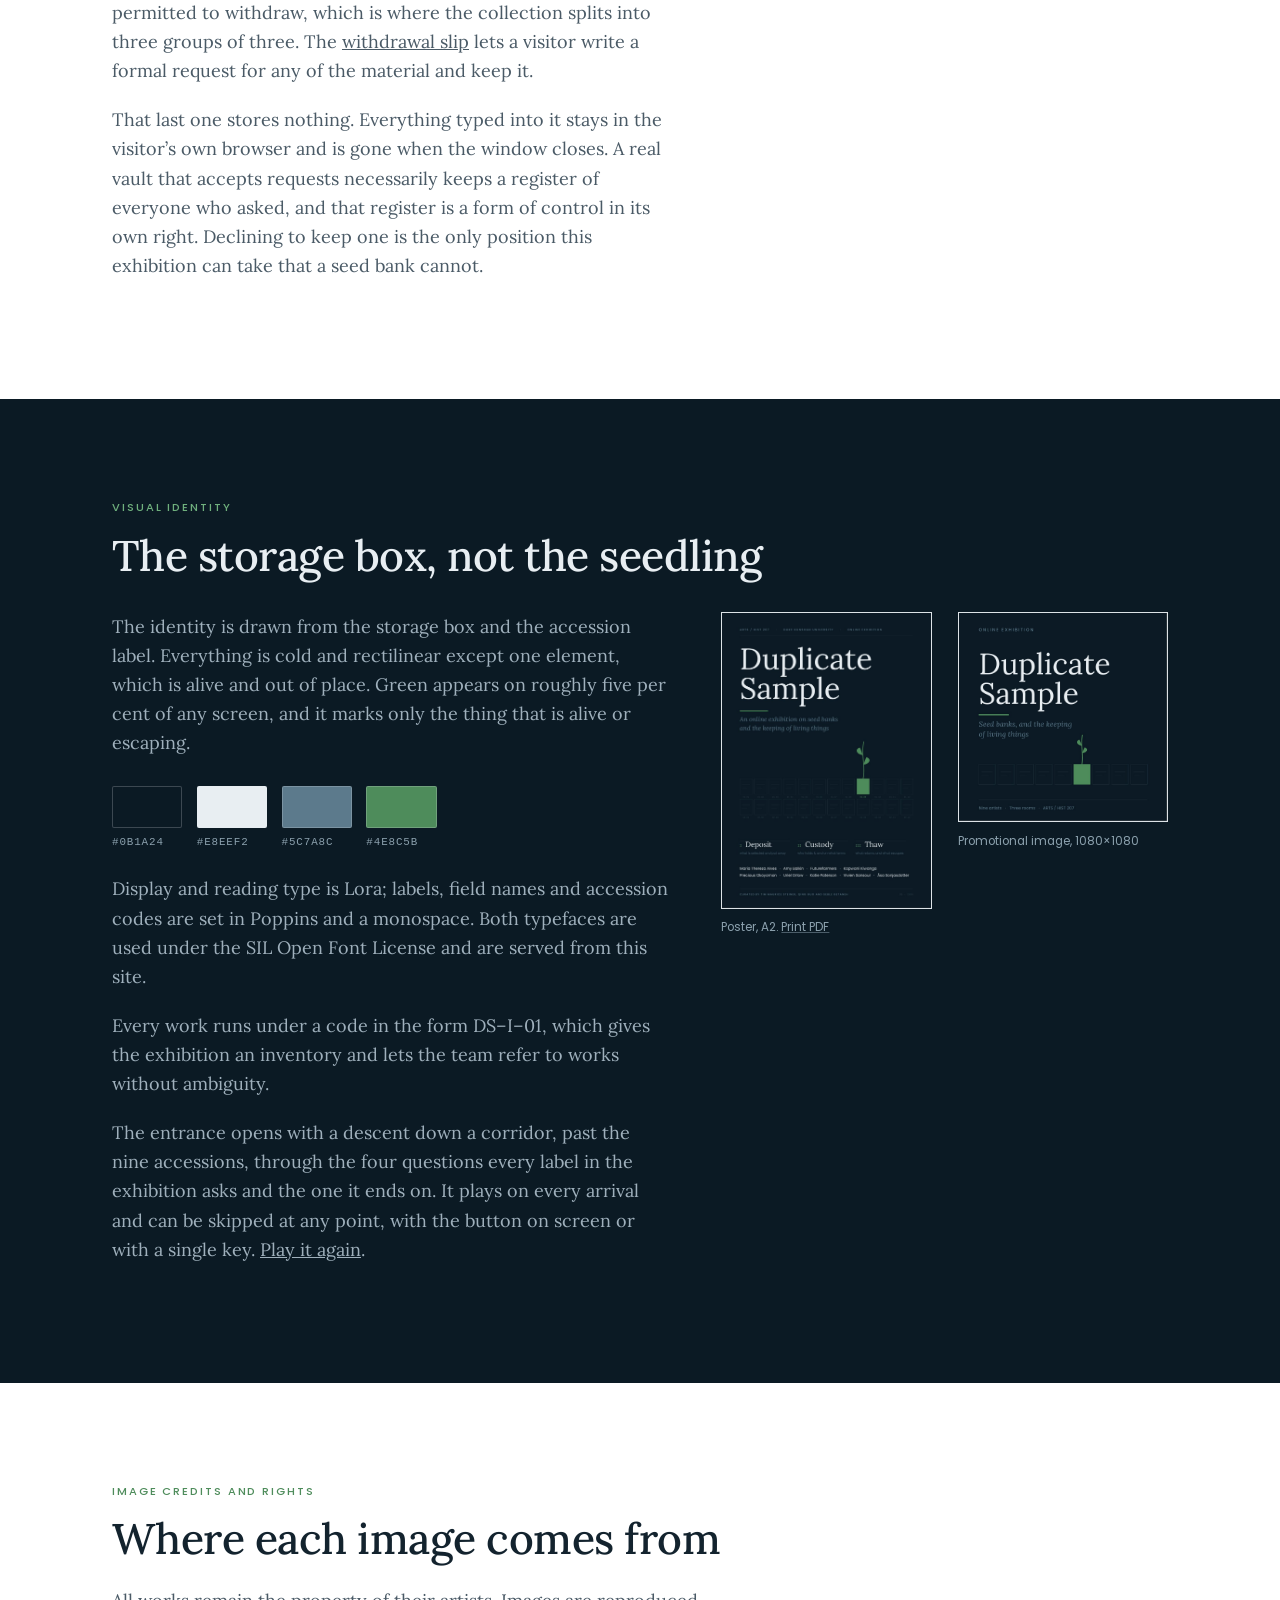
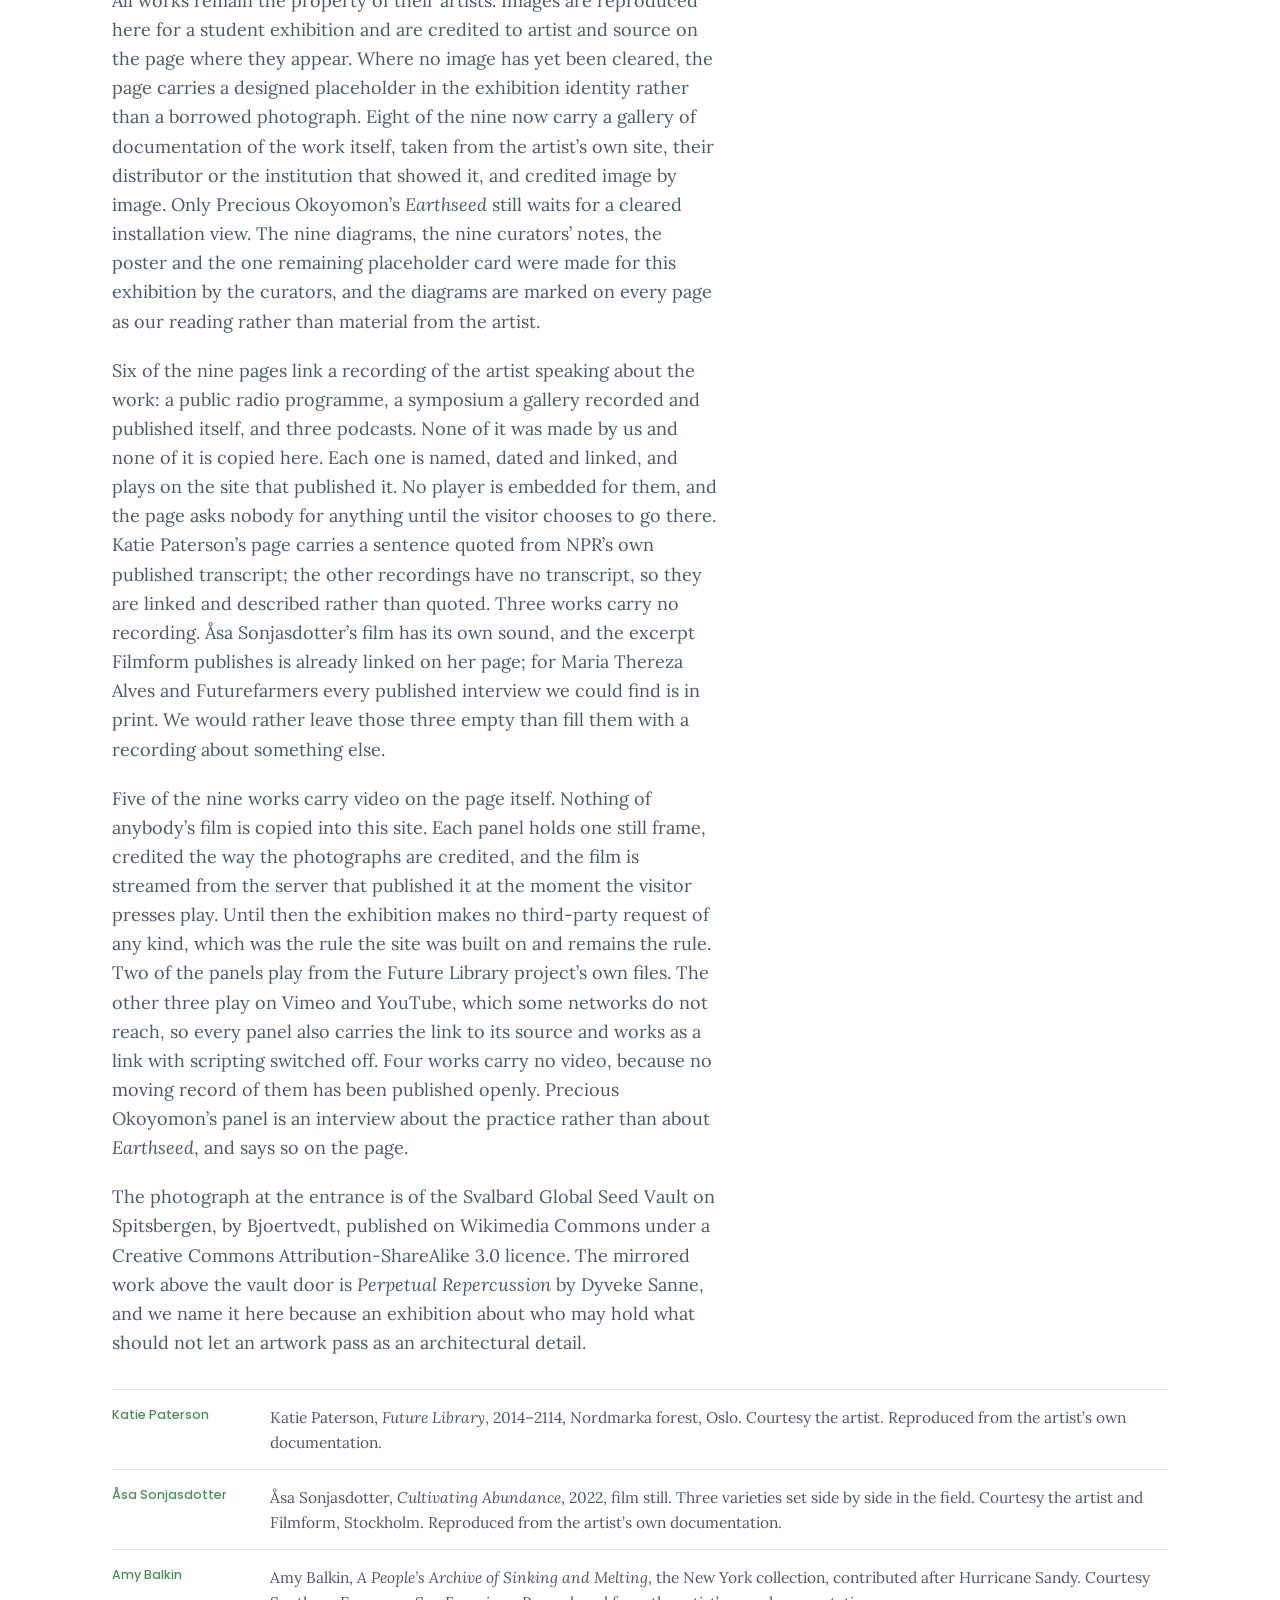
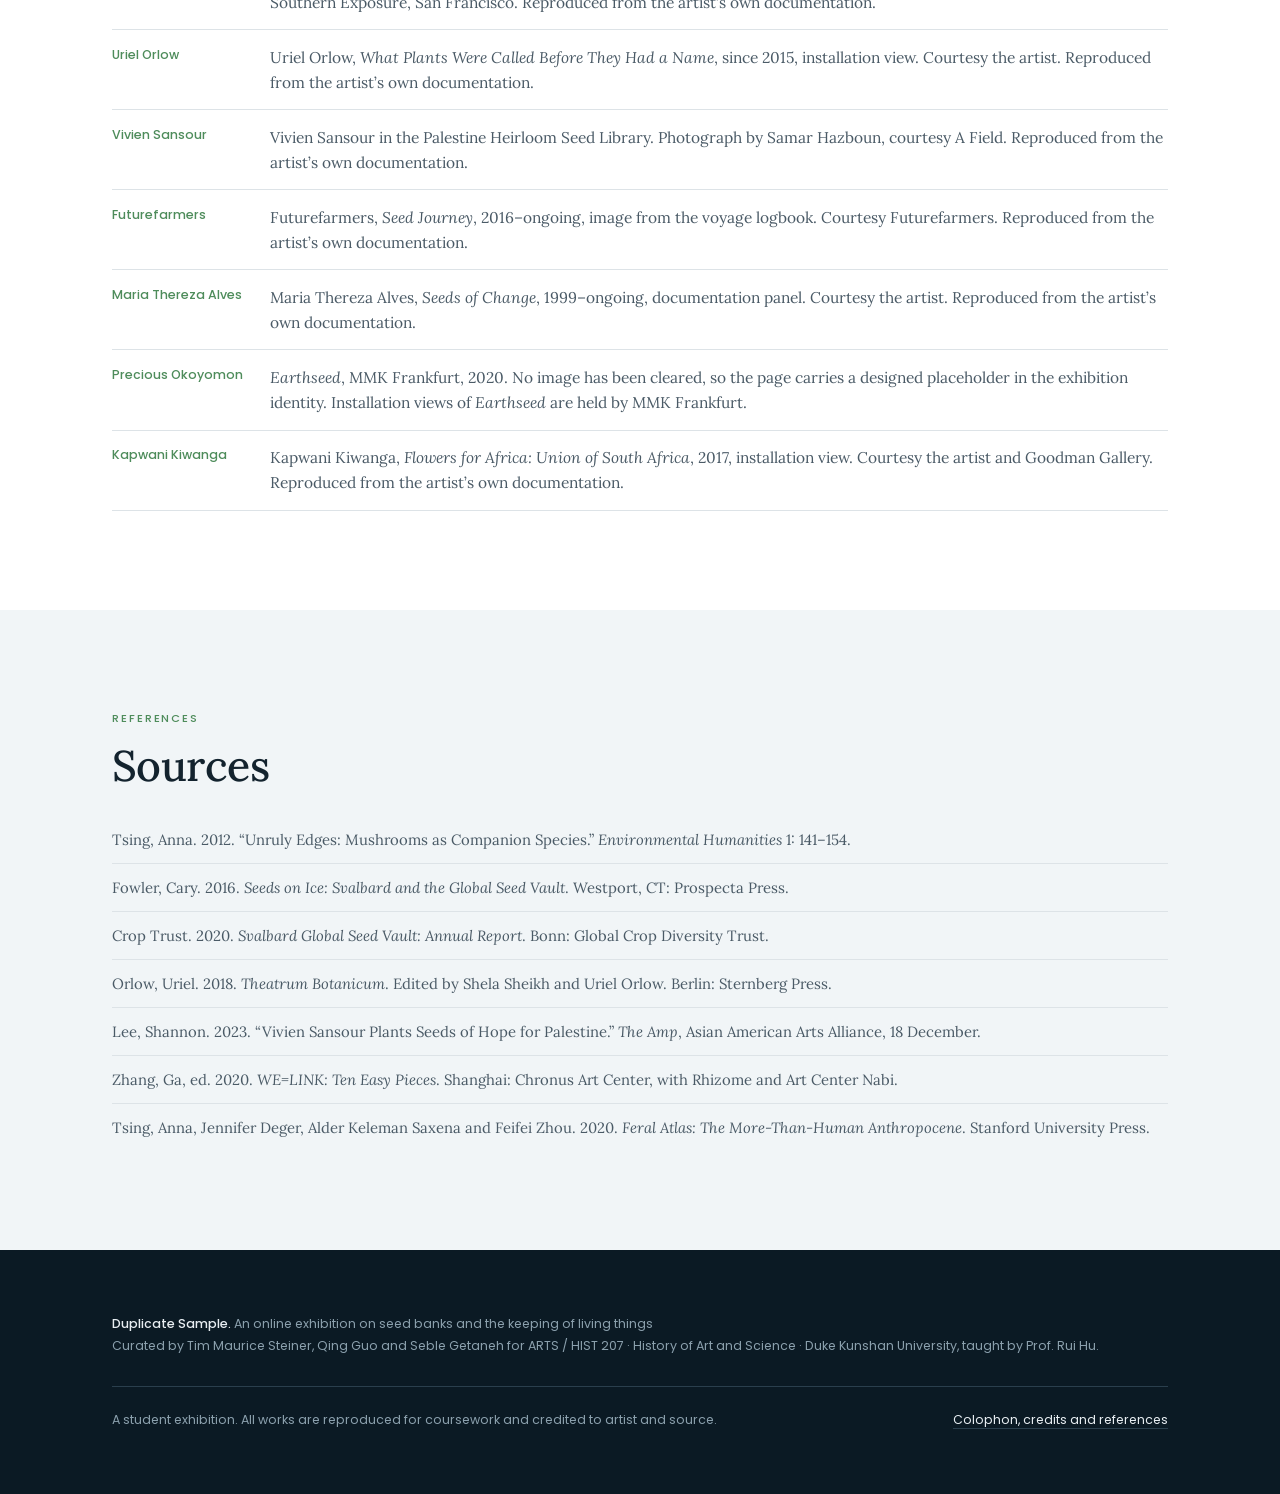
==== commit eb00a33b: "Update" ====
--- a/colophon.html
+++ b/colophon.html
@@ -64,7 +64,8 @@
         None of them invents a number.</p>
         <p class="muted">The site is hand-written HTML, CSS and JavaScript with no framework and no build
         step, hosted on GitHub Pages. Type is self-hosted, so the pages load without a single third-party
-        request. Total weight is under two megabytes.</p>
+        request, and the video panels keep that true by loading nothing until they are asked to. Total
+        weight is under two megabytes.</p>
         <p class="muted">Four things on the site ask something of the visitor rather than only showing
         them something. The <a href="index.html#statement">plan</a> on the entrance lets anyone enter at
         a particular work instead of walking the rooms in order. Every label keeps two of its four fields
@@ -146,13 +147,23 @@
     <p class="muted narrow">Six of the nine pages link a recording of the artist speaking about the work:
     a public radio programme, a symposium a gallery recorded and published itself, and three podcasts. None
     of it was made by us and none of it is copied here. Each one is named, dated and linked, and plays on the
-    site that published it, which is also why no player is embedded: this exhibition makes no third-party
-    request of any kind. Katie Paterson’s page carries a sentence quoted from NPR’s own published
+    site that published it. No player is embedded for them, and the page asks nobody for anything until the
+    visitor chooses to go there. Katie Paterson’s page carries a sentence quoted from NPR’s own published
     transcript; the other recordings have no transcript, so they are linked and described rather than quoted.
     Three works carry no recording. Åsa Sonjasdotter’s film has its own sound, and the excerpt
     Filmform publishes is already linked on her page; for Maria Thereza Alves and Futurefarmers every
     published interview we could find is in print. We would rather leave those three empty than fill them
     with a recording about something else.</p>
+    <p class="muted narrow">Five of the nine works carry video on the page itself. Nothing of anybody’s
+    film is copied into this site. Each panel holds one still frame, credited the way the photographs are
+    credited, and the film is streamed from the server that published it at the moment the visitor presses
+    play. Until then the exhibition makes no third-party request of any kind, which was the rule the site
+    was built on and remains the rule. Two of the panels play from the Future Library project’s own
+    files. The other three play on Vimeo and YouTube, which some networks do not reach, so every panel also
+    carries the link to its source and works as a link with scripting switched off. Four works carry no
+    video, because no moving record of them has been published openly. Precious Okoyomon’s panel is an
+    interview about the practice rather than about <cite>Earthseed</cite>, and says so on the page.</p>
+
     <p class="muted narrow">The photograph at the entrance is of the Svalbard Global Seed Vault on
     Spitsbergen, by Bjoertvedt, published on Wikimedia Commons under a Creative Commons
     Attribution-ShareAlike 3.0 licence. The mirrored work above the vault door is
--- a/assets/style.css
+++ b/assets/style.css
@@ -293,6 +293,31 @@
 /* the replay cue is driven entirely by script: without it the fragment does
    nothing, so the link does not appear at all */
 .no-js .hero__again{display:none}
+
+/* ---------- the team page ----------------------------------------------
+   Three strands set out like accessions, because that is how the rest of the
+   exhibition sets things out. The number is the field code, the name is the
+   title, the strand is the medium line.
+   ---------------------------------------------------------------------- */
+.strands{display:grid;gap:0;margin:2.8rem 0 0;max-width:58rem}
+.strand{display:grid;grid-template-columns:4.5rem 1fr;gap:clamp(1rem,3vw,2rem);
+  padding:1.8rem 0;border-top:1px solid var(--rule)}
+.strand:last-child{border-bottom:1px solid var(--rule)}
+.strand__n{font-family:var(--mono);font-size:.78rem;letter-spacing:.14em;color:var(--germ);
+  margin:.35rem 0 0}
+.strand h3{font-size:clamp(1.15rem,1.05rem + .5vw,1.4rem);margin:0 0 .25rem;font-weight:400}
+.strand__role{font-family:var(--san);font-size:.76rem;letter-spacing:.14em;
+  text-transform:uppercase;color:var(--ice);margin:0 0 1rem}
+.strand ul{margin:0;padding:0;list-style:none}
+.strand li{position:relative;padding-left:1.1rem;font-size:.98rem;line-height:1.65;
+  color:var(--ink-2);margin-bottom:.35rem}
+.strand li::before{content:"";position:absolute;left:0;top:.72em;width:.45rem;height:1px;
+  background:var(--germ)}
+.facts--wide{margin-top:2.8rem;max-width:58rem}
+@media (max-width:34rem){
+  .strand{grid-template-columns:1fr;gap:.5rem}
+  .strand__n{margin:0}
+}
 
 /* ---------- colophon / tables ------------------------------------------ */
 .facts{border-top:1px solid var(--rule);margin:0}
